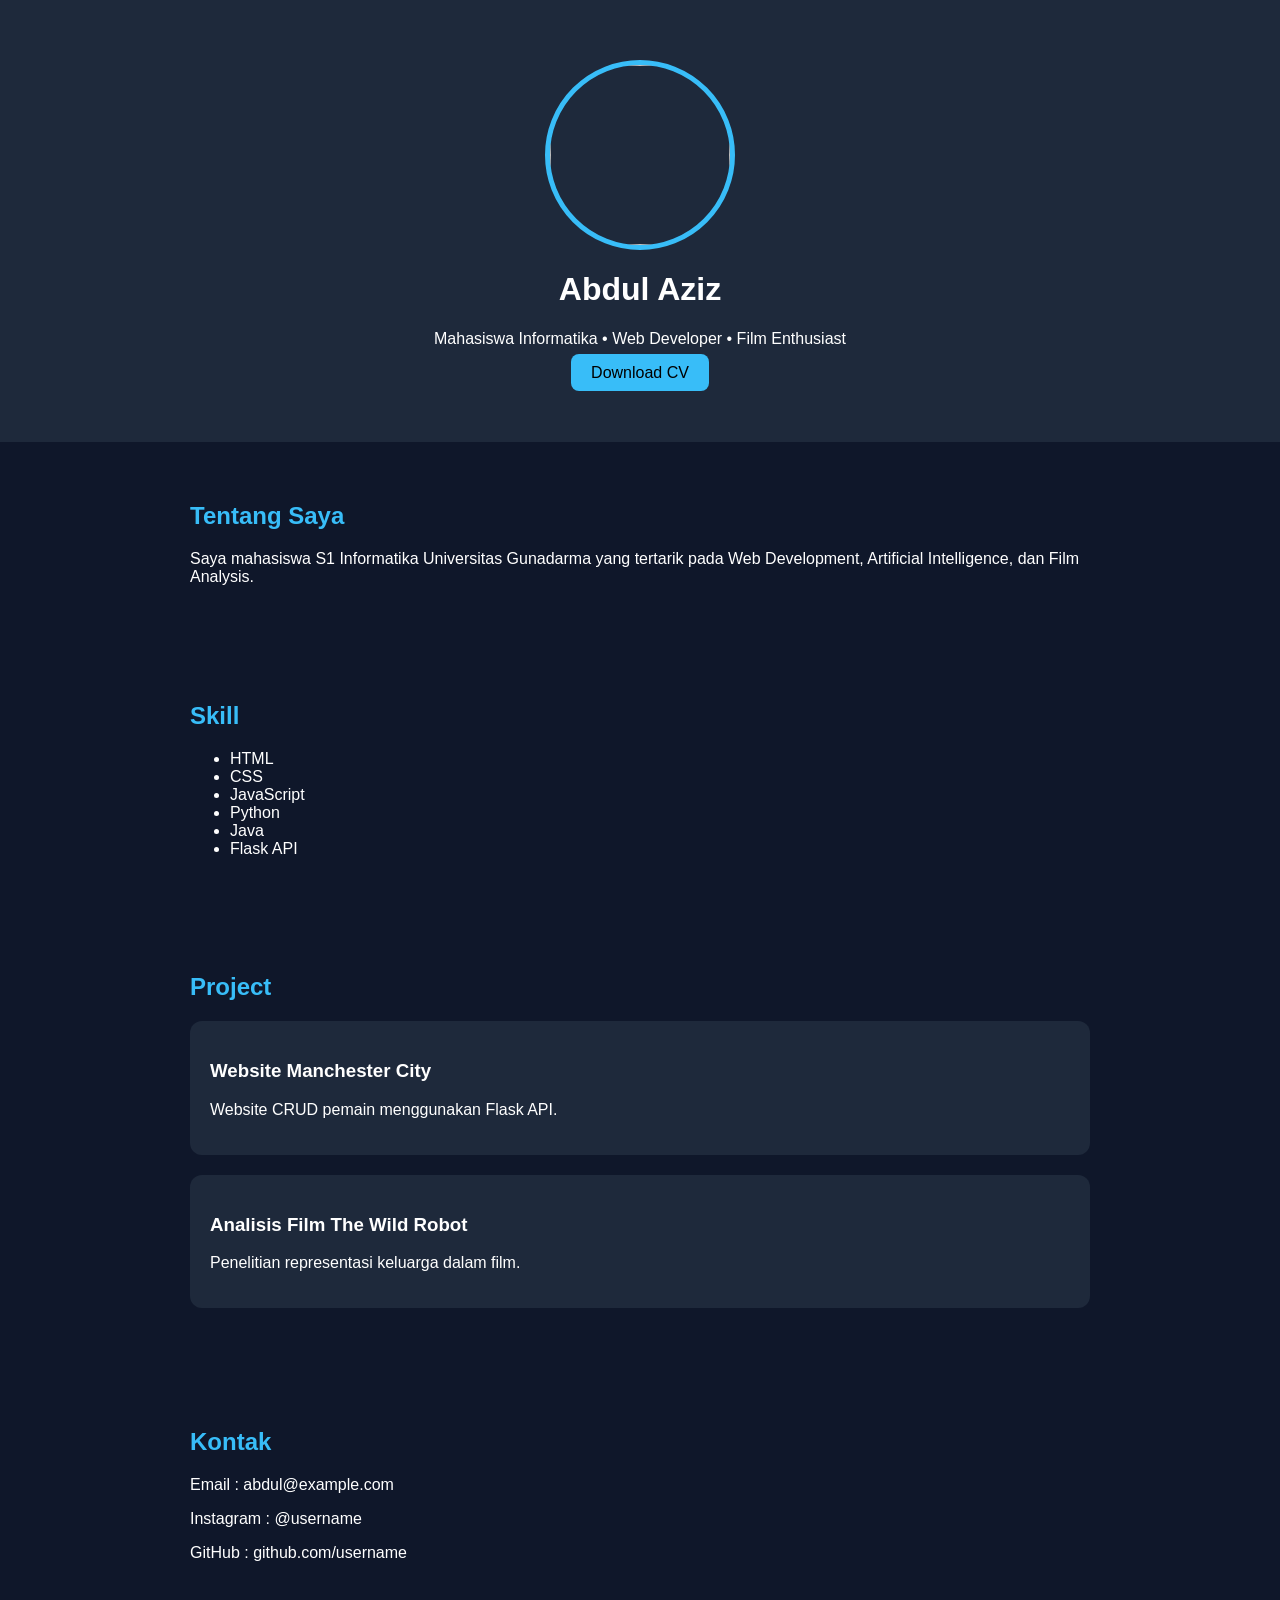
==== index.html @ 49ce9cf0 "Add files via upload" ====
<!DOCTYPE html>
<html lang="id">
<head>
    <meta charset="UTF-8">
    <meta name="viewport" content="width=device-width, initial-scale=1.0">
    <title>Abdul Aziz | Portfolio</title>
    <link rel="stylesheet" href="style.css">
</head>
<body>

<header>
    <img src="assets/foto.jpg" class="foto">
    <h1>Abdul Aziz</h1>
    <p>Mahasiswa Informatika • Web Developer • Film Enthusiast</p>

    <a href="assets/cv.pdf" download>Download CV</a>
</header>

<section id="tentang">
    <h2>Tentang Saya</h2>

    <p>
        Saya mahasiswa S1 Informatika Universitas Gunadarma yang tertarik
        pada Web Development, Artificial Intelligence, dan Film Analysis.
    </p>
</section>

<section id="skill">
    <h2>Skill</h2>

    <ul>
        <li>HTML</li>
        <li>CSS</li>
        <li>JavaScript</li>
        <li>Python</li>
        <li>Java</li>
        <li>Flask API</li>
    </ul>
</section>

<section id="project">
    <h2>Project</h2>

    <div class="card">
        <h3>Website Manchester City</h3>

        <p>Website CRUD pemain menggunakan Flask API.</p>
    </div>

    <div class="card">
        <h3>Analisis Film The Wild Robot</h3>

        <p>Penelitian representasi keluarga dalam film.</p>
    </div>
</section>

<section id="kontak">
    <h2>Kontak</h2>

    <p>Email : abdul@example.com</p>
    <p>Instagram : @username</p>
    <p>GitHub : github.com/username</p>
</section>

<script src="script.js"></script>
</body>
</html>
---- style.css ----
body{
    margin:0;
    font-family:Arial,sans-serif;
    background:#0f172a;
    color:white;
}

header{
    text-align:center;
    padding:60px 20px;
    background:#1e293b;
}

.foto{
    width:180px;
    height:180px;
    border-radius:50%;
    object-fit:cover;
    border:5px solid #38bdf8;
}

section{
    max-width:900px;
    margin:auto;
    padding:40px 20px;
}

h2{
    color:#38bdf8;
}

.card{
    background:#1e293b;
    padding:20px;
    margin:20px 0;
    border-radius:12px;
}

a{
    background:#38bdf8;
    color:black;
    padding:10px 20px;
    text-decoration:none;
    border-radius:8px;
}
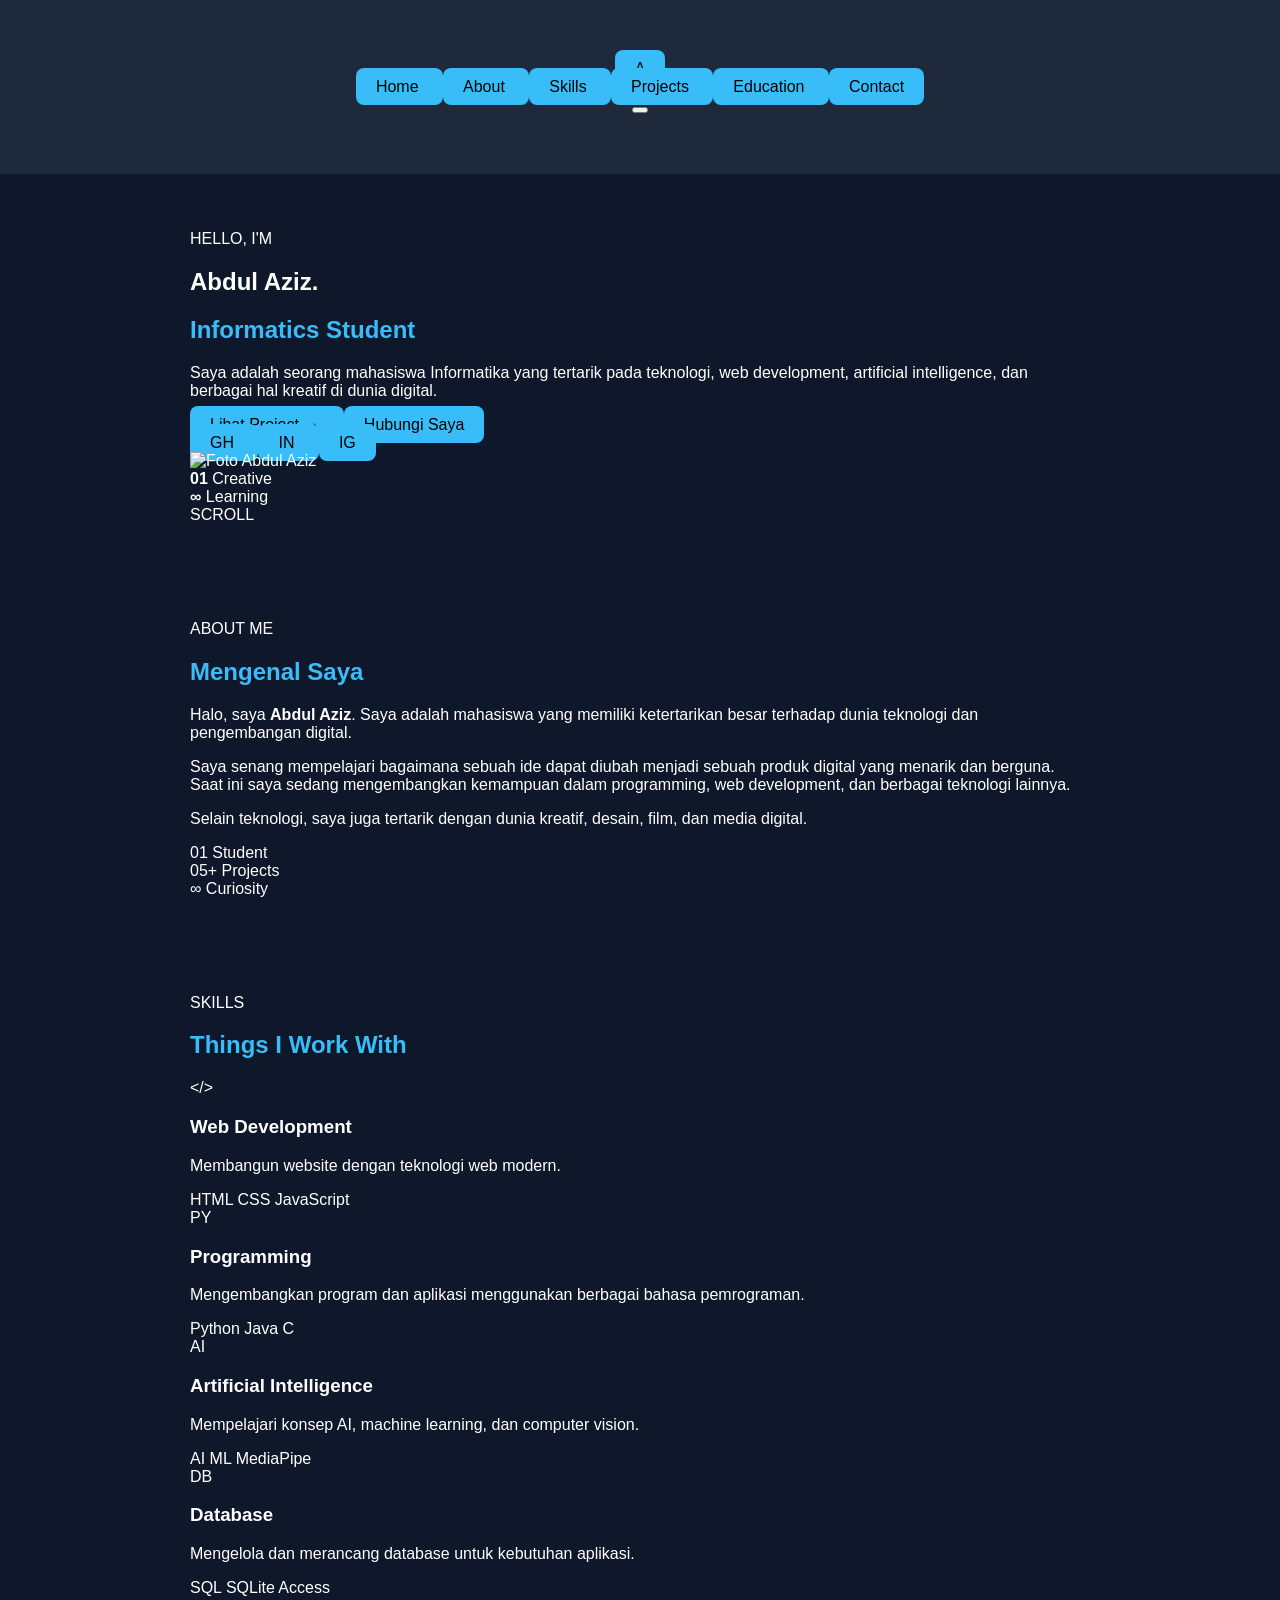
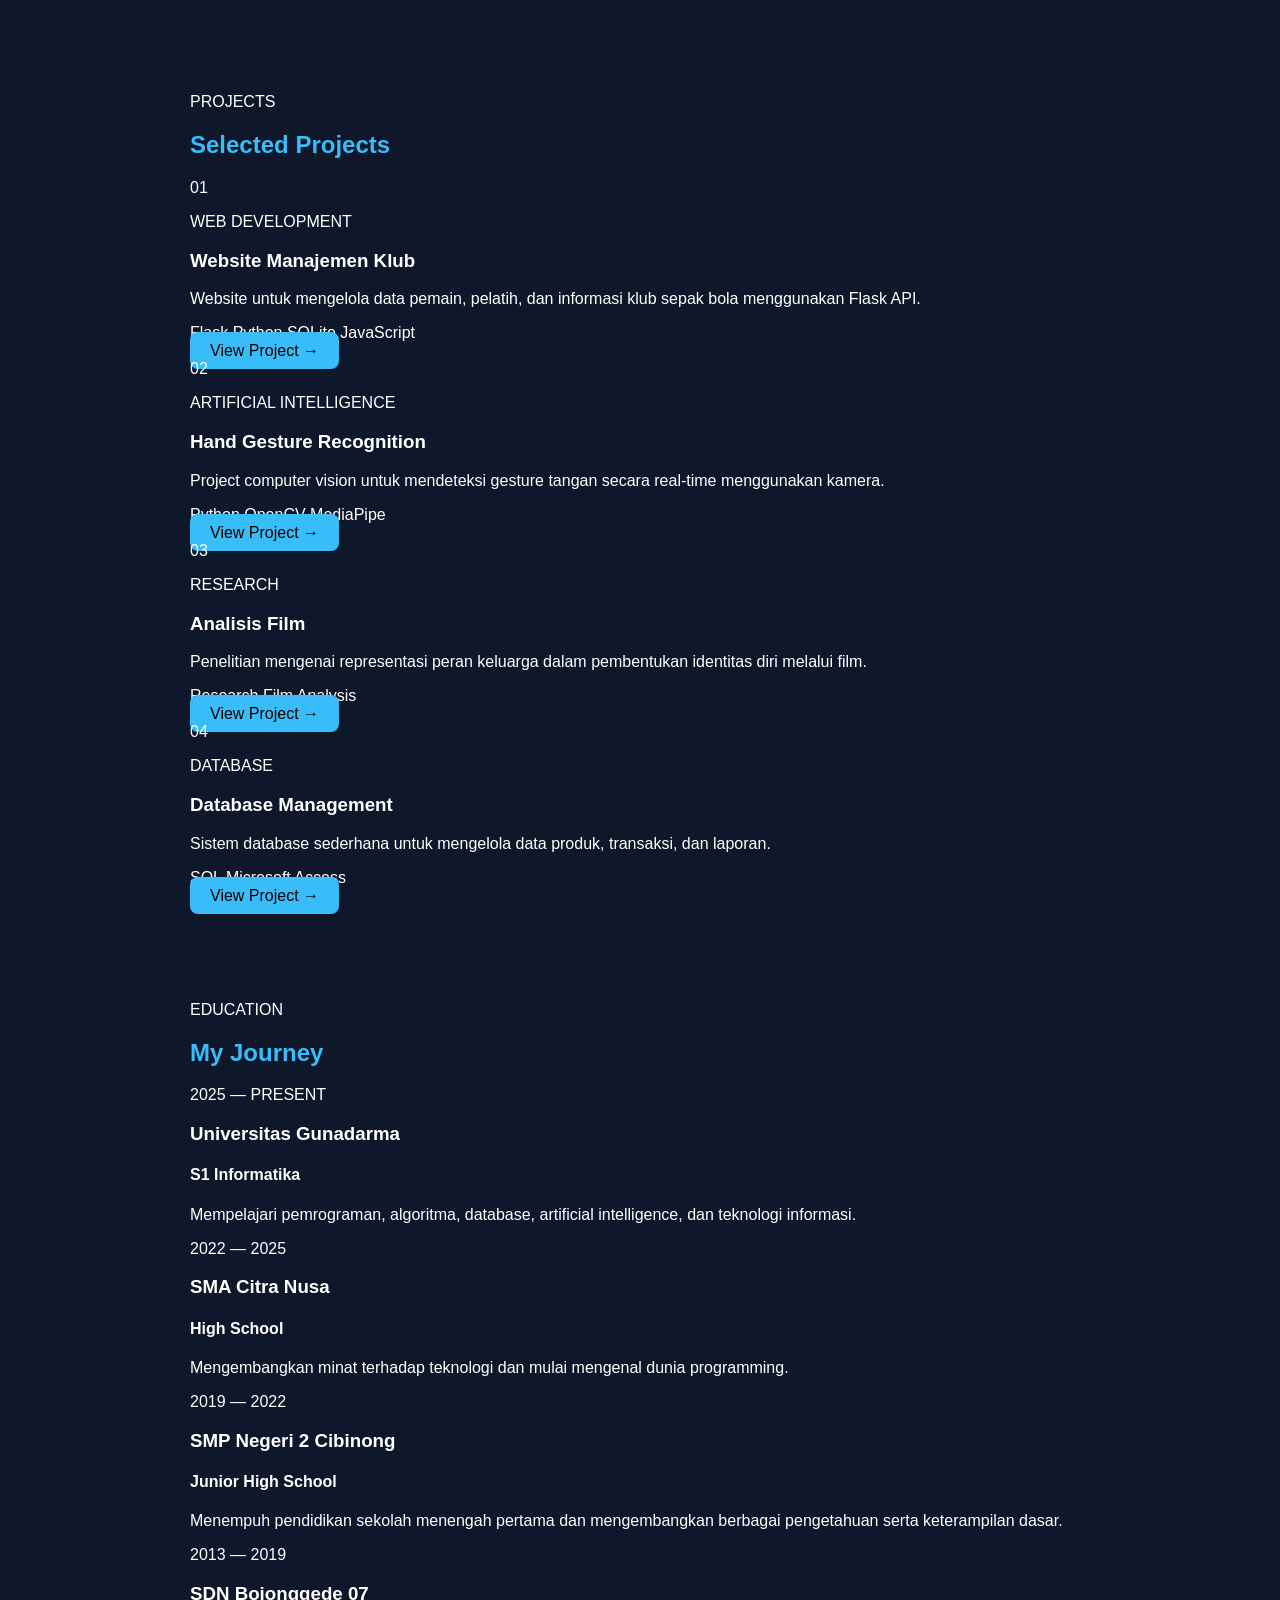
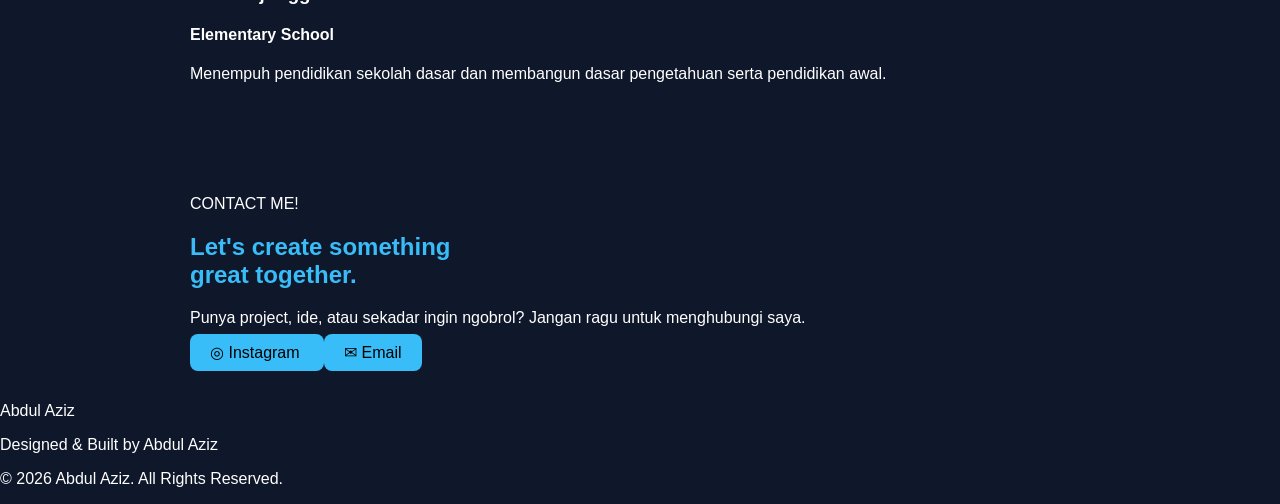
==== commit 60f4b134: "index.html" ====
--- a/index.html
+++ b/index.html
@@ -1,67 +1,1061 @@
 <!DOCTYPE html>
 <html lang="id">
+
 <head>
     <meta charset="UTF-8">
     <meta name="viewport" content="width=device-width, initial-scale=1.0">
+
+    <meta name="description" content="Portfolio pribadi Abdul Aziz - Informatics Student">
+    <meta name="author" content="Abdul Aziz">
+
     <title>Abdul Aziz | Portfolio</title>
+
+    <!-- Google Fonts -->
+    <link rel="preconnect" href="https://fonts.googleapis.com">
+    <link rel="preconnect" href="https://fonts.gstatic.com" crossorigin>
+
+    <link
+        href="https://fonts.googleapis.com/css2?family=Montserrat:wght@400;500;600;700;800&display=swap"
+        rel="stylesheet"
+    >
+
+    <!-- CSS -->
     <link rel="stylesheet" href="style.css">
 </head>
+
 <body>
 
-<header>
-    <img src="assets/foto.jpg" class="foto">
-    <h1>Abdul Aziz</h1>
-    <p>Mahasiswa Informatika • Web Developer • Film Enthusiast</p>
-
-    <a href="assets/cv.pdf" download>Download CV</a>
-</header>
-
-<section id="tentang">
-    <h2>Tentang Saya</h2>
-
-    <p>
-        Saya mahasiswa S1 Informatika Universitas Gunadarma yang tertarik
-        pada Web Development, Artificial Intelligence, dan Film Analysis.
-    </p>
-</section>
-
-<section id="skill">
-    <h2>Skill</h2>
-
-    <ul>
-        <li>HTML</li>
-        <li>CSS</li>
-        <li>JavaScript</li>
-        <li>Python</li>
-        <li>Java</li>
-        <li>Flask API</li>
-    </ul>
-</section>
-
-<section id="project">
-    <h2>Project</h2>
-
-    <div class="card">
-        <h3>Website Manchester City</h3>
-
-        <p>Website CRUD pemain menggunakan Flask API.</p>
-    </div>
-
-    <div class="card">
-        <h3>Analisis Film The Wild Robot</h3>
-
-        <p>Penelitian representasi keluarga dalam film.</p>
-    </div>
-</section>
-
-<section id="kontak">
-    <h2>Kontak</h2>
-
-    <p>Email : abdul@example.com</p>
-    <p>Instagram : @username</p>
-    <p>GitHub : github.com/username</p>
-</section>
-
-<script src="script.js"></script>
+    <!-- ================= NAVBAR ================= -->
+
+    <header class="navbar" id="navbar">
+
+        <div class="nav-container">
+
+            <a href="#home" class="logo">
+                <span>A</span>
+            </a>
+
+            <nav class="nav-menu" id="nav-menu">
+
+                <a href="#home" class="nav-link active">
+                    Home
+                </a>
+
+                <a href="#about" class="nav-link">
+                    About
+                </a>
+
+                <a href="#skills" class="nav-link">
+                    Skills
+                </a>
+
+                <a href="#projects" class="nav-link">
+                    Projects
+                </a>
+
+                <a href="#education" class="nav-link">
+                    Education
+                </a>
+
+                <a href="#contact" class="nav-link">
+                    Contact
+                </a>
+
+            </nav>
+
+            <button
+                class="menu-toggle"
+                id="menu-toggle"
+                aria-label="Open menu"
+            >
+                <span></span>
+                <span></span>
+                <span></span>
+            </button>
+
+        </div>
+
+    </header>
+
+
+    <!-- ================= MAIN ================= -->
+
+    <main>
+
+
+        <!-- ================= HOME ================= -->
+
+        <section class="hero" id="home">
+
+            <div class="hero-background">
+
+                <div class="circle circle-1"></div>
+                <div class="circle circle-2"></div>
+                <div class="circle circle-3"></div>
+
+            </div>
+
+
+            <div class="hero-container">
+
+
+                <!-- HERO CONTENT -->
+
+                <div class="hero-content reveal">
+
+                    <p class="hero-small">
+                        HELLO, I'M
+                    </p>
+
+                    <h1>
+                        Abdul Aziz<span>.</span>
+                    </h1>
+
+                    <h2>
+                        Informatics Student
+                    </h2>
+
+                    <p class="hero-description">
+                        Saya adalah seorang mahasiswa Informatika yang
+                        tertarik pada teknologi, web development,
+                        artificial intelligence, dan berbagai hal kreatif
+                        di dunia digital.
+                    </p>
+
+
+                    <!-- HERO BUTTONS -->
+
+                    <div class="hero-buttons">
+
+                        <a
+                            href="#projects"
+                            class="btn btn-primary"
+                        >
+                            Lihat Project
+                            <span>→</span>
+                        </a>
+
+                        <a
+                            href="#contact"
+                            class="btn btn-outline"
+                        >
+                            Hubungi Saya
+                        </a>
+
+                    </div>
+
+
+                    <!-- SOCIAL LINKS -->
+
+                    <div class="social-links">
+
+                        <!-- GitHub -->
+                        <a
+                            href="#"
+                            aria-label="GitHub"
+                        >
+                            GH
+                        </a>
+
+
+                        <!-- LinkedIn -->
+                        <a
+                            href="#"
+                            aria-label="LinkedIn"
+                        >
+                            IN
+                        </a>
+
+
+                        <!-- Instagram -->
+                        <a
+                            href="https://www.instagram.com/abd.jiss/"
+                            target="_blank"
+                            rel="noopener noreferrer"
+                            aria-label="Instagram"
+                        >
+                            IG
+                        </a>
+
+                    </div>
+
+                </div>
+
+
+                <!-- HERO IMAGE -->
+
+                <div class="hero-image reveal">
+
+                    <div class="image-decoration"></div>
+
+
+                    <div class="profile-container">
+
+                        <div class="profile-placeholder">
+
+                            <img
+                                src="assets/assets.jpg"
+                                alt="Foto Abdul Aziz"
+                            >
+
+                        </div>
+
+                    </div>
+
+
+                    <!-- FLOATING CARD -->
+
+                    <div class="floating-card card-top">
+
+                        <strong>01</strong>
+
+                        <span>
+                            Creative
+                        </span>
+
+                    </div>
+
+
+                    <div class="floating-card card-bottom">
+
+                        <strong>∞</strong>
+
+                        <span>
+                            Learning
+                        </span>
+
+                    </div>
+
+                </div>
+
+            </div>
+
+
+            <!-- SCROLL INDICATOR -->
+
+            <div class="scroll-indicator">
+
+                <span>
+                    SCROLL
+                </span>
+
+                <div class="scroll-line"></div>
+
+            </div>
+
+        </section>
+
+
+
+        <!-- ================= ABOUT ================= -->
+
+        <section
+            class="section about"
+            id="about"
+        >
+
+            <div class="section-container">
+
+
+                <!-- HEADING -->
+
+                <div class="section-heading reveal">
+
+                    <p class="section-number">
+                        ABOUT ME
+                    </p>
+
+                    <h2>
+                        Mengenal <span>Saya</span>
+                    </h2>
+
+                </div>
+
+
+                <!-- ABOUT CONTENT -->
+
+                <div class="about-grid">
+
+
+                    <!-- ABOUT TEXT -->
+
+                    <div class="about-text reveal">
+
+                        <p class="lead">
+
+                            Halo, saya
+                            <strong>Abdul Aziz</strong>.
+
+                            Saya adalah mahasiswa yang memiliki ketertarikan
+                            besar terhadap dunia teknologi dan pengembangan
+                            digital.
+
+                        </p>
+
+
+                        <p>
+
+                            Saya senang mempelajari bagaimana sebuah ide
+                            dapat diubah menjadi sebuah produk digital yang
+                            menarik dan berguna. Saat ini saya sedang
+                            mengembangkan kemampuan dalam programming,
+                            web development, dan berbagai teknologi lainnya.
+
+                        </p>
+
+
+                        <p>
+
+                            Selain teknologi, saya juga tertarik dengan dunia
+                            kreatif, desain, film, dan media digital.
+
+                        </p>
+
+                    </div>
+
+
+                    <!-- ABOUT STATS -->
+
+                    <div class="about-stats reveal">
+
+
+                        <div class="stat">
+
+                            <span class="stat-number">
+                                01
+                            </span>
+
+                            <span class="stat-label">
+                                Student
+                            </span>
+
+                        </div>
+
+
+                        <div class="stat">
+
+                            <span class="stat-number">
+                                05+
+                            </span>
+
+                            <span class="stat-label">
+                                Projects
+                            </span>
+
+                        </div>
+
+
+                        <div class="stat">
+
+                            <span class="stat-number">
+                                ∞
+                            </span>
+
+                            <span class="stat-label">
+                                Curiosity
+                            </span>
+
+                        </div>
+
+                    </div>
+
+                </div>
+
+            </div>
+
+        </section>
+
+
+
+        <!-- ================= SKILLS ================= -->
+
+        <section
+            class="section skills"
+            id="skills"
+        >
+
+            <div class="section-container">
+
+
+                <div class="section-heading reveal">
+
+                    <p class="section-number">
+                        SKILLS
+                    </p>
+
+                    <h2>
+                        Things I <span>Work With</span>
+                    </h2>
+
+                </div>
+
+
+                <div class="skills-grid">
+
+
+                    <!-- WEB DEVELOPMENT -->
+
+                    <div class="skill-card reveal">
+
+                        <div class="skill-icon">
+                            &lt;/&gt;
+                        </div>
+
+                        <h3>
+                            Web Development
+                        </h3>
+
+                        <p>
+                            Membangun website dengan teknologi
+                            web modern.
+                        </p>
+
+                        <div class="skill-tags">
+
+                            <span>
+                                HTML
+                            </span>
+
+                            <span>
+                                CSS
+                            </span>
+
+                            <span>
+                                JavaScript
+                            </span>
+
+                        </div>
+
+                    </div>
+
+
+                    <!-- PROGRAMMING -->
+
+                    <div class="skill-card reveal">
+
+                        <div class="skill-icon">
+                            PY
+                        </div>
+
+                        <h3>
+                            Programming
+                        </h3>
+
+                        <p>
+                            Mengembangkan program dan aplikasi
+                            menggunakan berbagai bahasa pemrograman.
+                        </p>
+
+                        <div class="skill-tags">
+
+                            <span>
+                                Python
+                            </span>
+
+                            <span>
+                                Java
+                            </span>
+
+                            <span>
+                                C
+                            </span>
+
+                        </div>
+
+                    </div>
+
+
+                    <!-- ARTIFICIAL INTELLIGENCE -->
+
+                    <div class="skill-card reveal">
+
+                        <div class="skill-icon">
+                            AI
+                        </div>
+
+                        <h3>
+                            Artificial Intelligence
+                        </h3>
+
+                        <p>
+                            Mempelajari konsep AI, machine learning,
+                            dan computer vision.
+                        </p>
+
+                        <div class="skill-tags">
+
+                            <span>
+                                AI
+                            </span>
+
+                            <span>
+                                ML
+                            </span>
+
+                            <span>
+                                MediaPipe
+                            </span>
+
+                        </div>
+
+                    </div>
+
+
+                    <!-- DATABASE -->
+
+                    <div class="skill-card reveal">
+
+                        <div class="skill-icon">
+                            DB
+                        </div>
+
+                        <h3>
+                            Database
+                        </h3>
+
+                        <p>
+                            Mengelola dan merancang database
+                            untuk kebutuhan aplikasi.
+                        </p>
+
+                        <div class="skill-tags">
+
+                            <span>
+                                SQL
+                            </span>
+
+                            <span>
+                                SQLite
+                            </span>
+
+                            <span>
+                                Access
+                            </span>
+
+                        </div>
+
+                    </div>
+
+                </div>
+
+            </div>
+
+        </section>
+
+
+
+        <!-- ================= PROJECTS ================= -->
+
+        <section
+            class="section projects"
+            id="projects"
+        >
+
+            <div class="section-container">
+
+
+                <div class="section-heading reveal">
+
+                    <p class="section-number">
+                        PROJECTS
+                    </p>
+
+                    <h2>
+                        Selected <span>Projects</span>
+                    </h2>
+
+                </div>
+
+
+                <div class="projects-grid">
+
+
+                    <!-- PROJECT 01 -->
+
+                    <article class="project-card reveal">
+
+                        <div class="project-number">
+                            01
+                        </div>
+
+                        <div class="project-content">
+
+                            <p class="project-category">
+                                WEB DEVELOPMENT
+                            </p>
+
+                            <h3>
+                                Website Manajemen Klub
+                            </h3>
+
+                            <p>
+                                Website untuk mengelola data pemain,
+                                pelatih, dan informasi klub sepak bola
+                                menggunakan Flask API.
+                            </p>
+
+                            <div class="project-tech">
+
+                                <span>
+                                    Flask
+                                </span>
+
+                                <span>
+                                    Python
+                                </span>
+
+                                <span>
+                                    SQLite
+                                </span>
+
+                                <span>
+                                    JavaScript
+                                </span>
+
+                            </div>
+
+                            <a
+                                href="#"
+                                class="project-link"
+                            >
+                                View Project →
+                            </a>
+
+                        </div>
+
+                    </article>
+
+
+
+                    <!-- PROJECT 02 -->
+
+                    <article class="project-card reveal">
+
+                        <div class="project-number">
+                            02
+                        </div>
+
+                        <div class="project-content">
+
+                            <p class="project-category">
+                                ARTIFICIAL INTELLIGENCE
+                            </p>
+
+                            <h3>
+                                Hand Gesture Recognition
+                            </h3>
+
+                            <p>
+                                Project computer vision untuk mendeteksi
+                                gesture tangan secara real-time menggunakan
+                                kamera.
+                            </p>
+
+                            <div class="project-tech">
+
+                                <span>
+                                    Python
+                                </span>
+
+                                <span>
+                                    OpenCV
+                                </span>
+
+                                <span>
+                                    MediaPipe
+                                </span>
+
+                            </div>
+
+                            <a
+                                href="#"
+                                class="project-link"
+                            >
+                                View Project →
+                            </a>
+
+                        </div>
+
+                    </article>
+
+
+
+                    <!-- PROJECT 03 -->
+
+                    <article class="project-card reveal">
+
+                        <div class="project-number">
+                            03
+                        </div>
+
+                        <div class="project-content">
+
+                            <p class="project-category">
+                                RESEARCH
+                            </p>
+
+                            <h3>
+                                Analisis Film
+                            </h3>
+
+                            <p>
+                                Penelitian mengenai representasi peran
+                                keluarga dalam pembentukan identitas diri
+                                melalui film.
+                            </p>
+
+                            <div class="project-tech">
+
+                                <span>
+                                    Research
+                                </span>
+
+                                <span>
+                                    Film
+                                </span>
+
+                                <span>
+                                    Analysis
+                                </span>
+
+                            </div>
+
+                            <a
+                                href="#"
+                                class="project-link"
+                            >
+                                View Project →
+                            </a>
+
+                        </div>
+
+                    </article>
+
+
+
+                    <!-- PROJECT 04 -->
+
+                    <article class="project-card reveal">
+
+                        <div class="project-number">
+                            04
+                        </div>
+
+                        <div class="project-content">
+
+                            <p class="project-category">
+                                DATABASE
+                            </p>
+
+                            <h3>
+                                Database Management
+                            </h3>
+
+                            <p>
+                                Sistem database sederhana untuk mengelola
+                                data produk, transaksi, dan laporan.
+                            </p>
+
+                            <div class="project-tech">
+
+                                <span>
+                                    SQL
+                                </span>
+
+                                <span>
+                                    Microsoft Access
+                                </span>
+
+                            </div>
+
+                            <a
+                                href="#"
+                                class="project-link"
+                            >
+                                View Project →
+                            </a>
+
+                        </div>
+
+                    </article>
+
+                </div>
+
+            </div>
+
+        </section>
+
+
+
+        <!-- ================= EDUCATION ================= -->
+
+        <section
+            class="section education"
+            id="education"
+        >
+
+            <div class="section-container">
+
+
+                <div class="section-heading reveal">
+
+                    <p class="section-number">
+                        EDUCATION
+                    </p>
+
+                    <h2>
+                        My <span>Journey</span>
+                    </h2>
+
+                </div>
+
+
+                <div class="timeline">
+
+
+                    <!-- UNIVERSITY -->
+
+                    <div class="timeline-item reveal">
+
+                        <div class="timeline-dot"></div>
+
+                        <div class="timeline-date">
+                            2025 — PRESENT
+                        </div>
+
+                        <div class="timeline-content">
+
+                            <h3>
+                                Universitas Gunadarma
+                            </h3>
+
+                            <h4>
+                                S1 Informatika
+                            </h4>
+
+                            <p>
+                                Mempelajari pemrograman, algoritma,
+                                database, artificial intelligence,
+                                dan teknologi informasi.
+                            </p>
+
+                        </div>
+
+                    </div>
+
+
+
+                    <!-- HIGH SCHOOL -->
+
+                    <div class="timeline-item reveal">
+
+                        <div class="timeline-dot"></div>
+
+                        <div class="timeline-date">
+                            2022 — 2025
+                        </div>
+
+                        <div class="timeline-content">
+
+                            <h3>
+                                SMA Citra Nusa
+                            </h3>
+
+                            <h4>
+                                High School
+                            </h4>
+
+                            <p>
+                                Mengembangkan minat terhadap teknologi
+                                dan mulai mengenal dunia programming.
+                            </p>
+
+                        </div>
+
+                    </div>
+
+
+
+                    <!-- JUNIOR HIGH SCHOOL -->
+
+                    <div class="timeline-item reveal">
+
+                        <div class="timeline-dot"></div>
+
+                        <div class="timeline-date">
+                            2019 — 2022
+                        </div>
+
+                        <div class="timeline-content">
+
+                            <h3>
+                                SMP Negeri 2 Cibinong
+                            </h3>
+
+                            <h4>
+                                Junior High School
+                            </h4>
+
+                            <p>
+                                Menempuh pendidikan sekolah menengah pertama
+                                dan mengembangkan berbagai pengetahuan serta
+                                keterampilan dasar.
+                            </p>
+
+                        </div>
+
+                    </div>
+
+
+
+                    <!-- ELEMENTARY SCHOOL -->
+
+                    <div class="timeline-item reveal">
+
+                        <div class="timeline-dot"></div>
+
+                        <div class="timeline-date">
+                            2013 — 2019
+                        </div>
+
+                        <div class="timeline-content">
+
+                            <h3>
+                                SDN Bojonggede 07
+                            </h3>
+
+                            <h4>
+                                Elementary School
+                            </h4>
+
+                            <p>
+                                Menempuh pendidikan sekolah dasar dan
+                                membangun dasar pengetahuan serta pendidikan awal.
+                            </p>
+
+                        </div>
+
+                    </div>
+
+                </div>
+
+            </div>
+
+        </section>
+
+
+
+        <!-- ================= CONTACT ================= -->
+
+        <section
+            class="section contact"
+            id="contact"
+        >
+
+            <div class="section-container">
+
+                <div class="contact-box reveal">
+
+                    <p class="section-number">
+                        CONTACT ME!
+                    </p>
+
+                    <h2>
+                        Let's create something<br>
+                        <span>great together.</span>
+                    </h2>
+
+                    <p>
+                        Punya project, ide, atau sekadar ingin
+                        ngobrol? Jangan ragu untuk menghubungi saya.
+                    </p>
+
+
+                    <!-- CONTACT BUTTONS -->
+
+                    <div class="contact-buttons">
+
+
+                        <!-- INSTAGRAM -->
+
+                        <a
+                            href="https://www.instagram.com/abd.jiss/"
+                            target="_blank"
+                            rel="noopener noreferrer"
+                            class="contact-btn instagram-btn"
+                            aria-label="Instagram Abdul Aziz"
+                        >
+
+                            <span class="contact-icon">
+                                ◎
+                            </span>
+
+                            <span>
+                                Instagram
+                            </span>
+
+                        </a>
+
+
+
+                        <!-- EMAIL -->
+
+                        <a
+                            href="mailto:yaelahziz@gmail.com"
+                            class="contact-btn email-btn"
+                            aria-label="Email Abdul Aziz"
+                        >
+
+                            <span class="contact-icon">
+                                ✉
+                            </span>
+
+                            <span>
+                                Email
+                            </span>
+
+                        </a>
+
+                    </div>
+
+                </div>
+
+            </div>
+
+        </section>
+
+    </main>
+
+
+
+    <!-- ================= FOOTER ================= -->
+
+    <footer>
+
+        <div class="footer-container">
+
+            <div class="footer-logo">
+                Abdul Aziz
+            </div>
+
+            <p>
+                Designed &amp; Built by Abdul Aziz
+            </p>
+
+            <p class="copyright">
+                © 2026 Abdul Aziz. All Rights Reserved.
+            </p>
+
+        </div>
+
+    </footer>
+
+
+
+    <!-- ================= JAVASCRIPT ================= -->
+
+    <script src="script.js"></script>
+
 </body>
-</html>+
+</html>
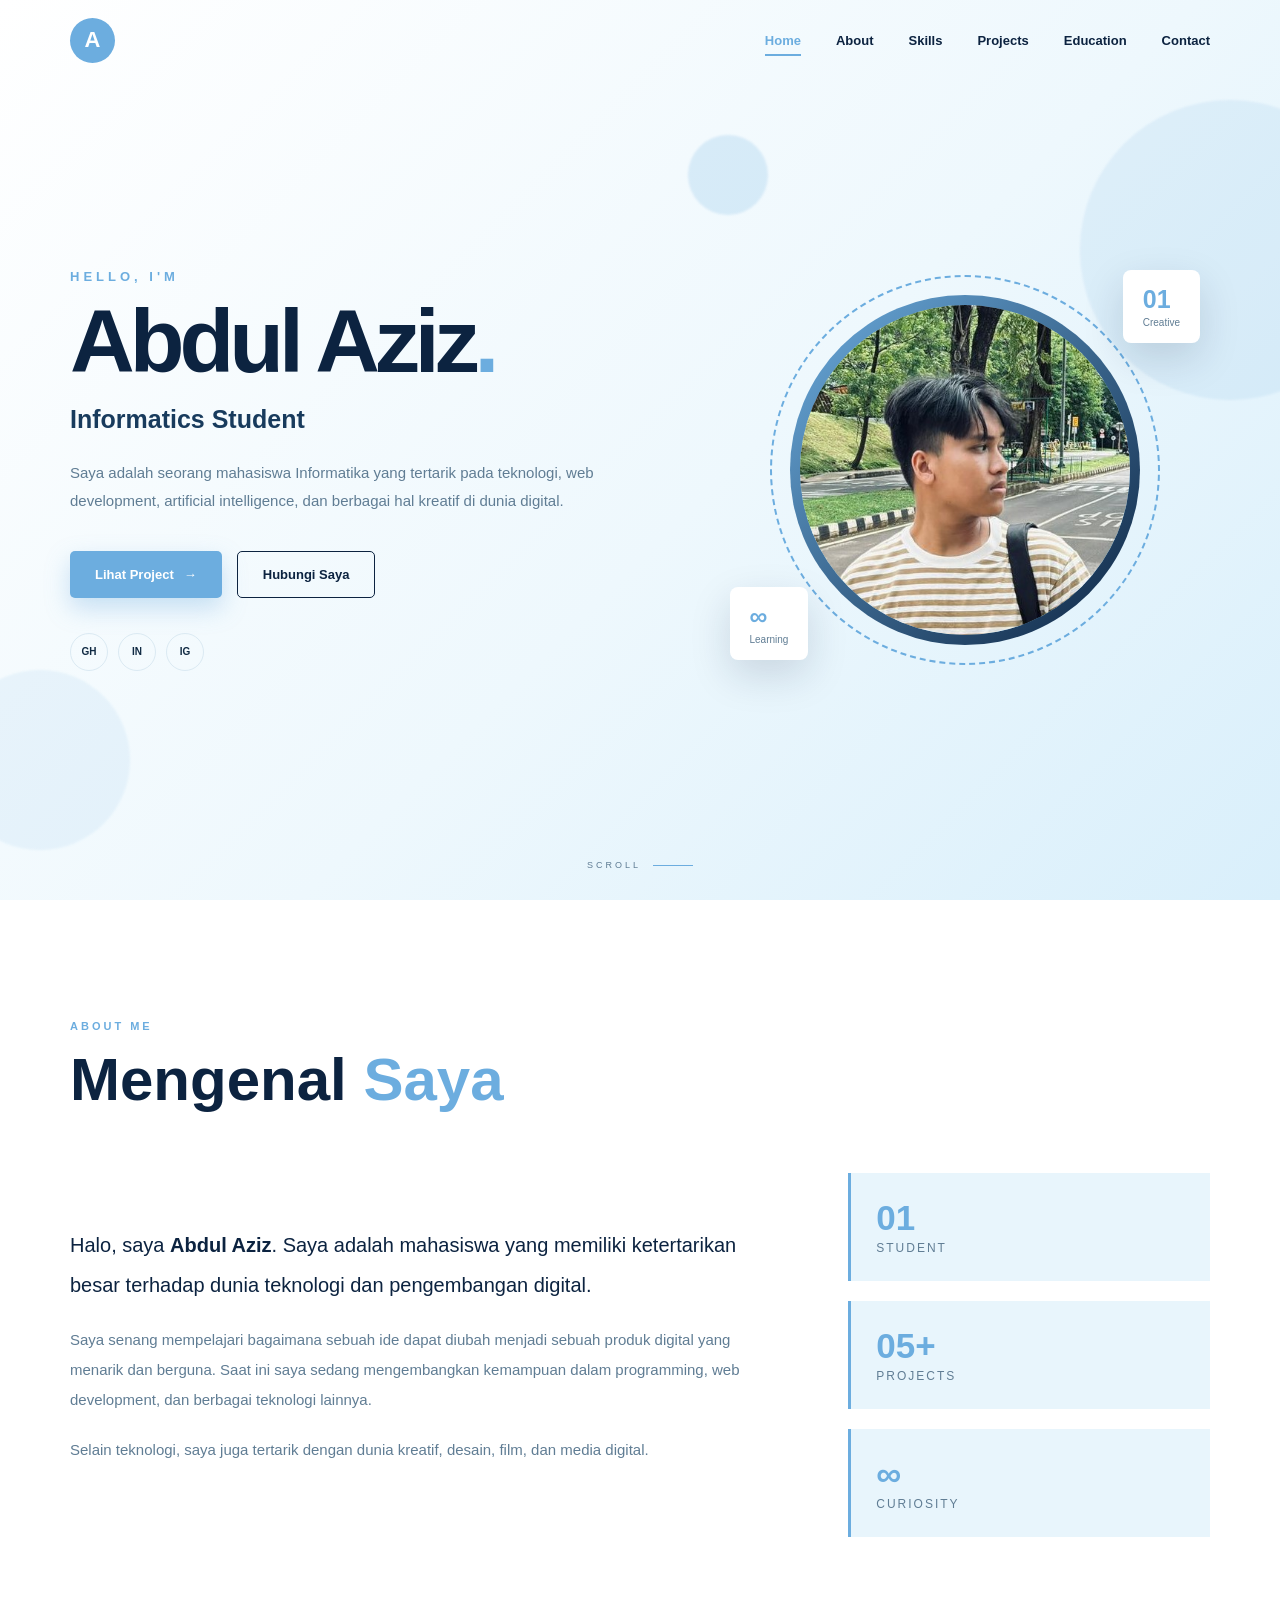
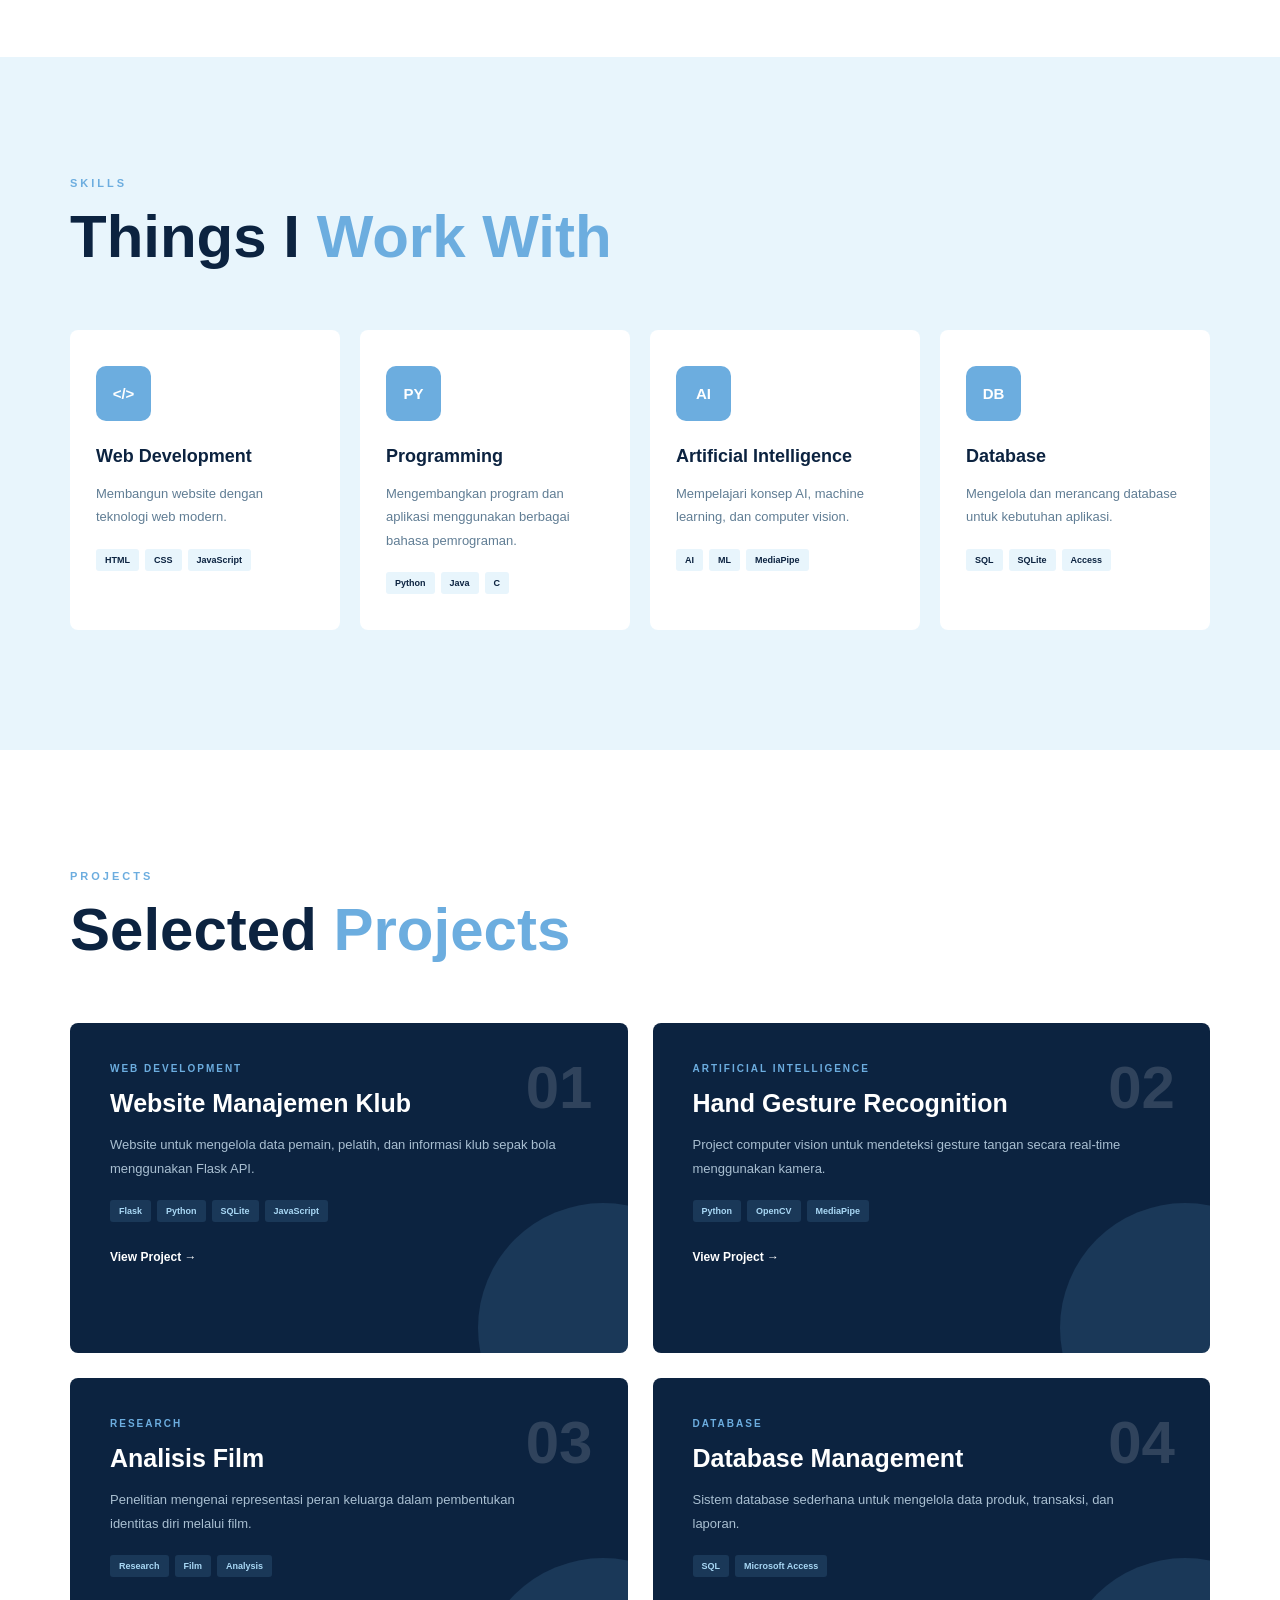
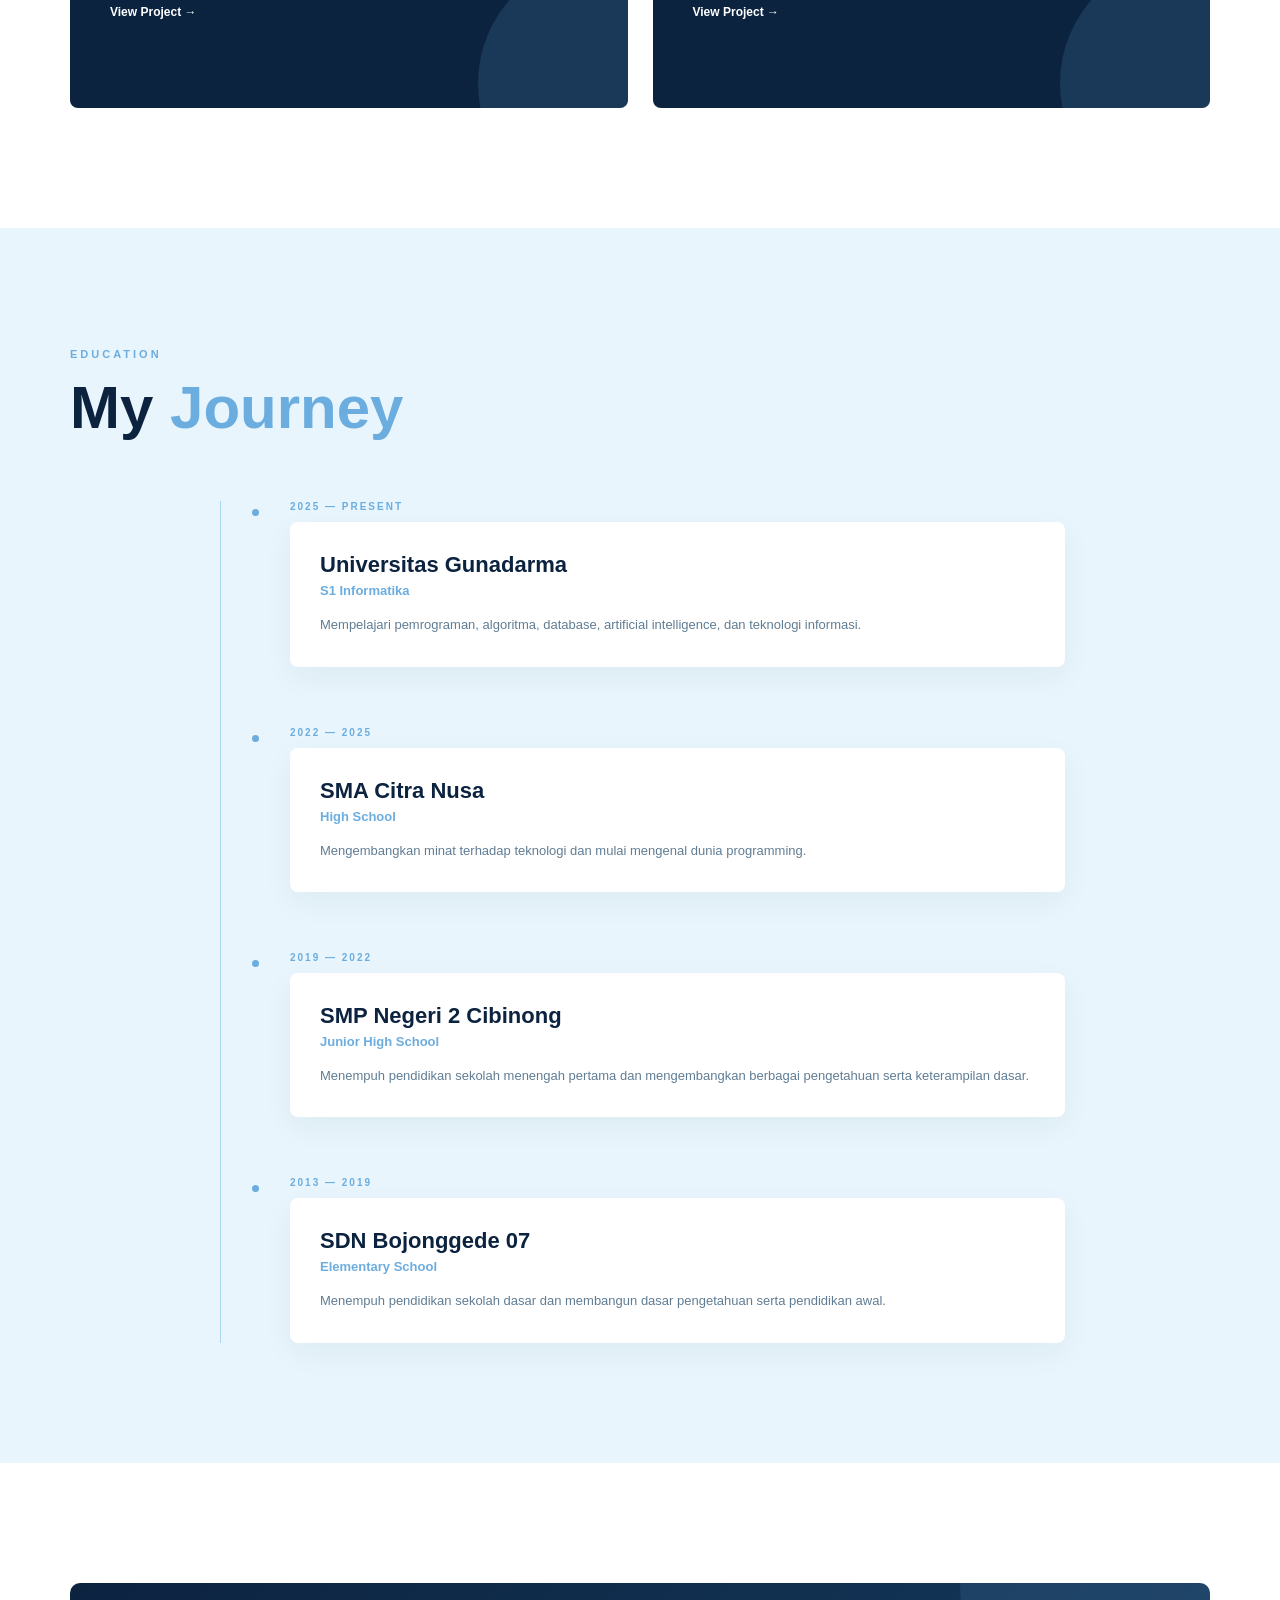
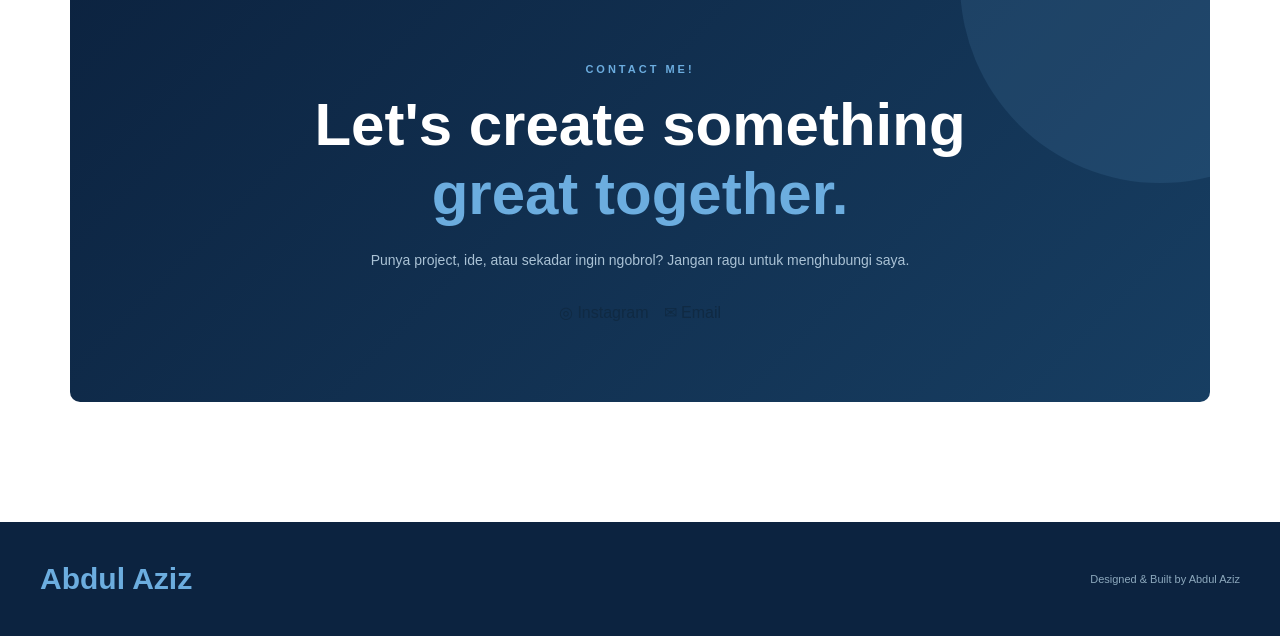
==== commit f139a075: "Update index.html" ====
--- a/index.html
+++ b/index.html
@@ -1042,10 +1042,6 @@
                 Designed &amp; Built by Abdul Aziz
             </p>
 
-            <p class="copyright">
-                © 2026 Abdul Aziz. All Rights Reserved.
-            </p>
-
         </div>
 
     </footer>
--- a/style.css
+++ b/style.css
@@ -1,45 +1,1706 @@
-body{
-    margin:0;
-    font-family:Arial,sans-serif;
-    background:#0f172a;
-    color:white;
-}
-
-header{
-    text-align:center;
-    padding:60px 20px;
-    background:#1e293b;
-}
-
-.foto{
-    width:180px;
-    height:180px;
-    border-radius:50%;
-    object-fit:cover;
-    border:5px solid #38bdf8;
-}
-
-section{
-    max-width:900px;
-    margin:auto;
-    padding:40px 20px;
-}
-
-h2{
-    color:#38bdf8;
-}
-
-.card{
-    background:#1e293b;
-    padding:20px;
-    margin:20px 0;
-    border-radius:12px;
-}
-
-a{
-    background:#38bdf8;
-    color:black;
-    padding:10px 20px;
-    text-decoration:none;
-    border-radius:8px;
-}+/* =====================================================
+   RESET
+===================================================== */
+
+* {
+    margin: 0;
+    padding: 0;
+    box-sizing: border-box;
+}
+
+html {
+    scroll-behavior: smooth;
+}
+
+body {
+    font-family: "Montserrat", sans-serif;
+    background: #f5fbff;
+    color: #102a43;
+    overflow-x: hidden;
+}
+
+a {
+    text-decoration: none;
+    color: inherit;
+}
+
+button {
+    font-family: inherit;
+}
+
+
+/* =====================================================
+   VARIABLES
+===================================================== */
+
+:root {
+    --sky: #6caddf;
+    --sky-light: #a9d8f5;
+    --sky-pale: #e8f5fc;
+
+    --navy: #0c2340;
+    --navy-light: #183b5d;
+
+    --white: #ffffff;
+    --gray: #607d94;
+    --light-gray: #dbeaf3;
+
+    --transition: 0.3s ease;
+}
+
+
+/* =====================================================
+   NAVBAR
+===================================================== */
+
+.navbar {
+    position: fixed;
+    top: 0;
+    left: 0;
+
+    width: 100%;
+    height: 80px;
+
+    z-index: 1000;
+
+    transition: var(--transition);
+}
+
+.navbar.scrolled {
+    background: rgba(255, 255, 255, 0.92);
+
+    backdrop-filter: blur(15px);
+
+    box-shadow:
+        0 5px 30px rgba(12, 35, 64, 0.08);
+}
+
+.nav-container {
+    max-width: 1200px;
+    height: 100%;
+
+    margin: auto;
+    padding: 0 30px;
+
+    display: flex;
+    align-items: center;
+    justify-content: space-between;
+}
+
+.logo {
+    width: 45px;
+    height: 45px;
+
+    display: flex;
+    align-items: center;
+    justify-content: center;
+
+    background: var(--sky);
+    color: var(--white);
+
+    font-size: 22px;
+    font-weight: 800;
+
+    border-radius: 50%;
+
+    transition: var(--transition);
+}
+
+.logo:hover {
+    transform: rotate(10deg) scale(1.08);
+}
+
+.nav-menu {
+    display: flex;
+    gap: 35px;
+}
+
+.nav-link {
+    position: relative;
+
+    color: var(--navy);
+
+    font-size: 13px;
+    font-weight: 600;
+
+    transition: var(--transition);
+}
+
+.nav-link::after {
+    content: "";
+
+    position: absolute;
+
+    left: 0;
+    bottom: -8px;
+
+    width: 0;
+    height: 2px;
+
+    background: var(--sky);
+
+    transition: var(--transition);
+}
+
+.nav-link:hover,
+.nav-link.active {
+    color: var(--sky);
+}
+
+.nav-link:hover::after,
+.nav-link.active::after {
+    width: 100%;
+}
+
+.menu-toggle {
+    display: none;
+
+    width: 40px;
+    height: 40px;
+
+    background: transparent;
+    border: none;
+
+    cursor: pointer;
+}
+
+.menu-toggle span {
+    display: block;
+
+    width: 25px;
+    height: 2px;
+
+    margin: 5px auto;
+
+    background: var(--navy);
+
+    transition: var(--transition);
+}
+
+
+/* =====================================================
+   HERO
+===================================================== */
+
+.hero {
+    position: relative;
+
+    min-height: 100vh;
+
+    display: flex;
+    align-items: center;
+
+    overflow: hidden;
+
+    background:
+        linear-gradient(
+            135deg,
+            #ffffff 0%,
+            #eef8fd 55%,
+            #d9effb 100%
+        );
+}
+
+.hero-container {
+    position: relative;
+    z-index: 2;
+
+    width: 100%;
+    max-width: 1200px;
+
+    margin: auto;
+
+    padding: 120px 30px 80px;
+
+    display: grid;
+
+    grid-template-columns:
+        1.1fr
+        0.9fr;
+
+    align-items: center;
+
+    gap: 50px;
+}
+
+.hero-small {
+    color: var(--sky);
+
+    font-size: 13px;
+    font-weight: 700;
+
+    letter-spacing: 4px;
+
+    margin-bottom: 15px;
+}
+
+.hero h1 {
+    color: var(--navy);
+
+    /*
+       Ukuran otomatis supaya nama
+       tetap satu baris di desktop.
+    */
+    font-size: clamp(
+        50px,
+        7vw,
+        100px
+    );
+
+    line-height: 0.95;
+
+    font-weight: 800;
+
+    letter-spacing: -5px;
+
+    white-space: nowrap;
+}
+
+.hero h1 span {
+    color: var(--sky);
+}
+
+.hero h2 {
+    color: var(--navy-light);
+
+    font-size: 25px;
+
+    margin-top: 20px;
+}
+
+.hero-description {
+    max-width: 580px;
+
+    margin-top: 25px;
+
+    color: var(--gray);
+
+    line-height: 1.9;
+
+    font-size: 15px;
+}
+
+.hero-buttons {
+    display: flex;
+
+    gap: 15px;
+
+    margin-top: 35px;
+
+    flex-wrap: wrap;
+}
+
+.btn {
+    display: inline-flex;
+
+    align-items: center;
+    justify-content: center;
+
+    gap: 10px;
+
+    padding: 15px 25px;
+
+    border-radius: 5px;
+
+    font-size: 13px;
+    font-weight: 700;
+
+    transition: var(--transition);
+}
+
+.btn-primary {
+    background: var(--sky);
+
+    color: white;
+
+    box-shadow:
+        0 10px 25px
+        rgba(108, 173, 223, 0.35);
+}
+
+.btn-primary:hover {
+    background: var(--navy);
+
+    transform: translateY(-4px);
+
+    box-shadow:
+        0 15px 30px
+        rgba(12, 35, 64, 0.2);
+}
+
+.btn-outline {
+    border: 1px solid var(--navy);
+
+    color: var(--navy);
+}
+
+.btn-outline:hover {
+    background: var(--navy);
+
+    color: white;
+
+    transform: translateY(-4px);
+}
+
+
+/* =====================================================
+   CONTACT BUTTONS
+===================================================== */
+
+.contact-buttons {
+    display: flex;
+
+    justify-content: center;
+    align-items: center;
+
+    gap: 15px;
+
+    margin-top: 30px;
+
+    position: relative;
+    z-index: 5;
+}
+
+.contact-icon-btn {
+    width: 55px;
+    height: 55px;
+
+    display: flex;
+
+    align-items: center;
+    justify-content: center;
+
+    border-radius: 50%;
+
+    background: var(--sky);
+
+    color: white;
+
+    font-size: 20px;
+
+    font-weight: 700;
+
+    transition: var(--transition);
+
+    box-shadow:
+        0 10px 25px
+        rgba(108, 173, 223, 0.3);
+}
+
+.contact-icon-btn:hover {
+    background: white;
+
+    color: var(--navy);
+
+    transform: translateY(-6px) scale(1.05);
+
+    box-shadow:
+        0 15px 30px
+        rgba(12, 35, 64, 0.2);
+}
+
+.contact-icon-btn.email {
+    font-size: 18px;
+}
+
+
+/* =====================================================
+   SOCIAL LINKS
+===================================================== */
+
+.social-links {
+    display: flex;
+
+    gap: 10px;
+
+    margin-top: 35px;
+}
+
+.social-links a {
+    width: 38px;
+    height: 38px;
+
+    border: 1px solid var(--light-gray);
+
+    display: flex;
+
+    align-items: center;
+    justify-content: center;
+
+    border-radius: 50%;
+
+    font-size: 10px;
+    font-weight: 700;
+
+    transition: var(--transition);
+}
+
+.social-links a:hover {
+    background: var(--sky);
+
+    color: white;
+
+    border-color: var(--sky);
+
+    transform: translateY(-4px);
+}
+
+
+/* =====================================================
+   HERO IMAGE
+===================================================== */
+
+.hero-image {
+    position: relative;
+
+    display: flex;
+
+    justify-content: center;
+    align-items: center;
+
+    min-height: 500px;
+}
+
+.profile-container {
+    position: relative;
+
+    z-index: 2;
+
+    width: 350px;
+    height: 350px;
+
+    border-radius: 50%;
+
+    padding: 10px;
+
+    background:
+        linear-gradient(
+            135deg,
+            var(--sky),
+            var(--navy)
+        );
+
+    animation:
+        floating 5s ease-in-out infinite;
+}
+
+.profile-placeholder {
+    width: 100%;
+    height: 100%;
+
+    border-radius: 50%;
+
+    display: flex;
+
+    align-items: center;
+    justify-content: center;
+
+    background:
+        linear-gradient(
+            145deg,
+            #bde4f7,
+            #72b8e4
+        );
+
+    overflow: hidden;
+}
+
+.profile-placeholder img {
+    width: 100%;
+    height: 100%;
+
+    display: block;
+
+    object-fit: cover;
+
+    object-position: center top;
+}
+
+.image-decoration {
+    position: absolute;
+
+    width: 390px;
+    height: 390px;
+
+    border:
+        2px dashed
+        var(--sky);
+
+    border-radius: 50%;
+
+    animation:
+        rotate 25s linear infinite;
+}
+
+.floating-card {
+    position: absolute;
+
+    z-index: 5;
+
+    background: white;
+
+    padding: 15px 20px;
+
+    border-radius: 8px;
+
+    box-shadow:
+        0 15px 40px
+        rgba(12, 35, 64, 0.15);
+
+    display: flex;
+
+    flex-direction: column;
+
+    animation:
+        floating 4s ease-in-out infinite;
+}
+
+.floating-card strong {
+    color: var(--sky);
+
+    font-size: 25px;
+}
+
+.floating-card span {
+    color: var(--gray);
+
+    font-size: 10px;
+
+    margin-top: 3px;
+}
+
+.card-top {
+    top: 50px;
+
+    right: 10px;
+}
+
+.card-bottom {
+    bottom: 60px;
+
+    left: 10px;
+
+    animation-delay: 1s;
+}
+
+
+/* =====================================================
+   BACKGROUND CIRCLES
+===================================================== */
+
+.hero-background {
+    position: absolute;
+
+    inset: 0;
+
+    pointer-events: none;
+}
+
+.circle {
+    position: absolute;
+
+    border-radius: 50%;
+
+    filter: blur(1px);
+}
+
+.circle-1 {
+    width: 300px;
+    height: 300px;
+
+    right: -100px;
+    top: 100px;
+
+    background:
+        rgba(108, 173, 223, 0.12);
+}
+
+.circle-2 {
+    width: 180px;
+    height: 180px;
+
+    left: -50px;
+    bottom: 50px;
+
+    background:
+        rgba(108, 173, 223, 0.1);
+}
+
+.circle-3 {
+    width: 80px;
+    height: 80px;
+
+    right: 40%;
+    top: 15%;
+
+    background:
+        rgba(108, 173, 223, 0.2);
+}
+
+
+/* =====================================================
+   SCROLL INDICATOR
+===================================================== */
+
+.scroll-indicator {
+    position: absolute;
+
+    bottom: 30px;
+    left: 50%;
+
+    transform: translateX(-50%);
+
+    display: flex;
+
+    align-items: center;
+
+    gap: 12px;
+
+    color: var(--gray);
+
+    font-size: 9px;
+
+    letter-spacing: 3px;
+}
+
+.scroll-line {
+    width: 40px;
+    height: 1px;
+
+    background: var(--sky);
+}
+
+
+/* =====================================================
+   SECTIONS
+===================================================== */
+
+.section {
+    padding: 120px 0;
+}
+
+.section-container {
+    max-width: 1200px;
+
+    margin: auto;
+
+    padding: 0 30px;
+}
+
+.section-heading {
+    margin-bottom: 60px;
+}
+
+.section-number {
+    color: var(--sky);
+
+    font-size: 11px;
+    font-weight: 700;
+
+    letter-spacing: 3px;
+
+    margin-bottom: 15px;
+}
+
+.section-heading h2 {
+    color: var(--navy);
+
+    font-size:
+        clamp(
+            35px,
+            5vw,
+            60px
+        );
+
+    line-height: 1.1;
+}
+
+.section-heading h2 span {
+    color: var(--sky);
+}
+
+
+/* =====================================================
+   ABOUT
+===================================================== */
+
+.about {
+    background: white;
+}
+
+.about-grid {
+    display: grid;
+
+    grid-template-columns:
+        1.5fr
+        0.8fr;
+
+    gap: 100px;
+
+    align-items: center;
+}
+
+.about-text p {
+    color: var(--gray);
+
+    font-size: 15px;
+
+    line-height: 2;
+
+    margin-bottom: 20px;
+}
+
+.about-text .lead {
+    color: var(--navy);
+
+    font-size: 20px;
+}
+
+.about-stats {
+    display: grid;
+
+    grid-template-columns: 1fr;
+
+    gap: 20px;
+}
+
+.stat {
+    padding: 25px;
+
+    border-left:
+        3px solid
+        var(--sky);
+
+    background: var(--sky-pale);
+}
+
+.stat-number {
+    display: block;
+
+    color: var(--sky);
+
+    font-size: 35px;
+
+    font-weight: 800;
+}
+
+.stat-label {
+    color: var(--gray);
+
+    font-size: 12px;
+
+    text-transform: uppercase;
+
+    letter-spacing: 2px;
+}
+
+
+/* =====================================================
+   SKILLS
+===================================================== */
+
+.skills {
+    background: var(--sky-pale);
+}
+
+.skills-grid {
+    display: grid;
+
+    grid-template-columns:
+        repeat(4, 1fr);
+
+    gap: 20px;
+}
+
+.skill-card {
+    padding: 35px 25px;
+
+    background: white;
+
+    border-radius: 8px;
+
+    transition: var(--transition);
+
+    border:
+        1px solid
+        transparent;
+}
+
+.skill-card:hover {
+    transform: translateY(-10px);
+
+    border-color: var(--sky);
+
+    box-shadow:
+        0 20px 40px
+        rgba(12, 35, 64, 0.08);
+}
+
+.skill-icon {
+    width: 55px;
+    height: 55px;
+
+    display: flex;
+
+    align-items: center;
+    justify-content: center;
+
+    background: var(--sky);
+
+    color: white;
+
+    border-radius: 10px;
+
+    font-size: 15px;
+
+    font-weight: 800;
+
+    margin-bottom: 25px;
+}
+
+.skill-card h3 {
+    color: var(--navy);
+
+    font-size: 18px;
+
+    margin-bottom: 15px;
+}
+
+.skill-card p {
+    color: var(--gray);
+
+    font-size: 13px;
+
+    line-height: 1.8;
+
+    margin-bottom: 20px;
+}
+
+.skill-tags {
+    display: flex;
+
+    flex-wrap: wrap;
+
+    gap: 6px;
+}
+
+.skill-tags span,
+.project-tech span {
+    padding: 6px 9px;
+
+    background: var(--sky-pale);
+
+    color: var(--navy);
+
+    font-size: 9px;
+
+    font-weight: 600;
+
+    border-radius: 3px;
+}
+
+
+/* =====================================================
+   PROJECTS
+===================================================== */
+
+.projects {
+    background: white;
+}
+
+.projects-grid {
+    display: grid;
+
+    grid-template-columns:
+        repeat(2, 1fr);
+
+    gap: 25px;
+}
+
+.project-card {
+    position: relative;
+
+    min-height: 330px;
+
+    padding: 40px;
+
+    overflow: hidden;
+
+    background: var(--navy);
+
+    border-radius: 8px;
+
+    transition: var(--transition);
+}
+
+.project-card:hover {
+    transform: translateY(-8px);
+
+    box-shadow:
+        0 25px 50px
+        rgba(12, 35, 64, 0.2);
+}
+
+.project-card::after {
+    content: "";
+
+    position: absolute;
+
+    width: 250px;
+    height: 250px;
+
+    right: -100px;
+    bottom: -100px;
+
+    border-radius: 50%;
+
+    background:
+        rgba(108, 173, 223, 0.15);
+}
+
+.project-number {
+    position: absolute;
+
+    top: 30px;
+    right: 35px;
+
+    color:
+        rgba(255, 255, 255, 0.15);
+
+    font-size: 60px;
+
+    font-weight: 800;
+}
+
+.project-content {
+    position: relative;
+
+    z-index: 2;
+}
+
+.project-category {
+    color: var(--sky);
+
+    font-size: 10px;
+
+    font-weight: 700;
+
+    letter-spacing: 2px;
+
+    margin-bottom: 15px;
+}
+
+.project-content h3 {
+    color: white;
+
+    font-size: 25px;
+
+    margin-bottom: 15px;
+}
+
+.project-content > p:not(.project-category) {
+    color: #a9bfd1;
+
+    font-size: 13px;
+
+    line-height: 1.8;
+
+    max-width: 450px;
+
+    margin-bottom: 20px;
+}
+
+.project-tech {
+    display: flex;
+
+    flex-wrap: wrap;
+
+    gap: 6px;
+
+    margin-bottom: 25px;
+}
+
+.project-tech span {
+    background:
+        rgba(108, 173, 223, 0.15);
+
+    color: var(--sky-light);
+}
+
+.project-link {
+    color: white;
+
+    font-size: 12px;
+
+    font-weight: 700;
+
+    transition: var(--transition);
+}
+
+.project-link:hover {
+    color: var(--sky);
+}
+
+
+/* =====================================================
+   EDUCATION
+===================================================== */
+
+.education {
+    background: var(--sky-pale);
+}
+
+.timeline {
+    position: relative;
+
+    max-width: 850px;
+
+    margin: auto;
+
+    padding-left: 35px;
+}
+
+.timeline::before {
+    content: "";
+
+    position: absolute;
+
+    left: 5px;
+
+    top: 0;
+    bottom: 0;
+
+    width: 1px;
+
+    background: var(--sky-light);
+}
+
+.timeline-item {
+    position: relative;
+
+    padding:
+        0
+        0
+        60px
+        40px;
+}
+
+.timeline-item:last-child {
+    padding-bottom: 0;
+}
+
+.timeline-dot {
+    position: absolute;
+
+    left: -1px;
+    top: 5px;
+
+    width: 13px;
+    height: 13px;
+
+    background: var(--sky);
+
+    border-radius: 50%;
+
+    border:
+        3px solid
+        var(--sky-pale);
+}
+
+.timeline-date {
+    color: var(--sky);
+
+    font-size: 10px;
+
+    font-weight: 700;
+
+    letter-spacing: 2px;
+
+    margin-bottom: 10px;
+}
+
+.timeline-content {
+    background: white;
+
+    padding: 30px;
+
+    border-radius: 8px;
+
+    box-shadow:
+        0 10px 30px
+        rgba(12, 35, 64, 0.05);
+
+    transition: var(--transition);
+}
+
+.timeline-content:hover {
+    transform: translateX(5px);
+
+    box-shadow:
+        0 15px 35px
+        rgba(12, 35, 64, 0.08);
+}
+
+.timeline-content h3 {
+    color: var(--navy);
+
+    font-size: 22px;
+
+    margin-bottom: 5px;
+}
+
+.timeline-content h4 {
+    color: var(--sky);
+
+    font-size: 13px;
+
+    margin-bottom: 15px;
+}
+
+.timeline-content p {
+    color: var(--gray);
+
+    font-size: 13px;
+
+    line-height: 1.8;
+}
+
+
+/* =====================================================
+   CONTACT
+===================================================== */
+
+.contact {
+    background: white;
+}
+
+.contact-box {
+    position: relative;
+
+    padding: 80px 60px;
+
+    background:
+        linear-gradient(
+            135deg,
+            var(--navy),
+            #173e62
+        );
+
+    border-radius: 10px;
+
+    overflow: hidden;
+
+    text-align: center;
+}
+
+.contact-box::before {
+    content: "";
+
+    position: absolute;
+
+    width: 400px;
+    height: 400px;
+
+    right: -150px;
+    top: -200px;
+
+    border-radius: 50%;
+
+    background:
+        rgba(108, 173, 223, 0.12);
+}
+
+.contact-box .section-number {
+    position: relative;
+
+    z-index: 2;
+}
+
+.contact-box h2 {
+    position: relative;
+
+    z-index: 2;
+
+    color: white;
+
+    font-size:
+        clamp(
+            35px,
+            5vw,
+            60px
+        );
+
+    line-height: 1.15;
+
+    margin-bottom: 20px;
+}
+
+.contact-box h2 span {
+    color: var(--sky);
+}
+
+.contact-box > p:not(.section-number) {
+    position: relative;
+
+    z-index: 2;
+
+    max-width: 600px;
+
+    margin:
+        0
+        auto
+        30px;
+
+    color: #aac2d5;
+
+    font-size: 14px;
+
+    line-height: 1.8;
+}
+
+.contact-box .btn {
+    position: relative;
+
+    z-index: 2;
+}
+
+
+
+/* =====================================================
+   FOOTER
+===================================================== */
+
+footer {
+    background: var(--navy);
+
+    padding: 40px 30px;
+
+    color: white;
+}
+
+.footer-container {
+    max-width: 1200px;
+
+    margin: auto;
+
+    display: flex;
+
+    align-items: center;
+
+    justify-content: space-between;
+
+    gap: 20px;
+}
+
+.footer-logo {
+    color: var(--sky);
+
+    font-size: 30px;
+
+    font-weight: 800;
+}
+
+.footer-container p {
+    color: #8da9bd;
+
+    font-size: 11px;
+}
+
+.copyright {
+    text-align: right;
+}
+
+
+/* =====================================================
+   ANIMATIONS
+===================================================== */
+
+@keyframes floating {
+
+    0%,
+    100% {
+        transform: translateY(0);
+    }
+
+    50% {
+        transform: translateY(-15px);
+    }
+
+}
+
+@keyframes rotate {
+
+    from {
+        transform: rotate(0deg);
+    }
+
+    to {
+        transform: rotate(360deg);
+    }
+
+}
+
+.reveal {
+    opacity: 0;
+
+    transform: translateY(40px);
+
+    transition:
+        opacity 0.8s ease,
+        transform 0.8s ease;
+}
+
+.reveal.show {
+    opacity: 1;
+
+    transform: translateY(0);
+}
+
+
+/* =====================================================
+   TABLET
+===================================================== */
+
+@media (max-width: 900px) {
+
+    .nav-menu {
+        position: fixed;
+
+        top: 80px;
+        right: -100%;
+
+        width: 280px;
+
+        height:
+            calc(
+                100vh - 80px
+            );
+
+        background: white;
+
+        display: flex;
+
+        flex-direction: column;
+
+        padding: 50px 35px;
+
+        gap: 30px;
+
+        box-shadow:
+            -10px 0 30px
+            rgba(12, 35, 64, 0.08);
+
+        transition: var(--transition);
+    }
+
+    .nav-menu.active {
+        right: 0;
+    }
+
+    .menu-toggle {
+        display: block;
+    }
+
+
+    .hero-container {
+        grid-template-columns: 1fr;
+
+        text-align: center;
+    }
+
+    .hero-content {
+        order: 1;
+    }
+
+    .hero-image {
+        order: 0;
+
+        min-height: 350px;
+    }
+
+    .hero-description {
+        margin-left: auto;
+        margin-right: auto;
+    }
+
+    .hero-buttons,
+    .social-links {
+        justify-content: center;
+    }
+
+
+    .profile-container {
+        width: 280px;
+        height: 280px;
+    }
+
+    .image-decoration {
+        width: 315px;
+        height: 315px;
+    }
+
+
+    .skills-grid {
+        grid-template-columns:
+            repeat(2, 1fr);
+    }
+
+
+    .about-grid {
+        grid-template-columns: 1fr;
+
+        gap: 50px;
+    }
+
+}
+
+
+/* =====================================================
+   MOBILE
+===================================================== */
+
+@media (max-width: 600px) {
+
+    .nav-container {
+        padding: 0 20px;
+    }
+
+    .section {
+        padding: 80px 0;
+    }
+
+    .section-container {
+        padding: 0 20px;
+    }
+
+
+    /* HERO */
+
+    .hero-container {
+        padding:
+            120px
+            20px
+            80px;
+    }
+
+
+    /*
+       INI BAGIAN PENTING:
+       Nama Abdul Aziz tetap satu baris
+       tetapi ukurannya mengecil sesuai HP.
+    */
+
+    .hero h1 {
+        width: 100%;
+
+        font-size:
+            clamp(
+                38px,
+                12.5vw,
+                65px
+            );
+
+        letter-spacing: -3px;
+
+        white-space: nowrap;
+
+        text-align: center;
+    }
+
+    .hero h2 {
+        font-size: 20px;
+    }
+
+    .hero-description {
+        font-size: 13px;
+    }
+
+
+    /* BUTTON */
+
+    .hero-buttons {
+        flex-direction: column;
+
+        width: 100%;
+    }
+
+    .btn {
+        width: 100%;
+    }
+
+
+    /* HERO IMAGE */
+
+    .hero-image {
+        min-height: 300px;
+    }
+
+    .profile-container {
+        width: 220px;
+        height: 220px;
+    }
+
+    .image-decoration {
+        width: 250px;
+        height: 250px;
+    }
+
+
+    /* FLOATING CARDS */
+
+    .floating-card {
+        padding: 10px 14px;
+    }
+
+    .card-top {
+        right: 0;
+
+        top: 30px;
+    }
+
+    .card-bottom {
+        left: 0;
+
+        bottom: 30px;
+    }
+
+
+    /* SECTION */
+
+    .section-heading {
+        margin-bottom: 40px;
+    }
+
+
+    /* SKILLS */
+
+    .skills-grid {
+        grid-template-columns: 1fr;
+    }
+
+
+    /* PROJECTS */
+
+    .projects-grid {
+        grid-template-columns: 1fr;
+    }
+
+    .project-card {
+        padding: 30px 25px;
+
+        min-height: 300px;
+    }
+
+    .project-content h3 {
+        font-size: 21px;
+    }
+
+
+    /* TIMELINE */
+
+    .timeline {
+        padding-left: 25px;
+    }
+
+    .timeline-item {
+        padding-left: 30px;
+    }
+
+    .timeline-content {
+        padding: 25px 20px;
+    }
+
+
+    /* CONTACT */
+
+    .contact-box {
+        padding: 60px 25px;
+    }
+
+    .contact-box h2 {
+        font-size: 35px;
+    }
+
+    .contact-buttons {
+        gap: 12px;
+    }
+
+    .contact-icon-btn {
+        width: 52px;
+        height: 52px;
+    }
+
+
+    /* FOOTER */
+
+    .footer-container {
+        flex-direction: column;
+
+        text-align: center;
+    }
+
+    .copyright {
+        text-align: center;
+    }
+
+}
+
+
+/* =====================================================
+   EXTRA SMALL MOBILE
+===================================================== */
+
+@media (max-width: 380px) {
+
+    .hero h1 {
+        font-size: 36px;
+
+        letter-spacing: -2px;
+    }
+
+    .hero h2 {
+        font-size: 18px;
+    }
+
+    .profile-container {
+        width: 190px;
+        height: 190px;
+    }
+
+    .image-decoration {
+        width: 215px;
+        height: 215px;
+    }
+
+    .card-top {
+        right: -5px;
+    }
+
+    .card-bottom {
+        left: -5px;
+    }
+
+}
+
+
+
+/* =====================================================
+   REDUCED MOTION
+===================================================== */
+
+@media (prefers-reduced-motion: reduce) {
+
+    *,
+    *::before,
+    *::after {
+
+        animation-duration: 0.01ms !important;
+
+        animation-iteration-count: 1 !important;
+
+        scroll-behavior: auto !important;
+
+        transition-duration: 0.01ms !important;
+    }
+
+}
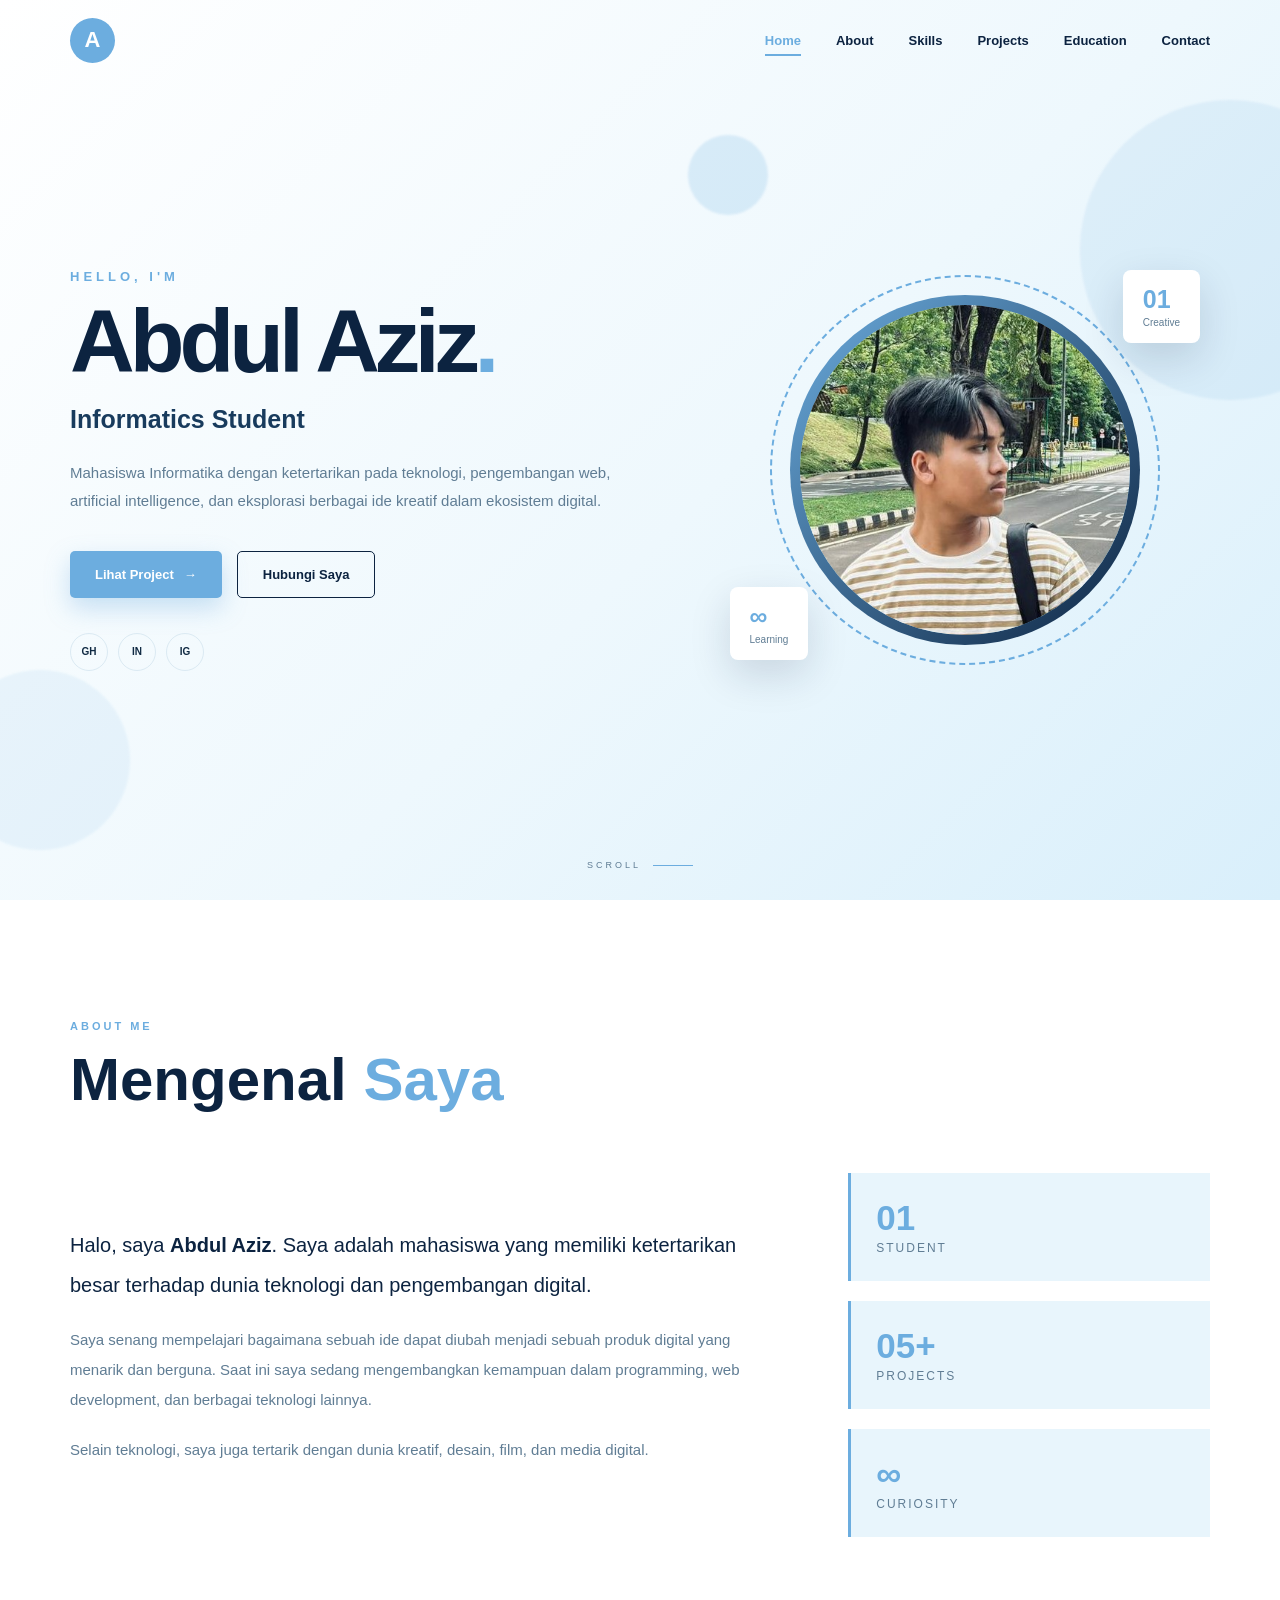
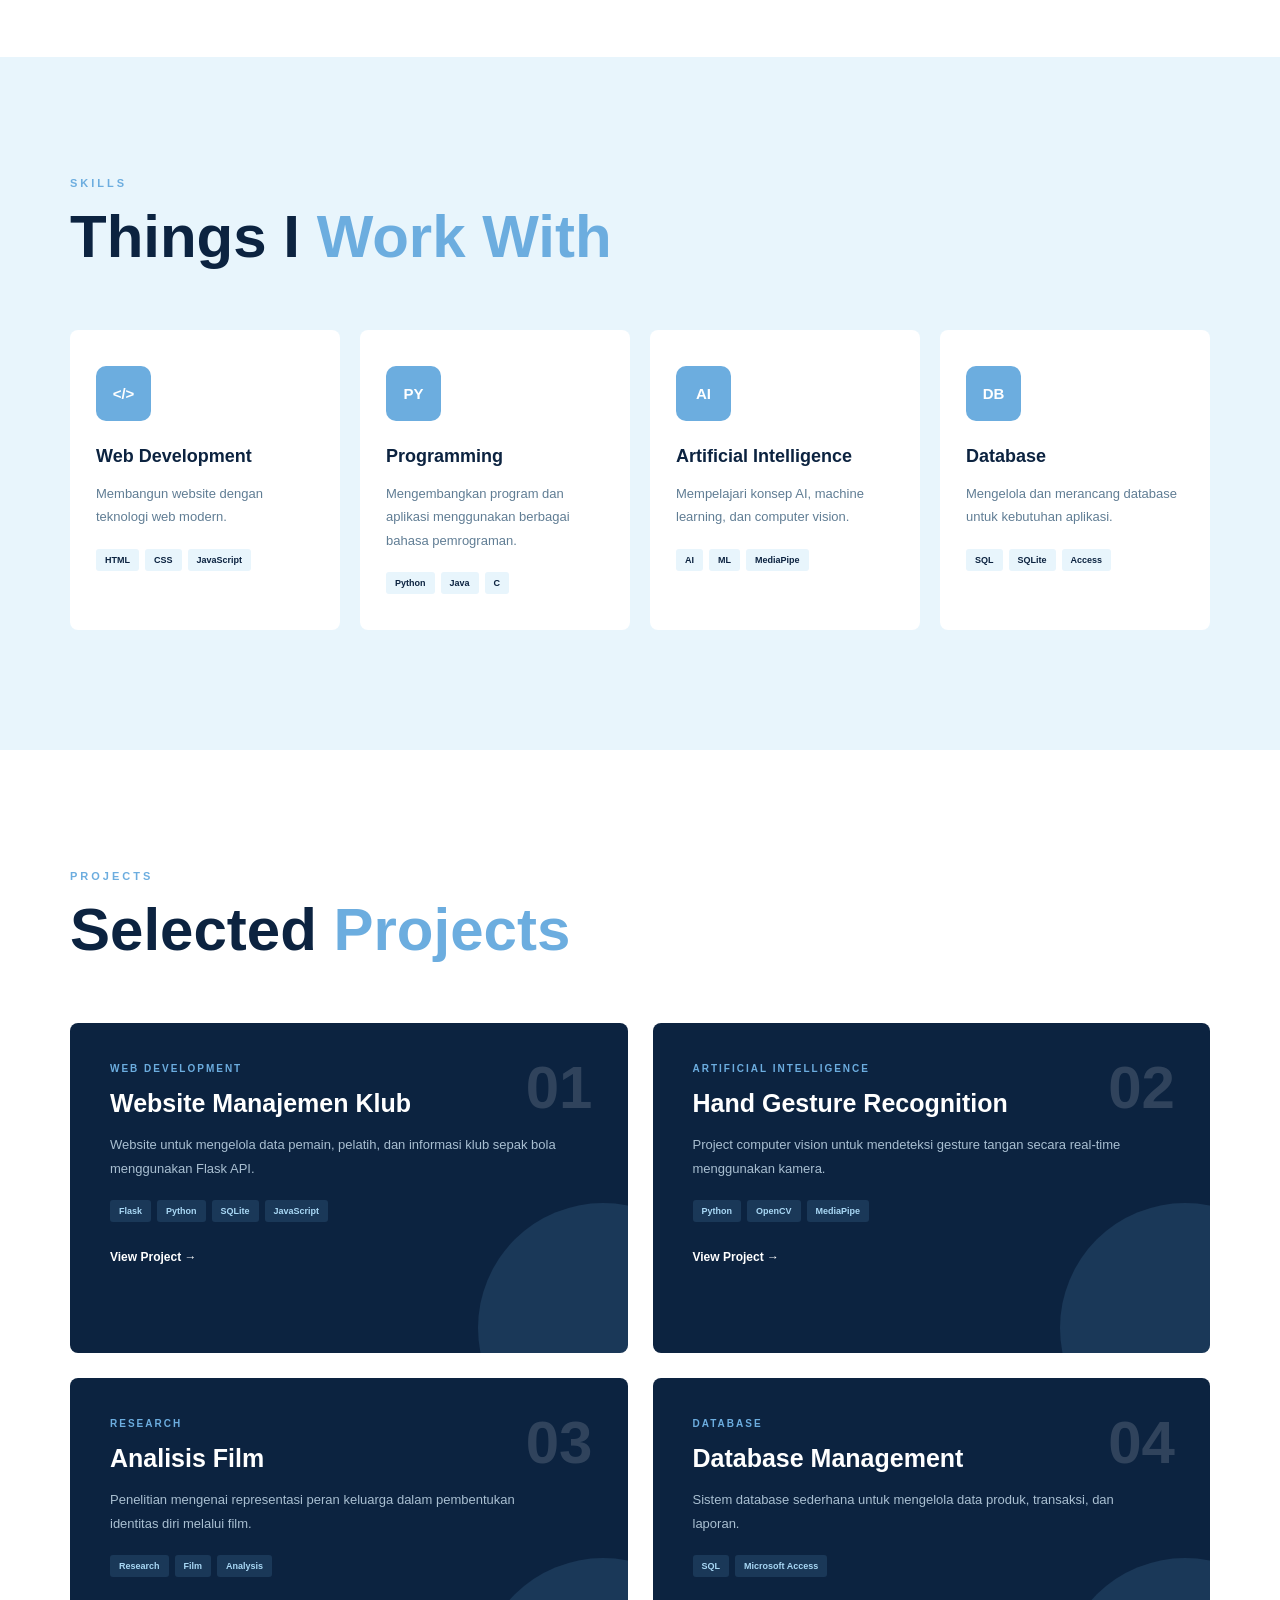
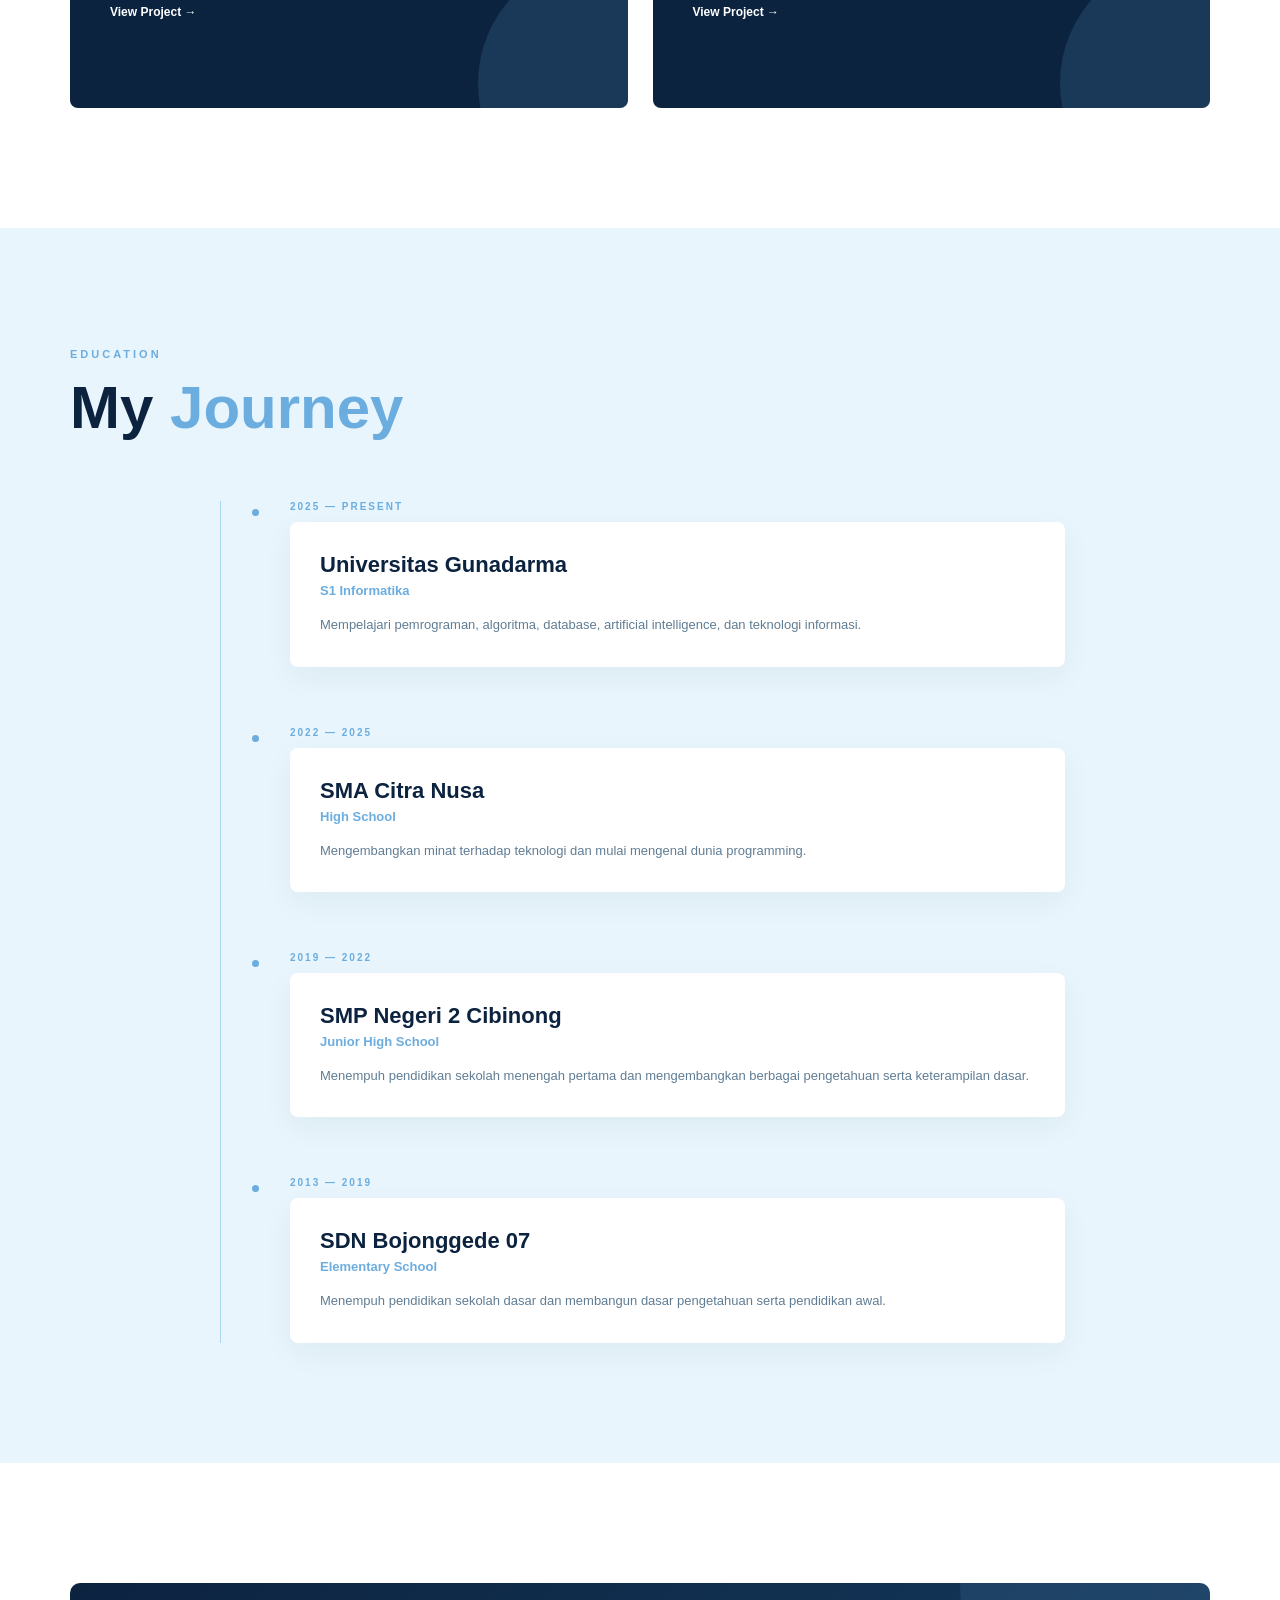
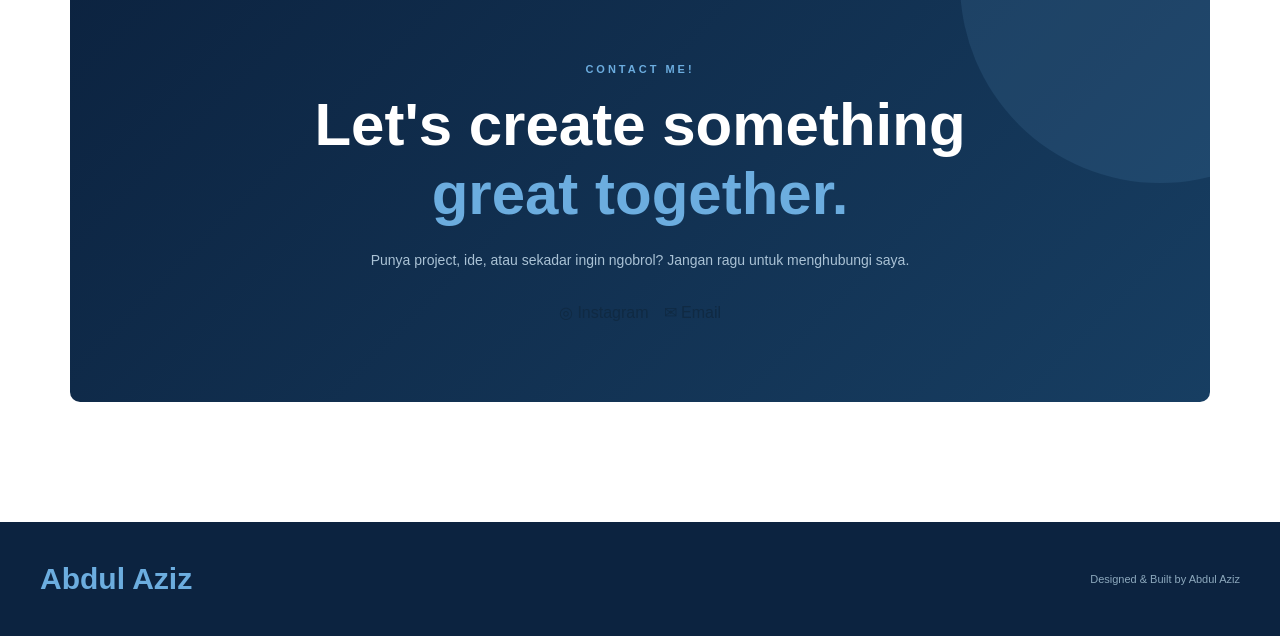
==== commit 1bfe8d3f: "Update index.html" ====
--- a/index.html
+++ b/index.html
@@ -116,10 +116,9 @@
                     </h2>
 
                     <p class="hero-description">
-                        Saya adalah seorang mahasiswa Informatika yang
-                        tertarik pada teknologi, web development,
-                        artificial intelligence, dan berbagai hal kreatif
-                        di dunia digital.
+                        Mahasiswa Informatika dengan ketertarikan pada teknologi, 
+                        pengembangan web, artificial intelligence, 
+                        dan eksplorasi berbagai ide kreatif dalam ekosistem digital.
                     </p>
 
 
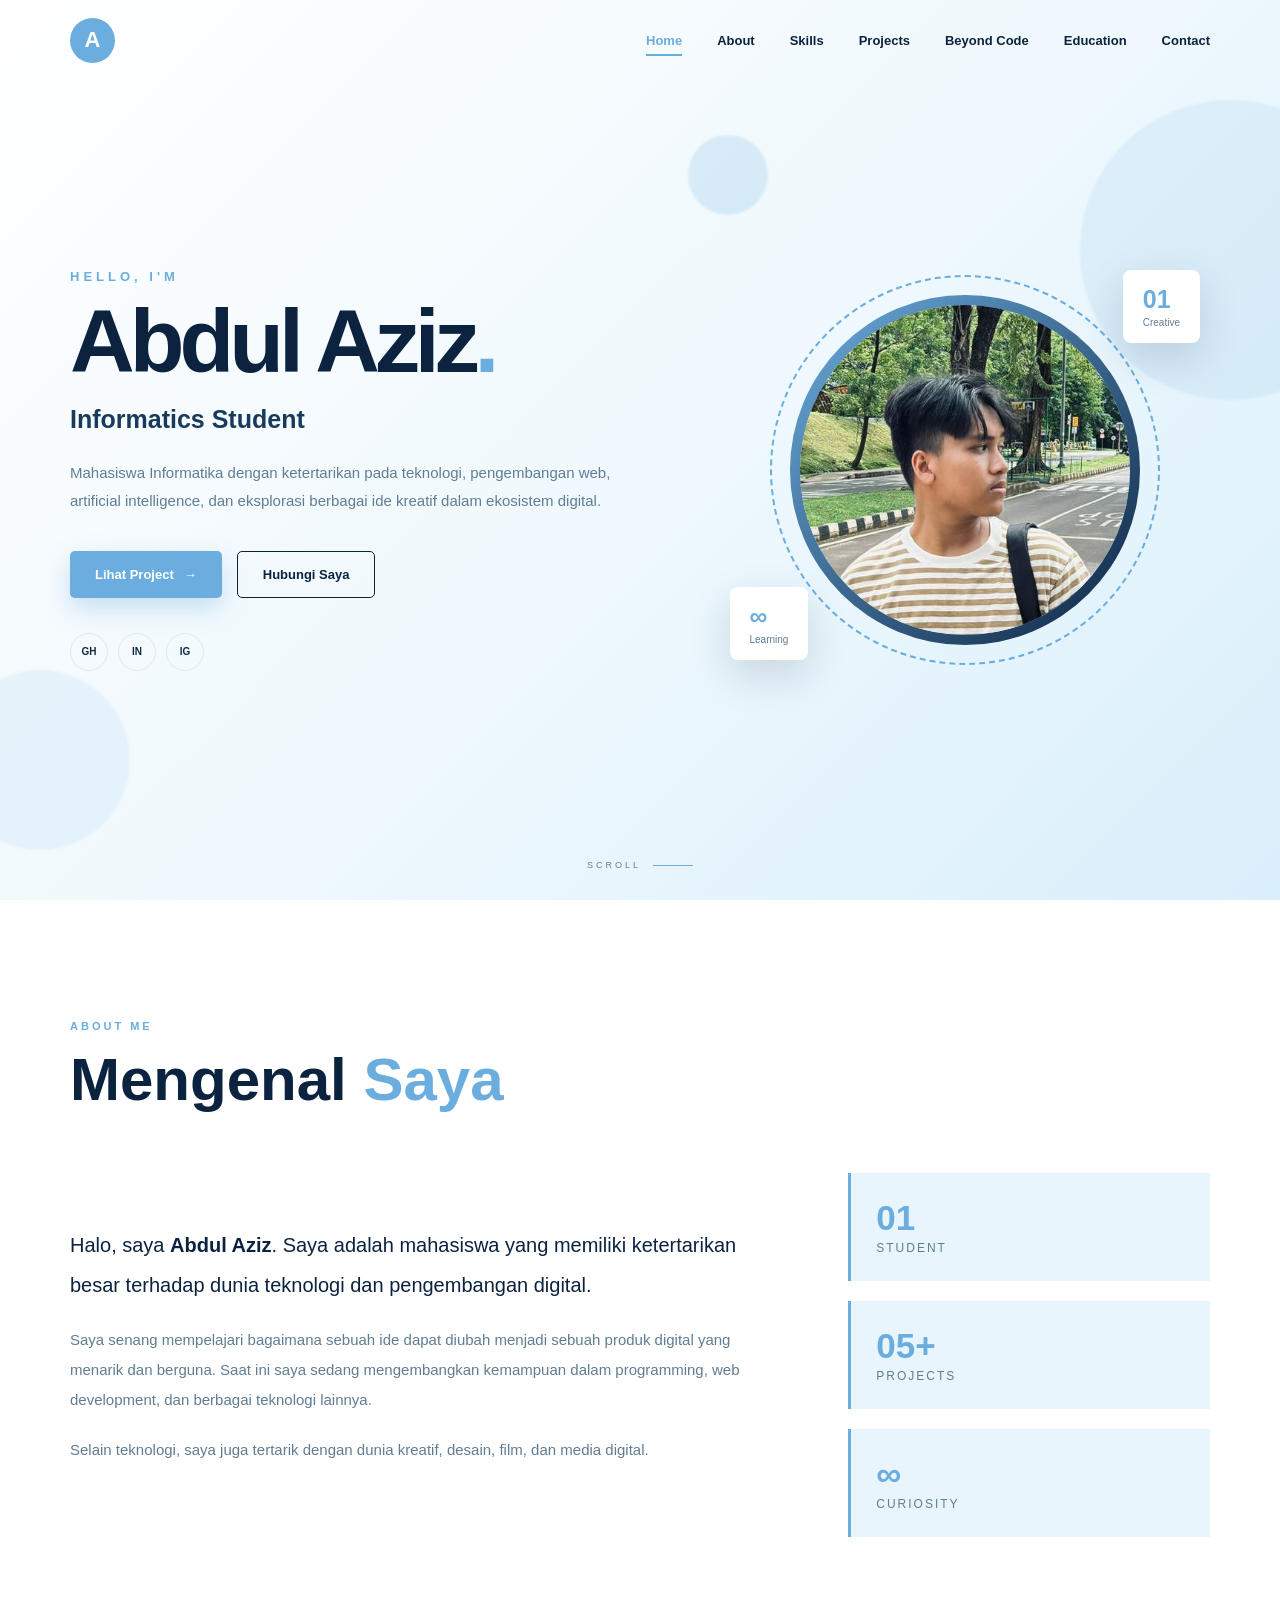
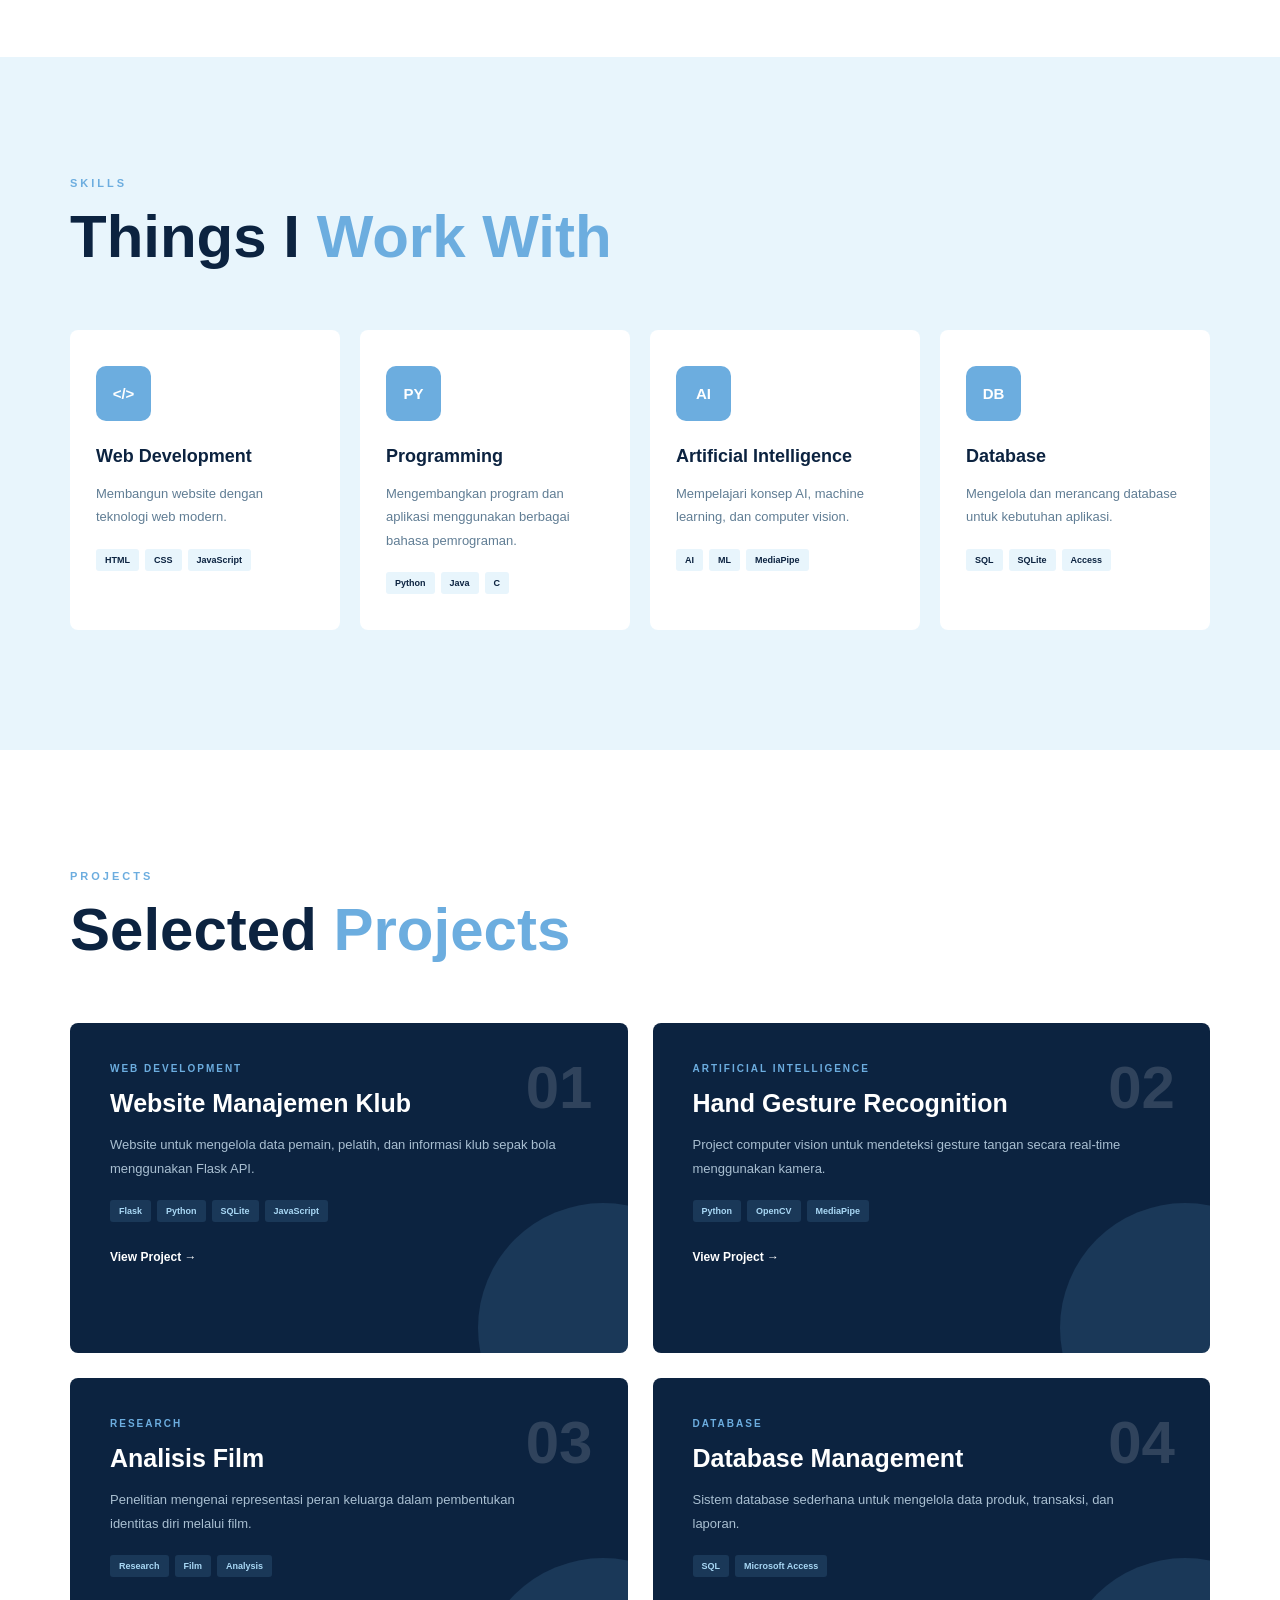
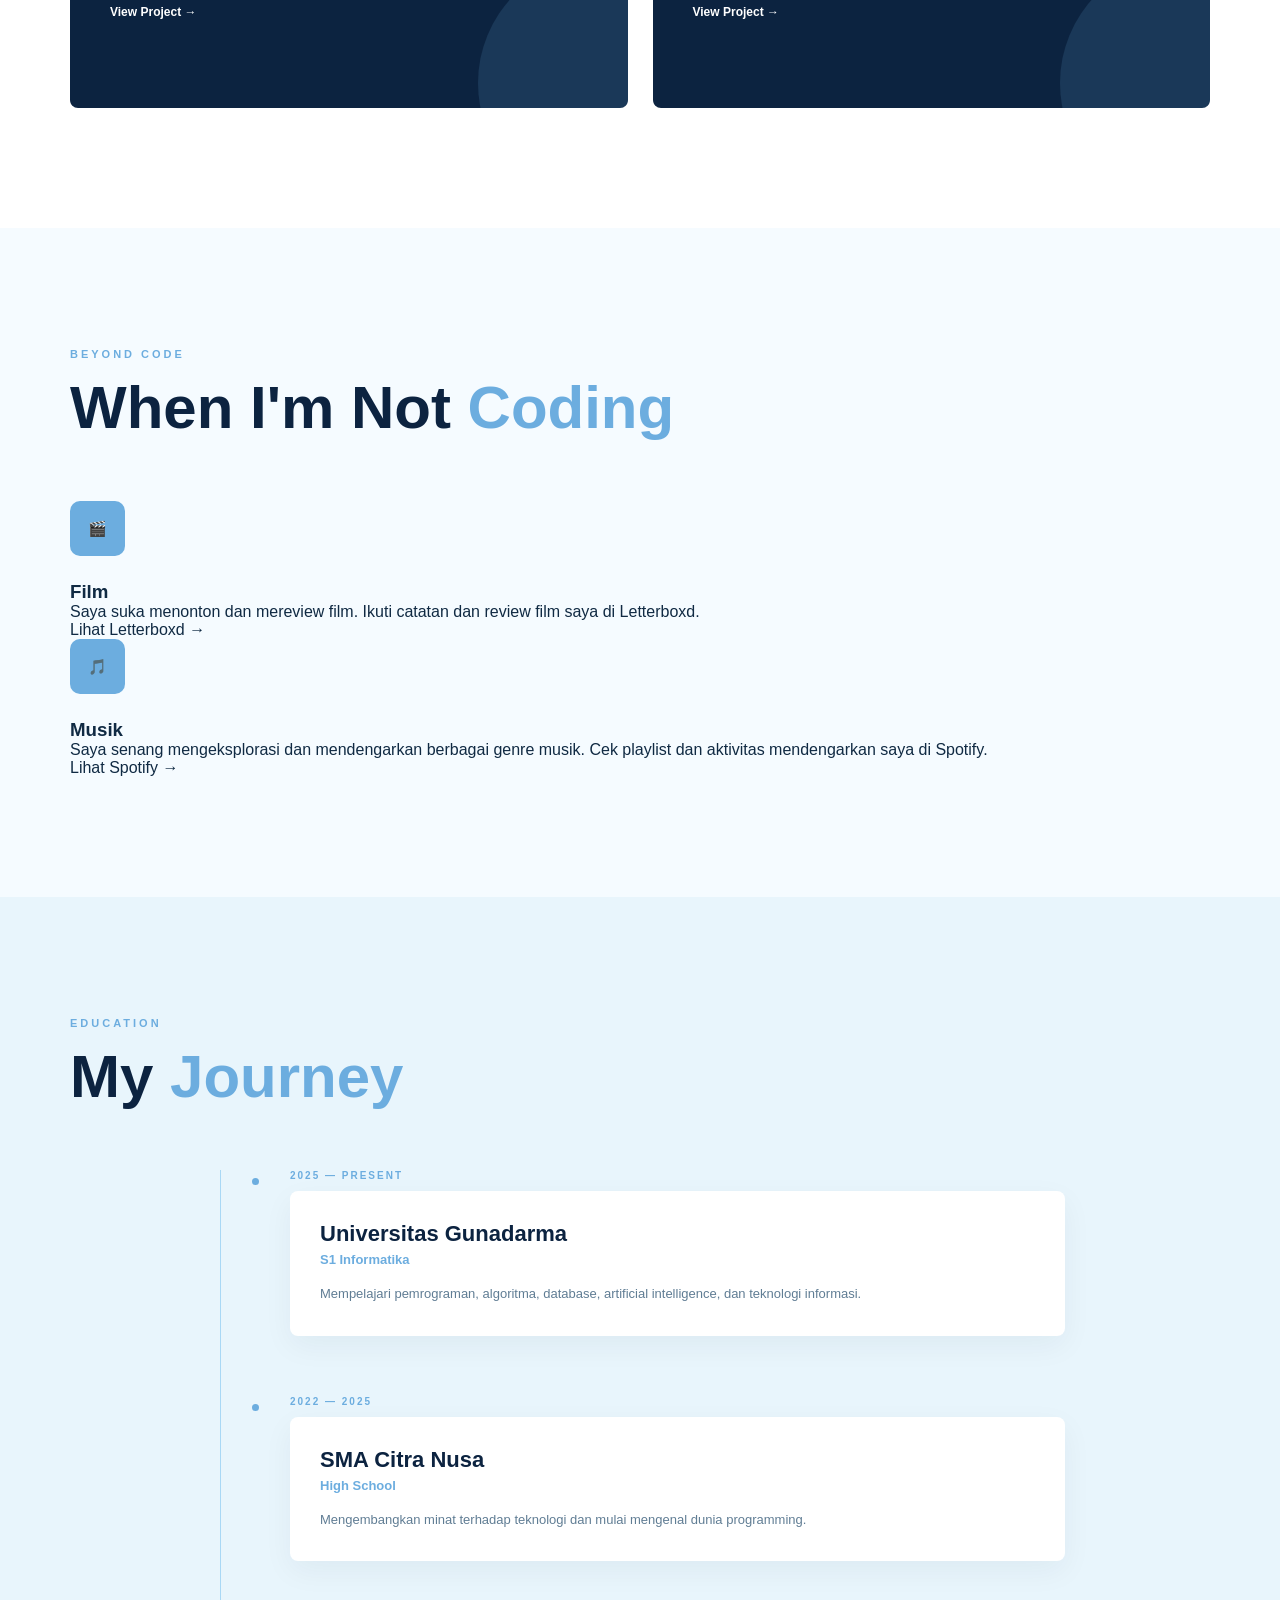
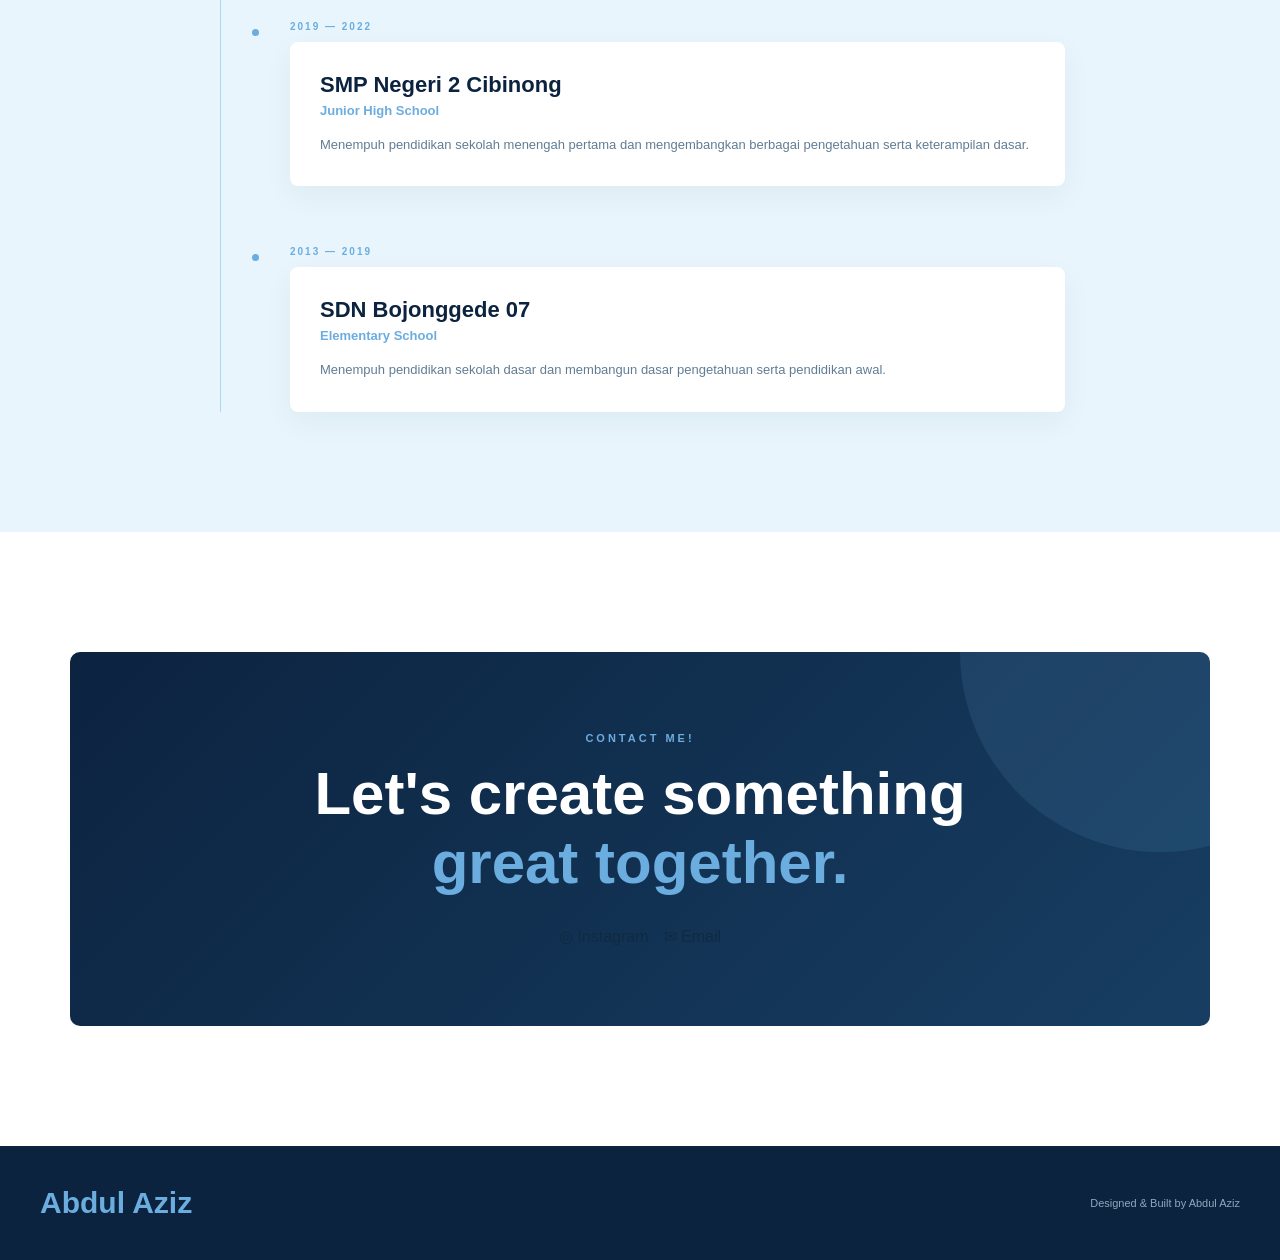
==== commit df61b20e: "Update index.html" ====
--- a/index.html
+++ b/index.html
@@ -51,6 +51,10 @@
 
                 <a href="#projects" class="nav-link">
                     Projects
+                </a>
+
+                <a href="#hobbies" class="nav-link">
+                    Beyond Code
                 </a>
 
                 <a href="#education" class="nav-link">
@@ -116,8 +120,8 @@
                     </h2>
 
                     <p class="hero-description">
-                        Mahasiswa Informatika dengan ketertarikan pada teknologi, 
-                        pengembangan web, artificial intelligence, 
+                        Mahasiswa Informatika dengan ketertarikan pada teknologi, 
+                        pengembangan web, artificial intelligence, 
                         dan eksplorasi berbagai ide kreatif dalam ekosistem digital.
                     </p>
 
@@ -786,6 +790,98 @@
 
 
 
+        <!-- ================= WHEN I'M NOT CODING ================= -->
+
+        <section
+            class="section hobbies"
+            id="hobbies"
+        >
+
+            <div class="section-container">
+
+
+                <div class="section-heading reveal">
+
+                    <p class="section-number">
+                        BEYOND CODE
+                    </p>
+
+                    <h2>
+                        When I'm Not <span>Coding</span>
+                    </h2>
+
+                </div>
+
+
+                <div class="hobbies-grid">
+
+
+                    <!-- FILM -->
+
+                    <div class="hobby-card reveal">
+
+                        <div class="skill-icon">
+                            🎬
+                        </div>
+
+                        <h3>
+                            Film
+                        </h3>
+
+                        <p>
+                            Saya suka menonton dan mereview film. Ikuti
+                            catatan dan review film saya di Letterboxd.
+                        </p>
+
+                        <a
+                            href="https://boxd.it/cArED"
+                            target="_blank"
+                            rel="noopener noreferrer"
+                            class="hobby-link"
+                        >
+                            Lihat Letterboxd →
+                        </a>
+
+                    </div>
+
+
+                    <!-- MUSIC -->
+
+                    <div class="hobby-card reveal">
+
+                        <div class="skill-icon">
+                            🎵
+                        </div>
+
+                        <h3>
+                            Musik
+                        </h3>
+
+                        <p>
+                            Saya senang mengeksplorasi dan mendengarkan
+                            berbagai genre musik. Cek playlist dan
+                            aktivitas mendengarkan saya di Spotify.
+                        </p>
+
+                        <a
+                            href="https://open.spotify.com/user/q90sqh1e3ww1gf6qupyi07e8x?si=WiBWhqq1SrWq8kVKAOIJrg&utm_source=copy-link&nd=1&dlsi=f60e4bd3ee494b3e"
+                            target="_blank"
+                            rel="noopener noreferrer"
+                            class="hobby-link"
+                        >
+                            Lihat Spotify →
+                        </a>
+
+                    </div>
+
+                </div>
+
+            </div>
+
+        </section>
+
+
+
         <!-- ================= EDUCATION ================= -->
 
         <section
@@ -965,8 +1061,6 @@
                     </h2>
 
                     <p>
-                        Punya project, ide, atau sekadar ingin
-                        ngobrol? Jangan ragu untuk menghubungi saya.
                     </p>
 
 
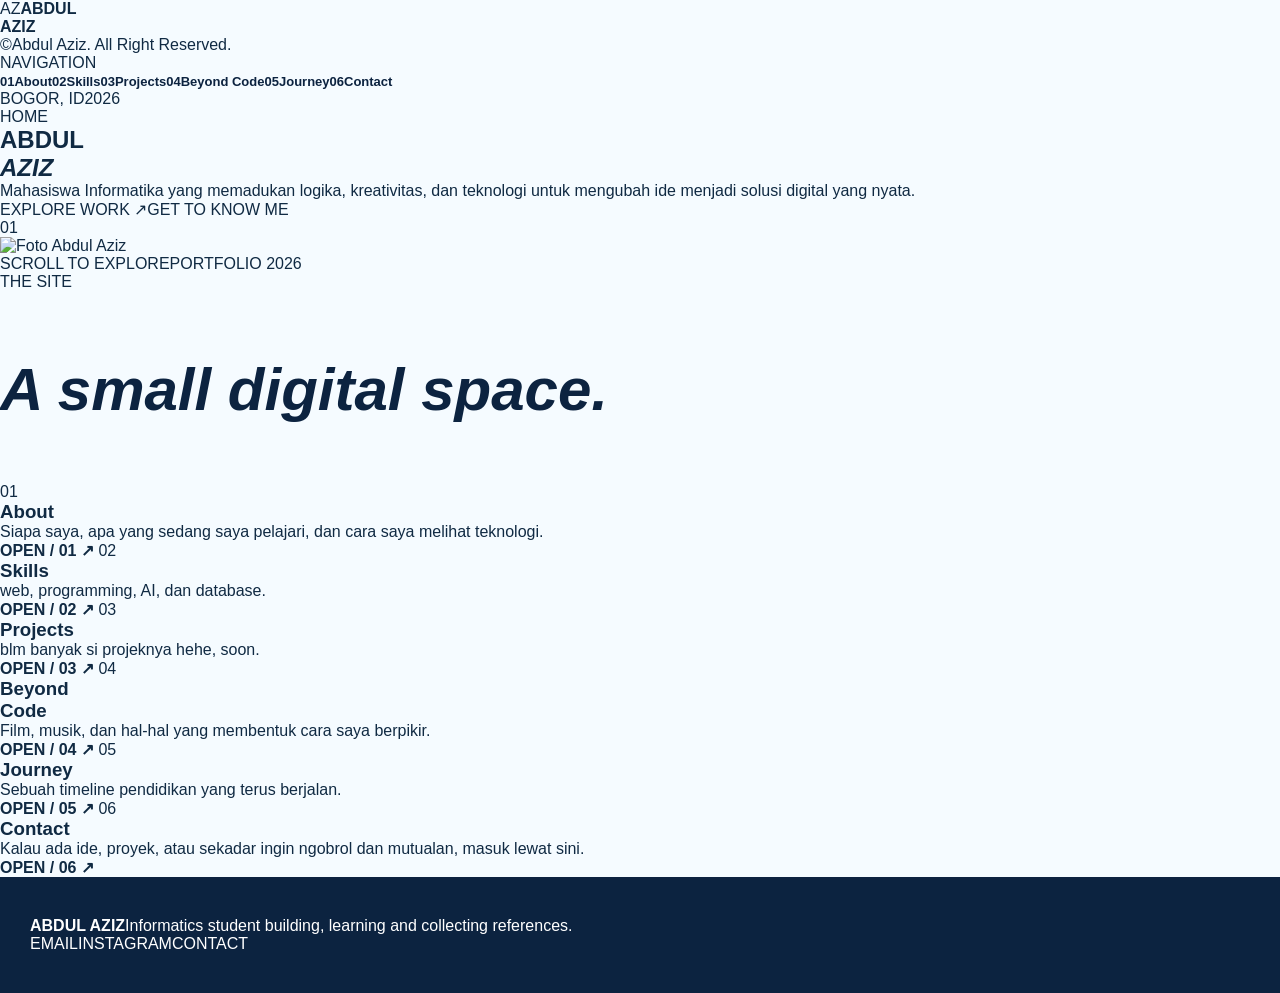
==== commit 2c65cd98: "index.html" ====
--- a/index.html
+++ b/index.html
@@ -1,1150 +1,55 @@
 <!DOCTYPE html>
 <html lang="id">
-
 <head>
-    <meta charset="UTF-8">
-    <meta name="viewport" content="width=device-width, initial-scale=1.0">
-
-    <meta name="description" content="Portfolio pribadi Abdul Aziz - Informatics Student">
-    <meta name="author" content="Abdul Aziz">
-
-    <title>Abdul Aziz | Portfolio</title>
-
-    <!-- Google Fonts -->
     <link rel="preconnect" href="https://fonts.googleapis.com">
     <link rel="preconnect" href="https://fonts.gstatic.com" crossorigin>
-
-    <link
-        href="https://fonts.googleapis.com/css2?family=Montserrat:wght@400;500;600;700;800&display=swap"
-        rel="stylesheet"
-    >
-
-    <!-- CSS -->
-    <link rel="stylesheet" href="style.css">
+    <link href="https://fonts.googleapis.com/css2?family=DM+Sans:wght@400;500;600;700&family=Syne:wght@500;600;700;800&family=Space+Mono:wght@400;700&display=swap" rel="stylesheet">
+<meta charset="UTF-8">
+<meta name="viewport" content="width=device-width, initial-scale=1.0">
+<meta name="description" content="Portfolio Abdul Aziz, mahasiswa Informatika.">
+<meta name="author" content="Abdul Aziz">
+<title>Home / Abdul Aziz</title>
+<link rel="preconnect" href="https://fonts.googleapis.com">
+<link rel="preconnect" href="https://fonts.gstatic.com" crossorigin>
+<link href="https://fonts.googleapis.com/css2?family=DM+Sans:wght@400;500;600;700&family=DM+Mono:wght@400;500&family=Playfair+Display:ital,wght@0,600;1,600&display=swap" rel="stylesheet">
+<link rel="stylesheet" href="style.css">
 </head>
-
-<body>
-
-    <!-- ================= NAVBAR ================= -->
-
-    <header class="navbar" id="navbar">
-
-        <div class="nav-container">
-
-            <a href="#home" class="logo">
-                <span>A</span>
-            </a>
-
-            <nav class="nav-menu" id="nav-menu">
-
-                <a href="#home" class="nav-link active">
-                    Home
-                </a>
-
-                <a href="#about" class="nav-link">
-                    About
-                </a>
-
-                <a href="#skills" class="nav-link">
-                    Skills
-                </a>
-
-                <a href="#projects" class="nav-link">
-                    Projects
-                </a>
-
-                <a href="#hobbies" class="nav-link">
-                    Beyond Code
-                </a>
-
-                <a href="#education" class="nav-link">
-                    Education
-                </a>
-
-                <a href="#contact" class="nav-link">
-                    Contact
-                </a>
-
-            </nav>
-
-            <button
-                class="menu-toggle"
-                id="menu-toggle"
-                aria-label="Open menu"
-            >
-                <span></span>
-                <span></span>
-                <span></span>
-            </button>
-
-        </div>
-
-    </header>
-
-
-    <!-- ================= MAIN ================= -->
-
-    <main>
-
-
-        <!-- ================= HOME ================= -->
-
-        <section class="hero" id="home">
-
-            <div class="hero-background">
-
-                <div class="circle circle-1"></div>
-                <div class="circle circle-2"></div>
-                <div class="circle circle-3"></div>
-
-            </div>
-
-
-            <div class="hero-container">
-
-
-                <!-- HERO CONTENT -->
-
-                <div class="hero-content reveal">
-
-                    <p class="hero-small">
-                        HELLO, I'M
-                    </p>
-
-                    <h1>
-                        Abdul Aziz<span>.</span>
-                    </h1>
-
-                    <h2>
-                        Informatics Student
-                    </h2>
-
-                    <p class="hero-description">
-                        Mahasiswa Informatika dengan ketertarikan pada teknologi, 
-                        pengembangan web, artificial intelligence, 
-                        dan eksplorasi berbagai ide kreatif dalam ekosistem digital.
-                    </p>
-
-
-                    <!-- HERO BUTTONS -->
-
-                    <div class="hero-buttons">
-
-                        <a
-                            href="#projects"
-                            class="btn btn-primary"
-                        >
-                            Lihat Project
-                            <span>→</span>
-                        </a>
-
-                        <a
-                            href="#contact"
-                            class="btn btn-outline"
-                        >
-                            Hubungi Saya
-                        </a>
-
-                    </div>
-
-
-                    <!-- SOCIAL LINKS -->
-
-                    <div class="social-links">
-
-                        <!-- GitHub -->
-                        <a
-                            href="#"
-                            aria-label="GitHub"
-                        >
-                            GH
-                        </a>
-
-
-                        <!-- LinkedIn -->
-                        <a
-                            href="#"
-                            aria-label="LinkedIn"
-                        >
-                            IN
-                        </a>
-
-
-                        <!-- Instagram -->
-                        <a
-                            href="https://www.instagram.com/abd.jiss/"
-                            target="_blank"
-                            rel="noopener noreferrer"
-                            aria-label="Instagram"
-                        >
-                            IG
-                        </a>
-
-                    </div>
-
-                </div>
-
-
-                <!-- HERO IMAGE -->
-
-                <div class="hero-image reveal">
-
-                    <div class="image-decoration"></div>
-
-
-                    <div class="profile-container">
-
-                        <div class="profile-placeholder">
-
-                            <img
-                                src="assets/assets.jpg"
-                                alt="Foto Abdul Aziz"
-                            >
-
-                        </div>
-
-                    </div>
-
-
-                    <!-- FLOATING CARD -->
-
-                    <div class="floating-card card-top">
-
-                        <strong>01</strong>
-
-                        <span>
-                            Creative
-                        </span>
-
-                    </div>
-
-
-                    <div class="floating-card card-bottom">
-
-                        <strong>∞</strong>
-
-                        <span>
-                            Learning
-                        </span>
-
-                    </div>
-
-                </div>
-
-            </div>
-
-
-            <!-- SCROLL INDICATOR -->
-
-            <div class="scroll-indicator">
-
-                <span>
-                    SCROLL
-                </span>
-
-                <div class="scroll-line"></div>
-
-            </div>
-
-        </section>
-
-
-
-        <!-- ================= ABOUT ================= -->
-
-        <section
-            class="section about"
-            id="about"
-        >
-
-            <div class="section-container">
-
-
-                <!-- HEADING -->
-
-                <div class="section-heading reveal">
-
-                    <p class="section-number">
-                        ABOUT ME
-                    </p>
-
-                    <h2>
-                        Mengenal <span>Saya</span>
-                    </h2>
-
-                </div>
-
-
-                <!-- ABOUT CONTENT -->
-
-                <div class="about-grid">
-
-
-                    <!-- ABOUT TEXT -->
-
-                    <div class="about-text reveal">
-
-                        <p class="lead">
-
-                            Halo, saya
-                            <strong>Abdul Aziz</strong>.
-
-                            Saya adalah mahasiswa yang memiliki ketertarikan
-                            besar terhadap dunia teknologi dan pengembangan
-                            digital.
-
-                        </p>
-
-
-                        <p>
-
-                            Saya senang mempelajari bagaimana sebuah ide
-                            dapat diubah menjadi sebuah produk digital yang
-                            menarik dan berguna. Saat ini saya sedang
-                            mengembangkan kemampuan dalam programming,
-                            web development, dan berbagai teknologi lainnya.
-
-                        </p>
-
-
-                        <p>
-
-                            Selain teknologi, saya juga tertarik dengan dunia
-                            kreatif, desain, film, dan media digital.
-
-                        </p>
-
-                    </div>
-
-
-                    <!-- ABOUT STATS -->
-
-                    <div class="about-stats reveal">
-
-
-                        <div class="stat">
-
-                            <span class="stat-number">
-                                01
-                            </span>
-
-                            <span class="stat-label">
-                                Student
-                            </span>
-
-                        </div>
-
-
-                        <div class="stat">
-
-                            <span class="stat-number">
-                                05+
-                            </span>
-
-                            <span class="stat-label">
-                                Projects
-                            </span>
-
-                        </div>
-
-
-                        <div class="stat">
-
-                            <span class="stat-number">
-                                ∞
-                            </span>
-
-                            <span class="stat-label">
-                                Curiosity
-                            </span>
-
-                        </div>
-
-                    </div>
-
-                </div>
-
-            </div>
-
-        </section>
-
-
-
-        <!-- ================= SKILLS ================= -->
-
-        <section
-            class="section skills"
-            id="skills"
-        >
-
-            <div class="section-container">
-
-
-                <div class="section-heading reveal">
-
-                    <p class="section-number">
-                        SKILLS
-                    </p>
-
-                    <h2>
-                        Things I <span>Work With</span>
-                    </h2>
-
-                </div>
-
-
-                <div class="skills-grid">
-
-
-                    <!-- WEB DEVELOPMENT -->
-
-                    <div class="skill-card reveal">
-
-                        <div class="skill-icon">
-                            &lt;/&gt;
-                        </div>
-
-                        <h3>
-                            Web Development
-                        </h3>
-
-                        <p>
-                            Membangun website dengan teknologi
-                            web modern.
-                        </p>
-
-                        <div class="skill-tags">
-
-                            <span>
-                                HTML
-                            </span>
-
-                            <span>
-                                CSS
-                            </span>
-
-                            <span>
-                                JavaScript
-                            </span>
-
-                        </div>
-
-                    </div>
-
-
-                    <!-- PROGRAMMING -->
-
-                    <div class="skill-card reveal">
-
-                        <div class="skill-icon">
-                            PY
-                        </div>
-
-                        <h3>
-                            Programming
-                        </h3>
-
-                        <p>
-                            Mengembangkan program dan aplikasi
-                            menggunakan berbagai bahasa pemrograman.
-                        </p>
-
-                        <div class="skill-tags">
-
-                            <span>
-                                Python
-                            </span>
-
-                            <span>
-                                Java
-                            </span>
-
-                            <span>
-                                C
-                            </span>
-
-                        </div>
-
-                    </div>
-
-
-                    <!-- ARTIFICIAL INTELLIGENCE -->
-
-                    <div class="skill-card reveal">
-
-                        <div class="skill-icon">
-                            AI
-                        </div>
-
-                        <h3>
-                            Artificial Intelligence
-                        </h3>
-
-                        <p>
-                            Mempelajari konsep AI, machine learning,
-                            dan computer vision.
-                        </p>
-
-                        <div class="skill-tags">
-
-                            <span>
-                                AI
-                            </span>
-
-                            <span>
-                                ML
-                            </span>
-
-                            <span>
-                                MediaPipe
-                            </span>
-
-                        </div>
-
-                    </div>
-
-
-                    <!-- DATABASE -->
-
-                    <div class="skill-card reveal">
-
-                        <div class="skill-icon">
-                            DB
-                        </div>
-
-                        <h3>
-                            Database
-                        </h3>
-
-                        <p>
-                            Mengelola dan merancang database
-                            untuk kebutuhan aplikasi.
-                        </p>
-
-                        <div class="skill-tags">
-
-                            <span>
-                                SQL
-                            </span>
-
-                            <span>
-                                SQLite
-                            </span>
-
-                            <span>
-                                Access
-                            </span>
-
-                        </div>
-
-                    </div>
-
-                </div>
-
-            </div>
-
-        </section>
-
-
-
-        <!-- ================= PROJECTS ================= -->
-
-        <section
-            class="section projects"
-            id="projects"
-        >
-
-            <div class="section-container">
-
-
-                <div class="section-heading reveal">
-
-                    <p class="section-number">
-                        PROJECTS
-                    </p>
-
-                    <h2>
-                        Selected <span>Projects</span>
-                    </h2>
-
-                </div>
-
-
-                <div class="projects-grid">
-
-
-                    <!-- PROJECT 01 -->
-
-                    <article class="project-card reveal">
-
-                        <div class="project-number">
-                            01
-                        </div>
-
-                        <div class="project-content">
-
-                            <p class="project-category">
-                                WEB DEVELOPMENT
-                            </p>
-
-                            <h3>
-                                Website Manajemen Klub
-                            </h3>
-
-                            <p>
-                                Website untuk mengelola data pemain,
-                                pelatih, dan informasi klub sepak bola
-                                menggunakan Flask API.
-                            </p>
-
-                            <div class="project-tech">
-
-                                <span>
-                                    Flask
-                                </span>
-
-                                <span>
-                                    Python
-                                </span>
-
-                                <span>
-                                    SQLite
-                                </span>
-
-                                <span>
-                                    JavaScript
-                                </span>
-
-                            </div>
-
-                            <a
-                                href="#"
-                                class="project-link"
-                            >
-                                View Project →
-                            </a>
-
-                        </div>
-
-                    </article>
-
-
-
-                    <!-- PROJECT 02 -->
-
-                    <article class="project-card reveal">
-
-                        <div class="project-number">
-                            02
-                        </div>
-
-                        <div class="project-content">
-
-                            <p class="project-category">
-                                ARTIFICIAL INTELLIGENCE
-                            </p>
-
-                            <h3>
-                                Hand Gesture Recognition
-                            </h3>
-
-                            <p>
-                                Project computer vision untuk mendeteksi
-                                gesture tangan secara real-time menggunakan
-                                kamera.
-                            </p>
-
-                            <div class="project-tech">
-
-                                <span>
-                                    Python
-                                </span>
-
-                                <span>
-                                    OpenCV
-                                </span>
-
-                                <span>
-                                    MediaPipe
-                                </span>
-
-                            </div>
-
-                            <a
-                                href="#"
-                                class="project-link"
-                            >
-                                View Project →
-                            </a>
-
-                        </div>
-
-                    </article>
-
-
-
-                    <!-- PROJECT 03 -->
-
-                    <article class="project-card reveal">
-
-                        <div class="project-number">
-                            03
-                        </div>
-
-                        <div class="project-content">
-
-                            <p class="project-category">
-                                RESEARCH
-                            </p>
-
-                            <h3>
-                                Analisis Film
-                            </h3>
-
-                            <p>
-                                Penelitian mengenai representasi peran
-                                keluarga dalam pembentukan identitas diri
-                                melalui film.
-                            </p>
-
-                            <div class="project-tech">
-
-                                <span>
-                                    Research
-                                </span>
-
-                                <span>
-                                    Film
-                                </span>
-
-                                <span>
-                                    Analysis
-                                </span>
-
-                            </div>
-
-                            <a
-                                href="#"
-                                class="project-link"
-                            >
-                                View Project →
-                            </a>
-
-                        </div>
-
-                    </article>
-
-
-
-                    <!-- PROJECT 04 -->
-
-                    <article class="project-card reveal">
-
-                        <div class="project-number">
-                            04
-                        </div>
-
-                        <div class="project-content">
-
-                            <p class="project-category">
-                                DATABASE
-                            </p>
-
-                            <h3>
-                                Database Management
-                            </h3>
-
-                            <p>
-                                Sistem database sederhana untuk mengelola
-                                data produk, transaksi, dan laporan.
-                            </p>
-
-                            <div class="project-tech">
-
-                                <span>
-                                    SQL
-                                </span>
-
-                                <span>
-                                    Microsoft Access
-                                </span>
-
-                            </div>
-
-                            <a
-                                href="#"
-                                class="project-link"
-                            >
-                                View Project →
-                            </a>
-
-                        </div>
-
-                    </article>
-
-                </div>
-
-            </div>
-
-        </section>
-
-
-
-        <!-- ================= WHEN I'M NOT CODING ================= -->
-
-        <section
-            class="section hobbies"
-            id="hobbies"
-        >
-
-            <div class="section-container">
-
-
-                <div class="section-heading reveal">
-
-                    <p class="section-number">
-                        BEYOND CODE
-                    </p>
-
-                    <h2>
-                        When I'm Not <span>Coding</span>
-                    </h2>
-
-                </div>
-
-
-                <div class="hobbies-grid">
-
-
-                    <!-- FILM -->
-
-                    <div class="hobby-card reveal">
-
-                        <div class="skill-icon">
-                            🎬
-                        </div>
-
-                        <h3>
-                            Film
-                        </h3>
-
-                        <p>
-                            Saya suka menonton dan mereview film. Ikuti
-                            catatan dan review film saya di Letterboxd.
-                        </p>
-
-                        <a
-                            href="https://boxd.it/cArED"
-                            target="_blank"
-                            rel="noopener noreferrer"
-                            class="hobby-link"
-                        >
-                            Lihat Letterboxd →
-                        </a>
-
-                    </div>
-
-
-                    <!-- MUSIC -->
-
-                    <div class="hobby-card reveal">
-
-                        <div class="skill-icon">
-                            🎵
-                        </div>
-
-                        <h3>
-                            Musik
-                        </h3>
-
-                        <p>
-                            Saya senang mengeksplorasi dan mendengarkan
-                            berbagai genre musik. Cek playlist dan
-                            aktivitas mendengarkan saya di Spotify.
-                        </p>
-
-                        <a
-                            href="https://open.spotify.com/user/q90sqh1e3ww1gf6qupyi07e8x?si=WiBWhqq1SrWq8kVKAOIJrg&utm_source=copy-link&nd=1&dlsi=f60e4bd3ee494b3e"
-                            target="_blank"
-                            rel="noopener noreferrer"
-                            class="hobby-link"
-                        >
-                            Lihat Spotify →
-                        </a>
-
-                    </div>
-
-                </div>
-
-            </div>
-
-        </section>
-
-
-
-        <!-- ================= EDUCATION ================= -->
-
-        <section
-            class="section education"
-            id="education"
-        >
-
-            <div class="section-container">
-
-
-                <div class="section-heading reveal">
-
-                    <p class="section-number">
-                        EDUCATION
-                    </p>
-
-                    <h2>
-                        My <span>Journey</span>
-                    </h2>
-
-                </div>
-
-
-                <div class="timeline">
-
-
-                    <!-- UNIVERSITY -->
-
-                    <div class="timeline-item reveal">
-
-                        <div class="timeline-dot"></div>
-
-                        <div class="timeline-date">
-                            2025 — PRESENT
-                        </div>
-
-                        <div class="timeline-content">
-
-                            <h3>
-                                Universitas Gunadarma
-                            </h3>
-
-                            <h4>
-                                S1 Informatika
-                            </h4>
-
-                            <p>
-                                Mempelajari pemrograman, algoritma,
-                                database, artificial intelligence,
-                                dan teknologi informasi.
-                            </p>
-
-                        </div>
-
-                    </div>
-
-
-
-                    <!-- HIGH SCHOOL -->
-
-                    <div class="timeline-item reveal">
-
-                        <div class="timeline-dot"></div>
-
-                        <div class="timeline-date">
-                            2022 — 2025
-                        </div>
-
-                        <div class="timeline-content">
-
-                            <h3>
-                                SMA Citra Nusa
-                            </h3>
-
-                            <h4>
-                                High School
-                            </h4>
-
-                            <p>
-                                Mengembangkan minat terhadap teknologi
-                                dan mulai mengenal dunia programming.
-                            </p>
-
-                        </div>
-
-                    </div>
-
-
-
-                    <!-- JUNIOR HIGH SCHOOL -->
-
-                    <div class="timeline-item reveal">
-
-                        <div class="timeline-dot"></div>
-
-                        <div class="timeline-date">
-                            2019 — 2022
-                        </div>
-
-                        <div class="timeline-content">
-
-                            <h3>
-                                SMP Negeri 2 Cibinong
-                            </h3>
-
-                            <h4>
-                                Junior High School
-                            </h4>
-
-                            <p>
-                                Menempuh pendidikan sekolah menengah pertama
-                                dan mengembangkan berbagai pengetahuan serta
-                                keterampilan dasar.
-                            </p>
-
-                        </div>
-
-                    </div>
-
-
-
-                    <!-- ELEMENTARY SCHOOL -->
-
-                    <div class="timeline-item reveal">
-
-                        <div class="timeline-dot"></div>
-
-                        <div class="timeline-date">
-                            2013 — 2019
-                        </div>
-
-                        <div class="timeline-content">
-
-                            <h3>
-                                SDN Bojonggede 07
-                            </h3>
-
-                            <h4>
-                                Elementary School
-                            </h4>
-
-                            <p>
-                                Menempuh pendidikan sekolah dasar dan
-                                membangun dasar pengetahuan serta pendidikan awal.
-                            </p>
-
-                        </div>
-
-                    </div>
-
-                </div>
-
-            </div>
-
-        </section>
-
-
-
-        <!-- ================= CONTACT ================= -->
-
-        <section
-            class="section contact"
-            id="contact"
-        >
-
-            <div class="section-container">
-
-                <div class="contact-box reveal">
-
-                    <p class="section-number">
-                        CONTACT ME!
-                    </p>
-
-                    <h2>
-                        Let's create something<br>
-                        <span>great together.</span>
-                    </h2>
-
-                    <p>
-                    </p>
-
-
-                    <!-- CONTACT BUTTONS -->
-
-                    <div class="contact-buttons">
-
-
-                        <!-- INSTAGRAM -->
-
-                        <a
-                            href="https://www.instagram.com/abd.jiss/"
-                            target="_blank"
-                            rel="noopener noreferrer"
-                            class="contact-btn instagram-btn"
-                            aria-label="Instagram Abdul Aziz"
-                        >
-
-                            <span class="contact-icon">
-                                ◎
-                            </span>
-
-                            <span>
-                                Instagram
-                            </span>
-
-                        </a>
-
-
-
-                        <!-- EMAIL -->
-
-                        <a
-                            href="mailto:yaelahziz@gmail.com"
-                            class="contact-btn email-btn"
-                            aria-label="Email Abdul Aziz"
-                        >
-
-                            <span class="contact-icon">
-                                ✉
-                            </span>
-
-                            <span>
-                                Email
-                            </span>
-
-                        </a>
-
-                    </div>
-
-                </div>
-
-            </div>
-
-        </section>
-
-    </main>
-
-
-
-    <!-- ================= FOOTER ================= -->
-
-    <footer>
-
-        <div class="footer-container">
-
-            <div class="footer-logo">
-                Abdul Aziz
-            </div>
-
-            <p>
-                Designed &amp; Built by Abdul Aziz
-            </p>
-
-        </div>
-
-    </footer>
-
-
-
-    <!-- ================= JAVASCRIPT ================= -->
-
-    <script src="script.js"></script>
-
+<body class="page-home">
+<div class="cursor-glow"></div>
+<header class="topbar">
+  <a class="brand" href="index.html"><span>AZ</span><strong>ABDUL<br>AZIZ</strong></a>
+  <div class="topbar-center">©Abdul Aziz. All Right Reserved.</div>
+  <button class="menu-toggle" aria-expanded="false" aria-controls="site-nav"><span></span><span></span></button>
+</header>
+<aside class="side-nav" id="site-nav">
+  <div class="side-title">NAVIGATION</div>
+  <nav><a href="about.html" class="nav-link "><span>01</span>About</a><a href="skills.html" class="nav-link "><span>02</span>Skills</a><a href="projects.html" class="nav-link "><span>03</span>Projects</a><a href="beyond.html" class="nav-link "><span>04</span>Beyond Code</a><a href="journey.html" class="nav-link "><span>05</span>Journey</a><a href="contact.html" class="nav-link "><span>06</span>Contact</a></nav>
+  <div class="side-bottom"><span>BOGOR, ID</span><span>2026</span></div>
+</aside>
+<main><section class="hero-home">
+  <div class="hero-grid">
+    <div class="hero-copy">
+      <div class="index-mark">HOME</div>
+      <h1>ABDUL<br><i>AZIZ</i></h1>
+      <p class="hero-intro">Mahasiswa Informatika yang memadukan logika, kreativitas, dan teknologi untuk mengubah ide menjadi solusi digital yang nyata.</p>
+      <div class="hero-actions"><a class="big-link" href="projects.html">EXPLORE WORK <span>↗</span></a><a class="text-link" href="about.html">GET TO KNOW ME</a></div>
+    </div>
+    <div class="hero-visual"><div class="visual-number">01</div><div class="portrait-frame"><img src="assets/portrait.jpg" alt="Foto Abdul Aziz"><span></span></div>
+  </div>
+  <div class="hero-strip"><span>SCROLL TO EXPLORE</span><span>PORTFOLIO 2026</span><span></div>
+</section>
+<section class="home-map">
+  <div class="section-heading"><span>THE SITE</span><h2><br><i>A small digital space.</i></h2></div>
+  <div class="map-grid">
+    <a href="about.html" class="map-card card-dark"><span class="card-index">01</span><h3>About</h3><p>Siapa saya, apa yang sedang saya pelajari, dan cara saya melihat teknologi.</p><strong>OPEN / 01 ↗</strong></a>
+    <a href="skills.html" class="map-card card-gold"><span class="card-index">02</span><h3>Skills</h3><p>web, programming, AI, dan database.</p><strong>OPEN / 02 ↗</strong></a>
+    <a href="projects.html" class="map-card card-light"><span class="card-index">03</span><h3>Projects</h3><p>blm banyak si projeknya hehe, soon.</p><strong>OPEN / 03 ↗</strong></a>
+    <a href="beyond.html" class="map-card card-dark tall"><span class="card-index">04</span><h3>Beyond<br>Code</h3><p>Film, musik, dan hal-hal yang membentuk cara saya berpikir.</p><strong>OPEN / 04 ↗</strong></a>
+    <a href="journey.html" class="map-card card-light wide"><span class="card-index">05</span><h3>Journey</h3><p>Sebuah timeline pendidikan yang terus berjalan.</p><strong>OPEN / 05 ↗</strong></a>
+    <a href="contact.html" class="map-card card-gold"><span class="card-index">06</span><h3>Contact</h3><p>Kalau ada ide, proyek, atau sekadar ingin ngobrol dan mutualan, masuk lewat sini.</p><strong>OPEN / 06 ↗</strong></a>
+  </div>
+</section></main>
+<footer class="footer"><div><strong>ABDUL AZIZ</strong><span>Informatics student building, learning and collecting references.</span></div><div class="footer-links"><a href="mailto:yaelahziz@gmail.com">EMAIL</a><a href="https://www.instagram.com/abd.jiss/" target="_blank" rel="noopener">INSTAGRAM</a><a href="contact.html">CONTACT</a></div></footer>
+<script src="script.js"></script>
 </body>
-
 </html>
--- a/style.css
+++ b/style.css
@@ -1043,6 +1043,80 @@
 
 
 /* =====================================================
+   HOBBIES / WHEN I'M NOT CODING
+===================================================== */
+
+.hobbies {
+    background: var(--sky-pale);
+}
+
+.hobbies-grid {
+    display: grid;
+
+    grid-template-columns:
+        repeat(2, 1fr);
+
+    gap: 20px;
+}
+
+.hobby-card {
+    padding: 35px 25px;
+
+    background: white;
+
+    border-radius: 8px;
+
+    transition: var(--transition);
+
+    border:
+        1px solid
+        transparent;
+}
+
+.hobby-card:hover {
+    transform: translateY(-10px);
+
+    border-color: var(--sky);
+
+    box-shadow:
+        0 20px 40px
+        rgba(12, 35, 64, 0.08);
+}
+
+.hobby-card h3 {
+    color: var(--navy);
+
+    font-size: 18px;
+
+    margin-bottom: 15px;
+}
+
+.hobby-card p {
+    color: var(--gray);
+
+    font-size: 13px;
+
+    line-height: 1.8;
+
+    margin-bottom: 20px;
+}
+
+.hobby-link {
+    color: var(--sky);
+
+    font-size: 12px;
+
+    font-weight: 700;
+
+    transition: var(--transition);
+}
+
+.hobby-link:hover {
+    color: var(--navy);
+}
+
+
+/* =====================================================
    EDUCATION
 ===================================================== */
 
@@ -1446,6 +1520,12 @@
     }
 
 
+    .hobbies-grid {
+        grid-template-columns:
+            repeat(2, 1fr);
+    }
+
+
     .about-grid {
         grid-template-columns: 1fr;
 
@@ -1579,6 +1659,13 @@
     }
 
 
+    /* HOBBIES */
+
+    .hobbies-grid {
+        grid-template-columns: 1fr;
+    }
+
+
     /* PROJECTS */
 
     .projects-grid {
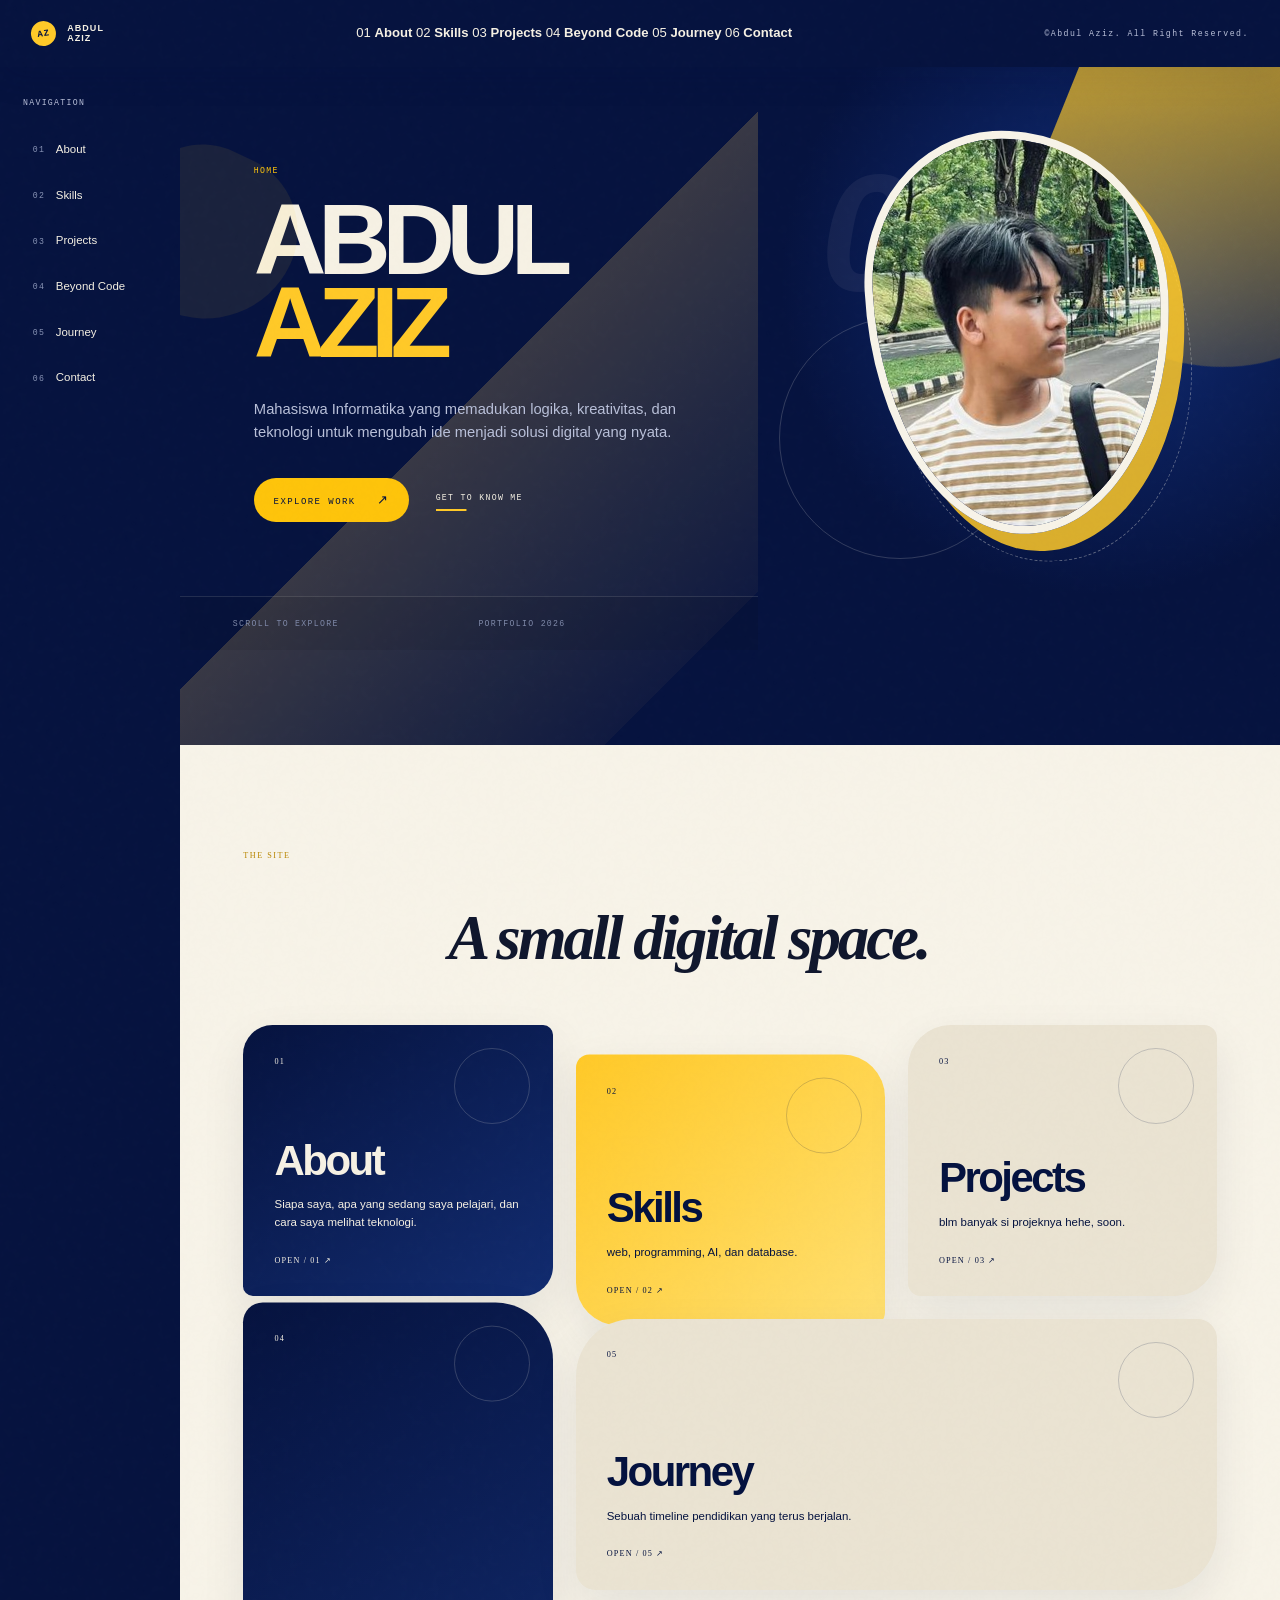
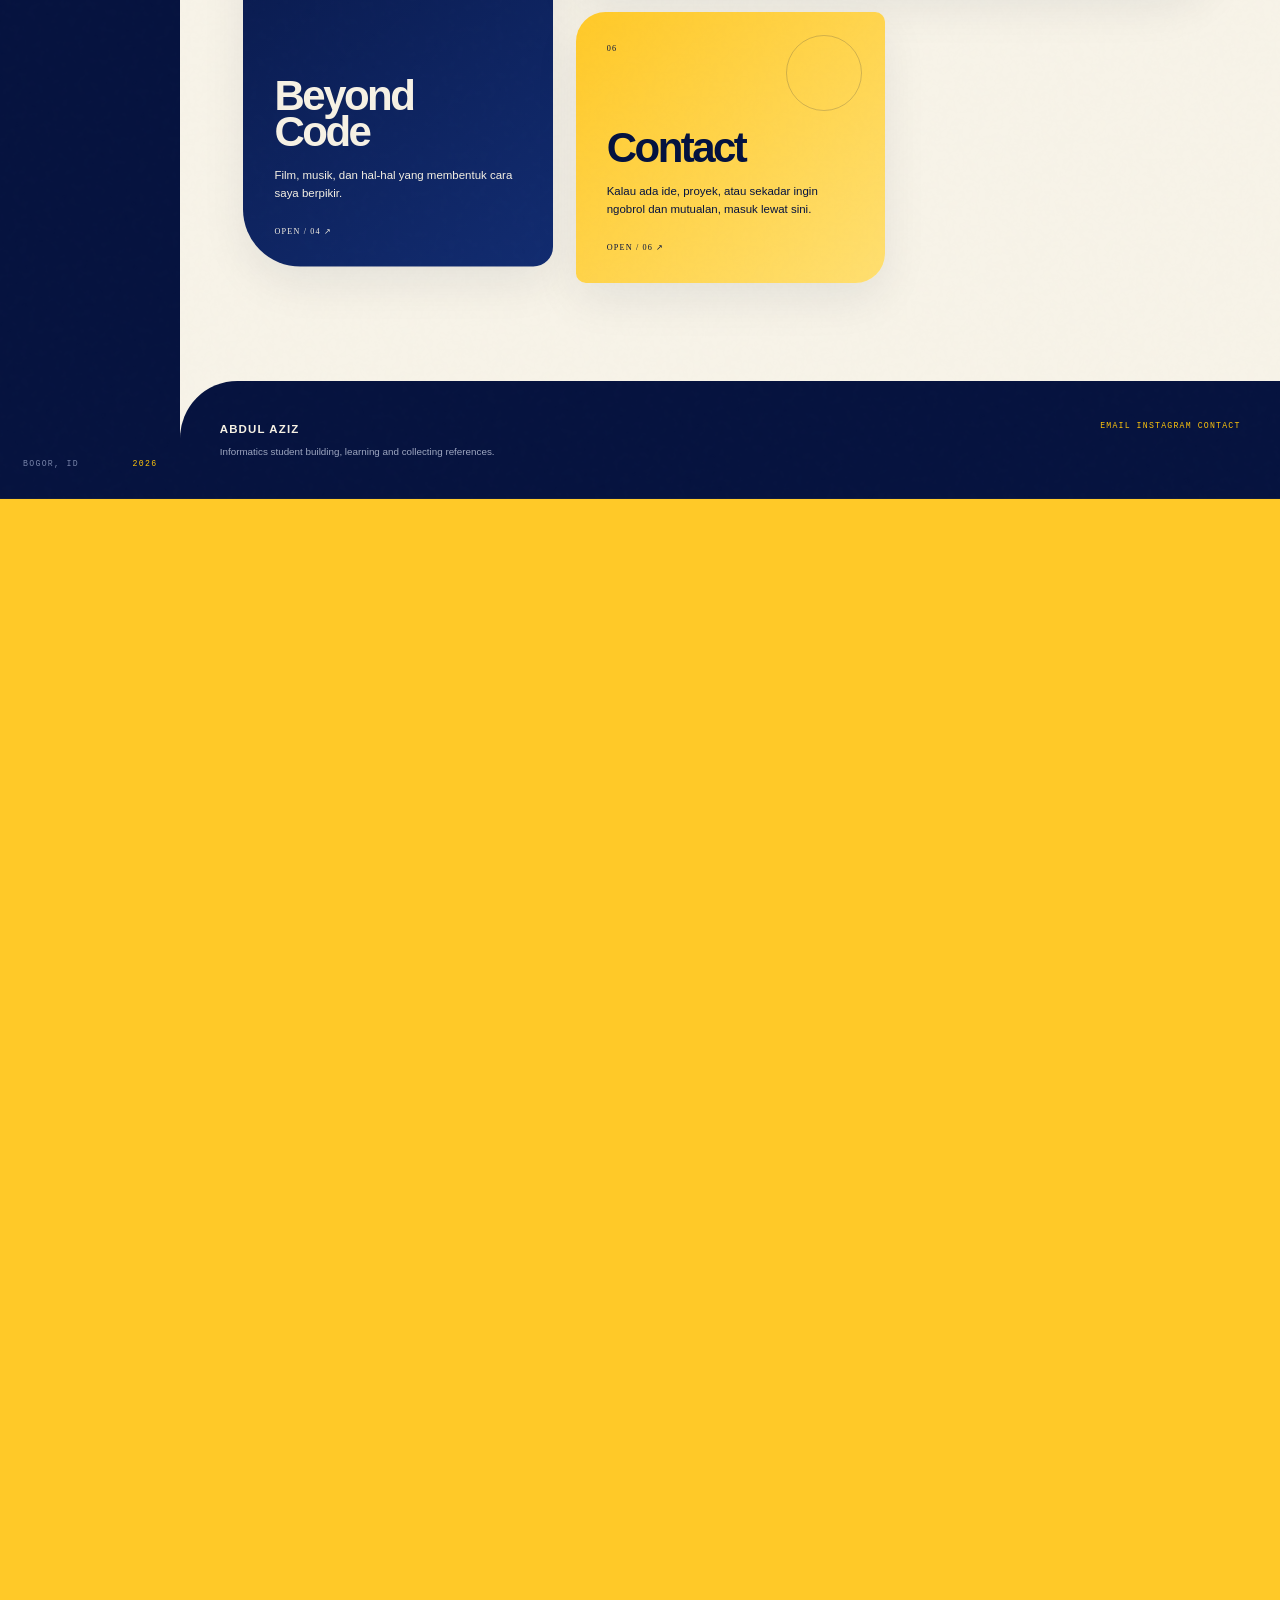
==== commit ae526cc0: "Update index.html" ====
--- a/index.html
+++ b/index.html
@@ -17,14 +17,90 @@
 <body class="page-home">
 <div class="cursor-glow"></div>
 <header class="topbar">
-  <a class="brand" href="index.html"><span>AZ</span><strong>ABDUL<br>AZIZ</strong></a>
-  <div class="topbar-center">©Abdul Aziz. All Right Reserved.</div>
-  <button class="menu-toggle" aria-expanded="false" aria-controls="site-nav"><span></span><span></span></button>
+    <a class="brand" href="index.html">
+        <span>AZ</span>
+        <strong>ABDUL<br>AZIZ</strong>
+    </a>
+
+    <nav class="desktop-nav" aria-label="Main navigation">
+        <a href="about.html" class="desktop-nav-link">
+            <span>01</span>
+            <b>About</b>
+        </a>
+
+        <a href="skills.html" class="desktop-nav-link">
+            <span>02</span>
+            <b>Skills</b>
+        </a>
+
+        <a href="projects.html" class="desktop-nav-link">
+            <span>03</span>
+            <b>Projects</b>
+        </a>
+
+        <a href="beyond.html" class="desktop-nav-link">
+            <span>04</span>
+            <b>Beyond Code</b>
+        </a>
+
+        <a href="journey.html" class="desktop-nav-link">
+            <span>05</span>
+            <b>Journey</b>
+        </a>
+
+        <a href="contact.html" class="desktop-nav-link">
+            <span>06</span>
+            <b>Contact</b>
+        </a>
+    </nav>
+
+    <div class="topbar-center">
+        ©Abdul Aziz. All Right Reserved.
+    </div>
+
+    <button class="menu-toggle"
+            aria-expanded="false"
+            aria-controls="site-nav"
+            aria-label="Open navigation">
+        <span></span>
+        <span></span>
+    </button>
 </header>
+
+<!-- MOBILE NAVIGATION -->
 <aside class="side-nav" id="site-nav">
-  <div class="side-title">NAVIGATION</div>
-  <nav><a href="about.html" class="nav-link "><span>01</span>About</a><a href="skills.html" class="nav-link "><span>02</span>Skills</a><a href="projects.html" class="nav-link "><span>03</span>Projects</a><a href="beyond.html" class="nav-link "><span>04</span>Beyond Code</a><a href="journey.html" class="nav-link "><span>05</span>Journey</a><a href="contact.html" class="nav-link "><span>06</span>Contact</a></nav>
-  <div class="side-bottom"><span>BOGOR, ID</span><span>2026</span></div>
+    <div class="side-title">NAVIGATION</div>
+
+    <nav>
+        <a href="about.html" class="nav-link">
+            <span>01</span>About
+        </a>
+
+        <a href="skills.html" class="nav-link">
+            <span>02</span>Skills
+        </a>
+
+        <a href="projects.html" class="nav-link">
+            <span>03</span>Projects
+        </a>
+
+        <a href="beyond.html" class="nav-link">
+            <span>04</span>Beyond Code
+        </a>
+
+        <a href="journey.html" class="nav-link">
+            <span>05</span>Journey
+        </a>
+
+        <a href="contact.html" class="nav-link">
+            <span>06</span>Contact
+        </a>
+    </nav>
+
+    <div class="side-bottom">
+        <span>BOGOR, ID</span>
+        <span>2026</span>
+    </div>
 </aside>
 <main><section class="hero-home">
   <div class="hero-grid">
--- a/style.css
+++ b/style.css
@@ -1,1793 +1,340 @@
+*{box-sizing:border-box}html{scroll-behavior:smooth}body{margin:0;background:#f6f1e4;color:#0b1226;font-family:"DM Sans",sans-serif;line-height:1.55;overflow-x:hidden}body:before{content:"";position:fixed;inset:0;pointer-events:none;opacity:.035;background-image:url("data:image/svg+xml,%3Csvg viewBox='0 0 180 180' xmlns='http://www.w3.org/2000/svg'%3E%3Cfilter id='n'%3E%3CfeTurbulence type='fractalNoise' baseFrequency='.9' numOctaves='3' stitchTiles='stitch'/%3E%3C/filter%3E%3Crect width='100%25' height='100%25' filter='url(%23n)' opacity='.35'/%3E%3C/svg%3E");z-index:100}a{text-decoration:none;color:inherit}button{font:inherit}img{max-width:100%;display:block}p,h1,h2,h3{margin:0}::selection{background:#fec40b;color:#04123f}.topbar{position:fixed;top:0;left:0;right:0;height:74px;background:#04123f;color:#f6f1e4;z-index:80;display:flex;align-items:center;justify-content:space-between;padding:0 32px;border-bottom:1px solid #24325e}.brand{display:flex;align-items:center;gap:12px;letter-spacing:.08em}.brand>span{font-family:"DM Mono";font-size:11px;border:1px solid #fec40b;width:31px;height:31px;display:grid;place-items:center;color:#fec40b}.brand strong{font-size:11px;line-height:1.05}.topbar-center{font:10px "DM Mono";letter-spacing:.18em;color:#b9c0d9}.menu-toggle{display:none;border:0;background:transparent;width:36px;height:36px;padding:7px}.menu-toggle span{display:block;height:1px;background:#fec40b;margin:6px 0}.side-nav{position:fixed;top:74px;bottom:0;left:0;width:220px;background:#04123f;color:#f6f1e4;padding:34px 24px 25px;z-index:70;display:flex;flex-direction:column}.side-title,.side-bottom,.nav-link span,.page-index,.kicker,.hero-side-note,.index-mark,.hero-strip,.skill-tools,.skill-number,.case-index,.case-label,.case-layout aside,.case-nav span,.project-card>span,.project-card strong,.beyond-card>div>span,.beyond-card a,.timeline-item>div>span,.contact-list span,.contact-end{font:10px "DM Mono";letter-spacing:.16em}.side-title{color:#b9c0d9;margin-bottom:24px}.side-nav nav{display:flex;flex-direction:column}.nav-link{display:grid;grid-template-columns:28px 1fr;align-items:center;padding:15px 0;border-top:1px solid #24325e;font-size:14px;transition:.25s}.nav-link:last-child{border-bottom:1px solid #24325e}.nav-link span{color:#b9c0d9}.nav-link:hover,.nav-link.active{color:#fec40b;padding-left:8px}.nav-link.active span{color:#fec40b}.side-bottom{margin-top:auto;color:#7f89a9;display:flex;justify-content:space-between}.side-bottom span:last-child{color:#fec40b}main{margin-left:220px;padding-top:74px}.footer{margin-left:220px;background:#04123f;color:#f6f1e4;padding:40px 48px;display:flex;justify-content:space-between;gap:30px}.footer>div{display:flex;flex-direction:column;gap:7px}.footer strong{font-size:14px;letter-spacing:.1em}.footer span{color:#9da6c0;font-size:12px}.footer-links{flex-direction:row!important;align-items:flex-start}.footer-links a{font:10px "DM Mono";letter-spacing:.15em;color:#fec40b}.cursor-glow{position:fixed;width:320px;height:320px;border-radius:50%;background:radial-gradient(circle,rgba(254,196,11,.12),transparent 65%);pointer-events:none;transform:translate(-50%,-50%);z-index:0}.hero-home{min-height:calc(100vh - 74px);background:#04123f;color:#f6f1e4;position:relative;overflow:hidden}.hero-home:after{content:"";position:absolute;inset:0;background:linear-gradient(120deg,transparent 40%,rgba(254,196,11,.13) 40%,rgba(254,196,11,.03) 70%,transparent 70%);pointer-events:none}.hero-grid{min-height:calc(100vh - 140px);display:grid;grid-template-columns:1.1fr .9fr;position:relative;z-index:2}.hero-copy{padding:100px 8vw 60px;display:flex;flex-direction:column;justify-content:center}.index-mark{color:#fec40b;margin-bottom:28px}.hero-copy h1{font-size:clamp(74px,10vw,150px);line-height:.8;letter-spacing:-.07em;font-weight:700}.hero-copy h1 i,.page-hero h1 i,.contact-hero h1 i{font-family:"Playfair Display";font-weight:600;color:#fec40b}.hero-intro{max-width:560px;font-size:17px;color:#b9c0d9;margin-top:42px}.hero-actions{display:flex;align-items:center;gap:32px;margin-top:40px}.big-link{font:11px "DM Mono";letter-spacing:.16em;color:#04123f;background:#fec40b;padding:17px 22px;transition:.25s}.big-link:hover{transform:translate(5px,-5px);box-shadow:8px 8px 0 #f6f1e4}.big-link span{font-size:16px;margin-left:18px}.text-link{font:10px "DM Mono";letter-spacing:.16em;color:#f6f1e4;border-bottom:1px solid #7f89a9;padding-bottom:5px}.hero-visual{position:relative;min-height:100%;background:linear-gradient(145deg,#0b1d55,#04123f 52%,#b98600);display:flex;align-items:center;justify-content:center}.portrait-frame{width:min(62%,430px);position:relative;border:1px solid #fec40b;padding:14px;transform:rotate(3deg);box-shadow:28px 28px 0 rgba(254,196,11,.16)}.portrait-frame img{aspect-ratio:3/4;object-fit:cover;filter:grayscale(100%) contrast(1.05)}.portrait-frame:after{content:"";position:absolute;inset:25px -25px -25px 25px;border:1px solid rgba(246,241,228,.25);z-index:-1}.portrait-frame span{position:absolute;bottom:-34px;left:0;font:9px "DM Mono";letter-spacing:.14em;color:#b9c0d9}.visual-number{position:absolute;top:100px;left:12%;font:clamp(100px,16vw,230px) "DM Mono";color:rgba(246,241,228,.045);line-height:1}.slash{position:absolute;right:7%;bottom:15%;font:11px "DM Mono";letter-spacing:.2em;line-height:1.9;color:#fec40b;text-align:right}.hero-strip{height:66px;border-top:1px solid #24325e;display:flex;justify-content:space-between;align-items:center;padding:0 5vw;color:#7f89a9;position:relative;z-index:2}.home-map{padding:120px 6vw;background:#f6f1e4}.section-heading{display:grid;grid-template-columns:200px 1fr;gap:50px;margin-bottom:60px}.section-heading>span{font:10px "DM Mono";letter-spacing:.18em;color:#b98600}.section-heading h2{font-size:clamp(44px,6vw,90px);line-height:.92;letter-spacing:-.05em}.section-heading h2 i{font-family:"Playfair Display"}.map-grid{display:grid;grid-template-columns:repeat(12,1fr);gap:16px}.map-card{min-height:310px;padding:28px;display:flex;flex-direction:column;position:relative;overflow:hidden;transition:.3s;grid-column:span 4;border:1px solid #0b1226}.map-card:hover{transform:translateY(-8px)}.map-card.tall{min-height:420px;grid-row:span 2}.map-card.wide{grid-column:span 8}.card-dark{background:#04123f;color:#f6f1e4}.card-gold{background:#fec40b;color:#04123f}.card-light{background:#ece3cd;color:#04123f}.card-index{font:10px "DM Mono";letter-spacing:.15em}.map-card h3{font-size:clamp(36px,4vw,64px);line-height:.85;letter-spacing:-.06em;margin-top:auto}.map-card p{max-width:390px;font-size:14px;margin-top:22px}.map-card strong{font:10px "DM Mono";letter-spacing:.14em;margin-top:28px}.page-hero{min-height:520px;background:#04123f;color:#f6f1e4;padding:110px 8vw 80px;display:grid;grid-template-columns:160px 1fr 190px;align-items:end;position:relative;overflow:hidden}.page-hero:after{content:"";position:absolute;width:55vw;height:55vw;border-radius:50%;right:-25%;bottom:-60%;background:linear-gradient(135deg,rgba(254,196,11,.32),transparent 60%);pointer-events:none}.page-hero>*{position:relative;z-index:2}.page-hero .page-index{color:#fec40b;align-self:start}.page-hero .kicker{color:#fec40b;margin-bottom:22px}.page-hero h1{font-size:clamp(64px,9vw,140px);line-height:.82;letter-spacing:-.07em}.hero-side-note{color:#b9c0d9;line-height:1.8;text-align:right}.hero-gold{background:#fec40b;color:#04123f}.hero-gold .kicker,.hero-gold .page-index{color:#04123f}.hero-gold:after{background:linear-gradient(135deg,rgba(4,18,63,.2),transparent 60%)}.split-content,.skills-layout{display:grid;grid-template-columns:260px minmax(0,720px);gap:80px;max-width:1200px;padding:120px 7vw;margin:auto}.sticky-title{position:sticky;top:120px;height:max-content}.sticky-title span{font:11px "DM Mono";color:#b98600}.sticky-title h2{font-size:52px;line-height:.85;letter-spacing:-.06em;margin-top:18px}.content-column{font-size:17px}.content-column .lead{font-size:27px;line-height:1.3;margin-bottom:34px}.content-column p{margin-bottom:28px}.fact-grid{display:grid;grid-template-columns:repeat(3,1fr);border-top:1px solid #0b1226;border-bottom:1px solid #0b1226;margin-top:60px}.fact-grid div{padding:24px 10px;border-right:1px solid #0b1226;display:flex;flex-direction:column}.fact-grid div:last-child{border-right:0}.fact-grid strong{font-size:40px;line-height:1}.fact-grid span{font:9px "DM Mono";letter-spacing:.15em;margin-top:10px}.quote-block{padding:110px 10vw;background:#ece3cd}.quote-block p{font:600 clamp(34px,5vw,72px)/1.05 "Playfair Display";max-width:1050px}.quote-block.dark{background:#04123f;color:#f6f1e4}.next-page{border-top:1px solid #0b1226}.next-page a{display:flex;justify-content:space-between;align-items:center;padding:35px 7vw}.next-page span{font:10px "DM Mono";letter-spacing:.15em;color:#b98600}.next-page strong{font-size:clamp(30px,4vw,58px);letter-spacing:-.05em}.skill-list{border-top:1px solid #0b1226}.skill-row{display:grid;grid-template-columns:55px 1fr 120px;gap:25px;padding:38px 0;border-bottom:1px solid #0b1226;align-items:start}.skill-number{color:#b98600}.skill-row h3{font-size:38px;line-height:1;letter-spacing:-.04em}.skill-row p{max-width:650px;margin:15px 0;font-size:15px}.skill-tools{display:flex;gap:20px;color:#4b5270;flex-wrap:wrap}.skill-meter{display:flex;gap:5px;padding-top:7px}.skill-meter i{width:14px;height:14px;border:1px solid #0b1226}.skill-meter i:nth-child(-n+3){background:#fec40b}.skills-layout .skill-row:nth-child(2) .skill-meter i:nth-child(-n+4),.skills-layout .skill-row:nth-child(3) .skill-meter i:nth-child(-n+2){background:#fec40b}.projects-intro{max-width:820px;padding:90px 8vw;font-size:25px;line-height:1.35}.project-grid{display:grid;grid-template-columns:repeat(2,1fr);gap:16px;padding:0 6vw 100px}.project-card{min-height:510px;padding:34px;display:flex;flex-direction:column;border:1px solid #0b1226;position:relative;overflow:hidden;transition:.3s}.project-card:before{content:"";position:absolute;width:260px;height:260px;border-radius:50%;right:-100px;top:-100px;background:linear-gradient(135deg,rgba(254,196,11,.4),transparent 70%)}.project-card:hover{transform:translateY(-8px)}.p-dark{background:#04123f;color:#f6f1e4}.p-gold{background:#fec40b;color:#04123f}.p-light{background:#ece3cd;color:#04123f}.project-card>span{position:relative}.project-card h2{font-size:clamp(48px,5vw,82px);line-height:.84;letter-spacing:-.07em;margin-top:auto;position:relative}.project-card p{font-size:14px;margin-top:24px;position:relative}.project-card strong{margin-top:28px;position:relative}.case-hero{padding:100px 9vw 110px;background:#04123f;color:#f6f1e4;position:relative;overflow:hidden}.case-hero:after{content:"";position:absolute;right:-15vw;bottom:-28vw;width:65vw;height:65vw;border-radius:50%;background:linear-gradient(135deg,rgba(254,196,11,.35),transparent 65%)}.case-index,.case-hero .kicker,.case-hero h1,.case-hero .case-lead{position:relative;z-index:2}.case-index{color:#fec40b;margin-bottom:80px}.case-hero .kicker{font:10px "DM Mono";letter-spacing:.18em;color:#fec40b;margin-bottom:20px}.case-hero h1{font-size:clamp(68px,10vw,150px);line-height:.8;letter-spacing:-.07em;max-width:1100px}.case-lead{font-size:25px;line-height:1.3;max-width:760px;color:#b9c0d9;margin-top:42px}.case-layout{display:grid;grid-template-columns:250px minmax(0,800px);gap:90px;padding:120px 9vw}.case-layout aside{border-top:1px solid #0b1226;display:flex;flex-direction:column;gap:12px;padding-top:18px}.case-layout aside span{color:#b98600;margin-top:18px}.case-layout aside strong{font-size:60px;line-height:1}.case-layout aside b{font:11px "DM Mono";letter-spacing:.12em;font-weight:400}.case-label{color:#b98600;margin-bottom:25px}.case-copy{font-size:23px;line-height:1.5}.case-note{margin-top:70px;padding:30px;background:#ece3cd;border-left:8px solid #fec40b}.case-note span{font:10px "DM Mono";letter-spacing:.15em;color:#b98600}.case-note p{font-size:19px;margin-top:12px}.case-nav{display:grid;grid-template-columns:1fr 1fr;border-top:1px solid #0b1226}.case-nav a{padding:40px 7vw;display:flex;flex-direction:column;gap:8px;border-right:1px solid #0b1226}.case-nav a:last-child{border-right:0}.case-nav strong{font-size:30px;line-height:1}.beyond-grid{display:grid;grid-template-columns:1fr 1fr}.beyond-card{min-height:650px;padding:60px;display:grid;grid-template-columns:120px 1fr;gap:40px}.beyond-card.film{background:#04123f;color:#f6f1e4}.beyond-card.music{background:#fec40b;color:#04123f}.big-letter{font:170px/.7 "Playfair Display"}.beyond-card h2{font-size:72px;line-height:.85;letter-spacing:-.06em;margin:40px 0 25px}.beyond-card p{font-size:17px;max-width:420px}.beyond-card a{display:inline-block;margin-top:45px;border-bottom:1px solid currentColor;padding-bottom:6px}.timeline{max-width:1100px;padding:120px 7vw 140px;margin:auto;position:relative}.timeline-line{position:absolute;left:calc(7vw + 185px);top:150px;bottom:120px;width:1px;background:#0b1226}.timeline-item{display:grid;grid-template-columns:160px 50px 1fr;gap:25px;position:relative;padding:35px 0}.timeline-item .year{font:12px "DM Mono";color:#b98600;line-height:1.6}.timeline-item .dot{width:14px;height:14px;border:2px solid #04123f;background:#f6f1e4;border-radius:50%;margin-top:3px;z-index:2}.timeline-item.current .dot{background:#fec40b}.timeline-item>div:last-child{border-bottom:1px solid #0b1226;padding-bottom:45px}.timeline-item span{color:#b98600}.timeline-item h2{font-size:48px;line-height:.9;letter-spacing:-.05em;margin:15px 0 8px}.timeline-item h3{font-size:17px;color:#4b5270;font-weight:500}.timeline-item p{max-width:650px;margin-top:18px}.contact-hero{background:#fec40b;color:#04123f;padding:100px 9vw 110px;min-height:560px;display:flex;flex-direction:column;justify-content:flex-end;position:relative;overflow:hidden}.contact-hero:after{content:"";position:absolute;width:55vw;height:55vw;border-radius:50%;right:-25%;top:-55%;background:linear-gradient(135deg,rgba(4,18,63,.22),transparent 65%)}.contact-hero>*{position:relative;z-index:2}.contact-hero .page-index{margin-bottom:auto}.contact-hero .kicker{font:10px "DM Mono";letter-spacing:.18em;margin-bottom:20px}.contact-hero h1{font-size:clamp(74px,11vw,160px);line-height:.78;letter-spacing:-.08em}.contact-hero h1 i{color:#04123f}.contact-hero>p:last-child{font-size:21px;max-width:700px;margin-top:38px}.contact-list{padding:0 7vw}.contact-list>a,.contact-list>div{display:grid;grid-template-columns:220px 1fr 50px;align-items:center;padding:35px 0;border-bottom:1px solid #0b1226}.contact-list span{color:#b98600}.contact-list strong{font-size:clamp(24px,3vw,46px);letter-spacing:-.04em}.contact-list b{font-size:25px;font-weight:400}.contact-end{background:#04123f;color:#f6f1e4;margin-top:100px;padding:55px 7vw;display:flex;justify-content:space-between;align-items:center}.contact-end p{color:#fec40b}.contact-end a{font:10px "DM Mono";letter-spacing:.15em}.reveal{opacity:0;transform:translateY(20px);transition:.7s}.reveal.show{opacity:1;transform:none}@media(max-width:1000px){.side-nav{transform:translateX(-100%);transition:.35s;width:280px}.side-nav.open{transform:none}.menu-toggle{display:block}.topbar-center{display:none}main,.footer{margin-left:0}.hero-grid{grid-template-columns:1fr}.hero-visual{min-height:540px}.hero-copy{padding:90px 7vw 70px}.hero-copy h1{font-size:clamp(76px,18vw,150px)}.page-hero{grid-template-columns:90px 1fr;min-height:470px}.hero-side-note{grid-column:2;text-align:left;margin-top:35px}.split-content,.skills-layout,.case-layout{grid-template-columns:1fr;gap:45px;padding:90px 7vw}.sticky-title{position:static}.skill-row{grid-template-columns:45px 1fr}.skill-meter{grid-column:2}.project-grid{grid-template-columns:1fr}.beyond-grid{grid-template-columns:1fr}.beyond-card{min-height:520px}.timeline-line{left:calc(7vw + 120px)}.timeline-item{grid-template-columns:100px 35px 1fr}.contact-list>a,.contact-list>div{grid-template-columns:150px 1fr 30px}}@media(max-width:650px){.topbar{height:64px;padding:0 18px}.side-nav{top:64px}main{padding-top:64px}.hero-copy{padding:75px 22px 55px}.hero-intro{font-size:15px;margin-top:32px}.hero-actions{flex-direction:column;align-items:flex-start;gap:22px}.hero-visual{min-height:450px}.portrait-frame{width:68%}.hero-strip{padding:0 22px;font-size:8px}.hero-strip span:nth-child(2){display:none}.home-map{padding:80px 22px}.section-heading{display:block;margin-bottom:40px}.section-heading>span{display:block;margin-bottom:20px}.section-heading h2{font-size:48px}.map-grid{display:block}.map-card{min-height:330px;margin-bottom:12px}.map-card.tall{min-height:330px}.map-card.wide{min-height:330px}.page-hero{display:block;padding:85px 22px 65px;min-height:470px}.page-hero h1{font-size:66px}.page-hero .page-index{margin-bottom:100px}.hero-side-note{margin-top:35px}.split-content,.skills-layout,.case-layout{padding:75px 22px}.sticky-title h2{font-size:44px}.content-column .lead{font-size:22px}.fact-grid{margin-top:45px}.fact-grid strong{font-size:31px}.skill-row{grid-template-columns:35px 1fr}.skill-row h3{font-size:30px}.skill-tools{gap:10px;font-size:9px}.projects-intro{padding:70px 22px;font-size:20px}.project-grid{padding:0 22px 70px}.project-card{min-height:430px;padding:25px}.project-card h2{font-size:51px}.case-hero{padding:80px 22px}.case-index{margin-bottom:70px}.case-hero h1{font-size:66px}.case-lead{font-size:20px}.case-nav{grid-template-columns:1fr}.case-nav a{border-right:0;border-bottom:1px solid #0b1226;padding:30px 22px}.beyond-card{padding:40px 22px;grid-template-columns:70px 1fr;gap:15px;min-height:500px}.big-letter{font-size:100px}.beyond-card h2{font-size:55px}.timeline{padding:70px 22px}.timeline-line{left:107px;top:100px}.timeline-item{grid-template-columns:70px 22px 1fr;gap:15px}.timeline-item h2{font-size:33px}.contact-hero{padding:80px 22px;min-height:540px}.contact-hero h1{font-size:68px}.contact-list{padding:0 22px}.contact-list>a,.contact-list>div{grid-template-columns:1fr 28px;gap:15px}.contact-list span{grid-column:1/-1}.contact-list strong{font-size:25px;overflow-wrap:anywhere}.contact-end{margin-top:70px;padding:35px 22px;display:block}.contact-end a{display:block;margin-top:25px}.footer{padding:35px 22px;display:block}.footer-links{margin-top:25px;gap:20px}.cursor-glow{display:none}}
+
 /* =====================================================
-   RESET
-===================================================== */
-
-* {
-    margin: 0;
-    padding: 0;
-    box-sizing: border-box;
-}
-
-html {
-    scroll-behavior: smooth;
-}
-
-body {
-    font-family: "Montserrat", sans-serif;
-    background: #f5fbff;
-    color: #102a43;
-    overflow-x: hidden;
-}
-
-a {
-    text-decoration: none;
-    color: inherit;
-}
-
-button {
-    font-family: inherit;
+   PLAYFUL REBUILD OVERRIDES
+   ===================================================== */
+:root{
+  --navy:#06133f;
+  --navy-2:#10245f;
+  --gold:#ffc928;
+  --paper:#f7f3e8;
+  --ink:#10172d;
+  --muted:#66708d;
+}
+html{background:var(--paper)}
+body{
+  font-family:"DM Sans",sans-serif;
+  background:var(--paper);
+  color:var(--ink);
+  animation:pageEnter .72s cubic-bezier(.22,1,.36,1) both;
+}
+body:after{
+  content:"";
+  position:fixed;
+  inset:0;
+  background:var(--gold);
+  z-index:9999;
+  pointer-events:none;
+  transform:translateY(100%);
+}
+body.page-leaving:after{
+  animation:pageLeave .46s cubic-bezier(.76,0,.24,1) forwards;
+}
+@keyframes pageEnter{from{opacity:0;transform:translateY(18px)}to{opacity:1;transform:none}}
+@keyframes pageLeave{from{transform:translateY(100%)}to{transform:translateY(0)}}
+
+h1,h2,h3,.hero-copy h1,.page-hero h1,.contact-hero h1,.case-hero h1,.project-card h2,
+.section-heading h2,.sticky-title h2,.skill-row h3,.timeline-item h2,.beyond-card h2,
+.quote-block p{font-family:"Syne",sans-serif!important;font-style:normal!important}
+.hero-copy h1 i,.page-hero h1 i,.contact-hero h1 i,.quote-block p{font-family:"Syne",sans-serif!important;font-style:normal!important}
+.brand>span,.topbar-center,.side-title,.side-bottom,.nav-link span,.page-index,.kicker,.hero-side-note,
+.index-mark,.hero-strip,.skill-tools,.skill-number,.case-index,.case-label,.case-layout aside,
+.case-nav span,.project-card>span,.project-card strong,.beyond-card>div>span,.beyond-card a,
+.timeline-item>div>span,.contact-list span,.contact-end,.big-link,.text-link,.footer-links a,
+.case-hero .kicker{font-family:"Space Mono",monospace!important}
+
+/* softer, more expressive navigation */
+.topbar{height:82px;padding:0 38px;background:var(--navy);border-bottom:0;box-shadow:0 12px 40px rgba(6,19,63,.12)}
+.brand{gap:13px}.brand>span{border:0;background:var(--gold);color:var(--navy);border-radius:50%;transform:rotate(-8deg);font-weight:700}
+.side-nav{top:82px;background:var(--navy);border-right:0;padding:38px 28px}
+.nav-link{border:0;border-radius:18px;padding:14px 12px;margin:3px 0;transition:transform .28s ease,background .28s ease,color .28s ease}
+.nav-link:last-child{border:0}.nav-link:hover,.nav-link.active{background:rgba(255,201,40,.11);padding-left:18px;transform:translateX(5px)}
+.nav-link span{color:#8994b6}.side-bottom{color:#7783a8}
+main{padding-top:82px}
+
+/* organic hero */
+.hero-home{background:var(--navy);isolation:isolate}
+.hero-home:after{background:linear-gradient(135deg,transparent 35%,rgba(255,201,40,.20) 35%,rgba(255,201,40,.04) 62%,transparent 62%);mix-blend-mode:screen}
+.hero-grid{min-height:calc(100vh - 148px);grid-template-columns:1.05fr .95fr}
+.hero-copy{padding:100px 7vw 70px;position:relative}
+.hero-copy:before{content:"";position:absolute;width:210px;height:210px;border-radius:48% 52% 62% 38%;background:var(--gold);opacity:.08;left:-70px;top:100px;transform:rotate(25deg)}
+.hero-copy h1{font-size:clamp(72px,9.6vw,145px);letter-spacing:-.085em;line-height:.82;max-width:850px}
+.hero-copy h1 i{color:var(--gold)}
+.hero-intro{font-size:18px;max-width:600px;line-height:1.6}
+.big-link{border-radius:999px;padding:17px 24px;box-shadow:0 0 0 rgba(255,201,40,0);transition:transform .3s,box-shadow .3s}
+.big-link:hover{transform:translateY(-5px) rotate(-1deg);box-shadow:8px 10px 0 var(--paper)}
+.text-link{border:0;position:relative}.text-link:after{content:"";position:absolute;left:0;bottom:-5px;width:100%;height:2px;background:var(--gold);transform:scaleX(.35);transform-origin:left;transition:.3s}.text-link:hover:after{transform:scaleX(1)}
+.hero-visual{background:radial-gradient(circle at 65% 40%,#19347d 0,#0b205c 34%,var(--navy) 68%);overflow:hidden}
+.hero-visual:before{content:"";position:absolute;width:70%;aspect-ratio:1;border-radius:42% 58% 65% 35%;background:linear-gradient(145deg,rgba(255,201,40,.9),rgba(255,201,40,.08));right:-25%;top:-12%;transform:rotate(22deg);filter:blur(.2px)}
+.hero-visual:after{content:"";position:absolute;width:46%;aspect-ratio:1;border-radius:50%;border:1px solid rgba(247,243,232,.18);left:4%;bottom:7%}
+.portrait-frame{width:min(58%,420px);border:0;padding:0;transform:rotate(-3deg);box-shadow:none;z-index:3}
+.portrait-frame img{border-radius:45% 55% 50% 50% / 38% 42% 58% 62%;border:10px solid var(--paper);box-shadow:18px 22px 0 rgba(255,201,40,.85);filter:none}
+.portrait-frame:after{inset:20px -25px -35px 25px;border:2px dashed rgba(247,243,232,.35);border-radius:46% 54% 48% 52%;z-index:-1}
+.portrait-frame span{left:10px;bottom:-62px}
+.visual-number{font-family:"Syne",sans-serif!important;font-weight:800;font-style:italic;color:rgba(247,243,232,.06);z-index:1}
+.slash{z-index:4}
+.hero-strip{background:rgba(0,0,0,.08);border-top:1px solid rgba(247,243,232,.12)}
+
+/* remove the card-grid feeling */
+.home-map{background:var(--paper);padding:130px 6vw 120px}
+.section-heading{margin-bottom:70px}.section-heading h2{font-size:clamp(48px,6vw,88px)}
+.map-grid{gap:28px;align-items:stretch}
+.map-card{border:0;min-height:330px;padding:38px;border-radius:36px 12px 36px 12px;box-shadow:0 20px 55px rgba(16,23,45,.08)}
+.map-card:nth-child(2){border-radius:16px 52px 16px 52px;transform:translateY(36px)}
+.map-card:nth-child(3){border-radius:52px 16px 52px 16px}
+.map-card:nth-child(4){border-radius:24px 70px 24px 70px;transform:translateY(-20px)}
+.map-card:nth-child(5){border-radius:70px 24px 70px 24px}
+.map-card:hover{transform:translateY(-10px) rotate(-.5deg)}
+.map-card:nth-child(2):hover,.map-card:nth-child(4):hover{transform:translateY(22px) rotate(.5deg)}
+.card-dark{background:linear-gradient(145deg,var(--navy),#122c70)}
+.card-gold{background:linear-gradient(135deg,var(--gold),#ffdf70)}
+.card-light{background:#eae3d2}
+.map-card h3{font-size:clamp(40px,4vw,67px);font-family:"Syne",sans-serif!important}
+.map-card:after{content:"";position:absolute;width:90px;height:90px;border-radius:50%;border:1px solid currentColor;right:28px;top:28px;opacity:.18}
+
+/* page hero */
+.page-hero{min-height:530px;padding:115px 8vw 85px;background:var(--navy);border-radius:0 0 90px 0;grid-template-columns:160px 1fr 190px}
+.page-hero:after{width:62vw;height:62vw;right:-28%;bottom:-65%;border-radius:44% 56% 50% 50%;background:linear-gradient(145deg,rgba(255,201,40,.42),transparent 66%);transform:rotate(-18deg)}
+.page-hero h1{font-size:clamp(68px,9vw,140px)}
+.hero-gold{background:linear-gradient(125deg,var(--gold),#ffe48a)}
+.hero-gold:after{background:linear-gradient(145deg,rgba(6,19,63,.22),transparent 68%)}
+
+/* content sections */
+.split-content,.skills-layout,.case-layout{max-width:1280px}
+.sticky-title h2{font-size:56px}
+.quote-block{border-radius:90px 0 90px 0;margin:0 4vw;padding:100px 7vw;background:#e9e1cf}
+.quote-block.dark{background:var(--navy);border-radius:0 90px 0 90px}
+.quote-block p{font-weight:700}
+.next-page a{padding:50px 7vw;transition:.3s}.next-page a:hover{background:#ebe4d5;padding-left:8vw}
+
+/* skills as flowing rows, no mini boxes */
+.skill-row{grid-template-columns:55px 1fr 120px;padding:42px 20px;border-bottom:0;border-radius:24px;margin:5px 0;transition:.3s}
+.skill-row:hover{background:#ebe4d5;transform:translateX(10px)}
+.skill-row h3{font-size:42px}.skill-meter i{border:0;border-radius:50%;background:#d9d2c3!important}.skill-meter i:nth-child(-n+3),.skills-layout .skill-row:nth-child(2) .skill-meter i:nth-child(-n+4),.skills-layout .skill-row:nth-child(3) .skill-meter i:nth-child(-n+2){background:var(--gold)!important}
+
+/* projects */
+.projects-intro{max-width:950px;font-size:28px;padding:100px 8vw}
+.project-grid{gap:30px;padding:0 6vw 120px}
+.project-card{border:0;border-radius:44px 14px 44px 14px;min-height:540px;padding:40px;box-shadow:0 24px 70px rgba(16,23,45,.09)}
+.project-card:nth-child(2){border-radius:14px 54px 14px 54px;transform:translateY(50px)}
+.project-card:nth-child(3){border-radius:54px 14px 54px 14px;transform:translateY(-25px)}
+.project-card:nth-child(4){border-radius:18px 64px 18px 64px}
+.project-card:before{width:320px;height:320px;right:-120px;top:-120px;background:linear-gradient(135deg,rgba(255,201,40,.45),transparent 68%)}
+.project-card:hover{transform:translateY(-12px) rotate(-.6deg)}
+.project-card:nth-child(2):hover{transform:translateY(35px) rotate(.6deg)}.project-card:nth-child(3):hover{transform:translateY(-38px) rotate(.5deg)}
+.project-card h2{font-size:clamp(50px,5vw,82px)}
+
+/* case studies */
+.case-hero{padding:110px 9vw 120px;border-radius:0 0 110px 0;background:radial-gradient(circle at 80% 20%,#193a8d,var(--navy) 50%)}
+.case-hero:after{right:-17vw;bottom:-31vw;width:70vw;height:70vw;border-radius:42% 58% 50% 50%;transform:rotate(22deg)}
+.case-hero h1{font-size:clamp(70px,10vw,150px)}
+.case-note{border-left:0;border-radius:28px 8px 28px 8px;position:relative;overflow:hidden}.case-note:after{content:"";position:absolute;width:120px;height:120px;border-radius:50%;background:var(--gold);opacity:.2;right:-35px;bottom:-45px}
+.case-nav a{transition:.3s}.case-nav a:hover{background:#ebe4d5;padding-left:8vw}
+
+/* beyond */
+.beyond-grid{gap:28px;padding:30px 6vw 100px}
+.beyond-card{min-height:620px;border-radius:60px 16px 60px 16px;padding:60px;box-shadow:0 24px 70px rgba(16,23,45,.09)}
+.beyond-card.music{border-radius:16px 60px 16px 60px}
+.beyond-card h2{font-size:78px}.big-letter{font-family:"Syne",sans-serif!important;font-weight:800;font-style:italic}
+
+/* journey */
+.timeline-item{padding:45px 0}.timeline-item>div:last-child{border-bottom:0}.timeline-item h2{font-size:52px}.timeline-item .dot{border:0;background:var(--paper);box-shadow:0 0 0 7px var(--paper),0 0 0 8px var(--navy)}.timeline-item.current .dot{background:var(--gold)}
+.timeline-line{background:#c8c1b2}
+
+/* contact */
+.contact-hero{background:linear-gradient(125deg,var(--gold),#ffe78d);border-radius:0 0 0 100px}
+.contact-hero h1{font-size:clamp(76px,11vw,160px)}
+.contact-list>a,.contact-list>div{border-bottom:0;border-radius:24px;padding:38px 25px;transition:.3s}.contact-list>a:hover{background:#ebe4d5;transform:translateX(10px)}
+.contact-list strong{font-family:"Syne",sans-serif!important}
+.contact-end{border-radius:80px 0 0 0}
+
+.footer{background:var(--navy);border-radius:70px 0 0 0;padding:48px}
+
+@media(max-width:1000px){
+  .topbar{height:70px}.side-nav{top:70px}main{padding-top:70px}
+  .map-card:nth-child(n),.project-card:nth-child(n){transform:none}.map-card:nth-child(n):hover,.project-card:nth-child(n):hover{transform:translateY(-8px) rotate(-.4deg)}
+  .page-hero,.case-hero{border-radius:0 0 60px 0}
+  .beyond-grid{padding:20px 7vw 80px}
+}
+@media(max-width:650px){
+  .topbar{height:64px;padding:0 18px}.side-nav{top:64px}main{padding-top:64px}
+  .hero-copy h1{font-size:clamp(66px,19vw,110px)}
+  .portrait-frame{width:68%}
+  .page-hero,.case-hero{border-radius:0 0 38px 0}.page-hero h1,.case-hero h1{font-size:64px}
+  .quote-block{margin:0 16px;border-radius:42px 0 42px 0;padding:70px 28px}
+  .project-card,.map-card,.beyond-card{border-radius:34px 10px 34px 10px!important}
+  .beyond-card.music{border-radius:10px 34px 10px 34px!important}
+  .contact-hero{border-radius:0 0 0 55px}
+  .footer{border-radius:45px 0 0 0}
 }
 
 
 /* =====================================================
-   VARIABLES
-===================================================== */
-
-:root {
-    --sky: #6caddf;
-    --sky-light: #a9d8f5;
-    --sky-pale: #e8f5fc;
-
-    --navy: #0c2340;
-    --navy-light: #183b5d;
-
-    --white: #ffffff;
-    --gray: #607d94;
-    --light-gray: #dbeaf3;
-
-    --transition: 0.3s ease;
-}
-
-
-/* =====================================================
-   NAVBAR
-===================================================== */
-
-.navbar {
-    position: fixed;
-    top: 0;
-    left: 0;
-
+   COMPACT DESKTOP SCALE
+   Keeps browser zoom at 100% while making the portfolio
+   visually calmer and easier to scan on desktop.
+   ===================================================== */
+@media (min-width:1001px){
+  body{
+    zoom:.82;
+  }
+}
+
+/* =========================================
+   MOBILE HOME — PHOTO AS BACKGROUND
+   ========================================= */
+@media (max-width: 650px) {
+
+  .hero-home {
+    position: relative;
+    min-height: calc(100svh - 64px);
+    overflow: hidden;
+  }
+
+  .hero-grid {
+    display: block;
+    min-height: calc(100svh - 64px);
+    position: relative;
+  }
+
+  /* Tulisan berada di depan foto */
+  .hero-copy {
+    position: relative;
+    z-index: 5;
+    min-height: calc(100svh - 64px);
+    padding: 80px 22px 100px;
+    justify-content: center;
+  }
+
+  /* Foto jadi background */
+  .hero-visual {
+    position: absolute;
+    inset: 0;
+    z-index: 1;
+    min-height: 100%;
+    background: var(--navy);
+    display: block;
+    overflow: hidden;
+  }
+
+  /* Foto dibuat memenuhi layar */
+  .portrait-frame {
+    position: absolute;
     width: 100%;
-    height: 80px;
-
-    z-index: 1000;
-
-    transition: var(--transition);
-}
-
-.navbar.scrolled {
-    background: rgba(255, 255, 255, 0.92);
-
-    backdrop-filter: blur(15px);
-
-    box-shadow:
-        0 5px 30px rgba(12, 35, 64, 0.08);
-}
-
-.nav-container {
-    max-width: 1200px;
     height: 100%;
-
-    margin: auto;
-    padding: 0 30px;
-
-    display: flex;
-    align-items: center;
-    justify-content: space-between;
-}
-
-.logo {
-    width: 45px;
-    height: 45px;
-
-    display: flex;
-    align-items: center;
-    justify-content: center;
-
-    background: var(--sky);
-    color: var(--white);
-
-    font-size: 22px;
-    font-weight: 800;
-
-    border-radius: 50%;
-
-    transition: var(--transition);
-}
-
-.logo:hover {
-    transform: rotate(10deg) scale(1.08);
-}
-
-.nav-menu {
-    display: flex;
-    gap: 35px;
-}
-
-.nav-link {
-    position: relative;
-
-    color: var(--navy);
-
-    font-size: 13px;
-    font-weight: 600;
-
-    transition: var(--transition);
-}
-
-.nav-link::after {
+    inset: 0;
+    transform: none;
+    z-index: 1;
+  }
+
+  .portrait-frame img {
+    width: 100%;
+    height: 100%;
+    aspect-ratio: auto;
+    object-fit: cover;
+    object-position: center top;
+
+    border: 0;
+    border-radius: 0;
+    box-shadow: none;
+
+    filter: grayscale(100%) contrast(1.05);
+    opacity: .28;
+  }
+
+  /* Gradient gelap supaya tulisan tetap jelas */
+  .hero-visual::before {
     content: "";
-
     position: absolute;
-
-    left: 0;
-    bottom: -8px;
-
-    width: 0;
-    height: 2px;
-
-    background: var(--sky);
-
-    transition: var(--transition);
-}
-
-.nav-link:hover,
-.nav-link.active {
-    color: var(--sky);
-}
-
-.nav-link:hover::after,
-.nav-link.active::after {
-    width: 100%;
-}
-
-.menu-toggle {
+    inset: 0;
+    z-index: 2;
+
+    background:
+      linear-gradient(
+        180deg,
+        rgba(6,19,63,.25) 0%,
+        rgba(6,19,63,.55) 45%,
+        rgba(6,19,63,.95) 100%
+      );
+  }
+
+  /* Hilangkan lingkaran dekorasi */
+  .hero-visual::after {
     display: none;
-
-    width: 40px;
-    height: 40px;
-
-    background: transparent;
-    border: none;
-
-    cursor: pointer;
-}
-
-.menu-toggle span {
-    display: block;
-
-    width: 25px;
-    height: 2px;
-
-    margin: 5px auto;
-
-    background: var(--navy);
-
-    transition: var(--transition);
-}
-
-
-/* =====================================================
-   HERO
-===================================================== */
-
-.hero {
-    position: relative;
-
-    min-height: 100vh;
-
-    display: flex;
-    align-items: center;
-
+  }
+
+  /* Elemen dekorasi di hero visual disembunyikan */
+  .visual-number,
+  .slash,
+  .portrait-frame span {
+    display: none;
+  }
+
+  /* Hero text tetap paling depan */
+  .hero-copy > * {
+    position: relative;
+    z-index: 6;
+  }
+
+  .hero-copy h1 {
+    max-width: 100%;
+    font-size: clamp(64px, 19vw, 110px);
+    line-height: .82;
+  }
+
+  .hero-intro {
+    max-width: 340px;
+    font-size: 15px;
+    color: #d5d9e5;
+    margin-top: 28px;
+  }
+
+  .hero-actions {
+    margin-top: 30px;
+  }
+
+  .hero-strip {
+    position: relative;
+    z-index: 10;
+  }
+}
+
+/* =========================================
+   BEYOND CODE — PHOTO BACKGROUND
+   ========================================= */
+
+.beyond-card {
+    position: relative;
     overflow: hidden;
-
+    isolation: isolate;
+}
+
+/* Film — Martin Scorsese */
+.beyond-card.film {
     background:
         linear-gradient(
-            135deg,
-            #ffffff 0%,
-            #eef8fd 55%,
-            #d9effb 100%
-        );
-}
-
-.hero-container {
-    position: relative;
-    z-index: 2;
-
-    width: 100%;
-    max-width: 1200px;
-
-    margin: auto;
-
-    padding: 120px 30px 80px;
-
-    display: grid;
-
-    grid-template-columns:
-        1.1fr
-        0.9fr;
-
-    align-items: center;
-
-    gap: 50px;
-}
-
-.hero-small {
-    color: var(--sky);
-
-    font-size: 13px;
-    font-weight: 700;
-
-    letter-spacing: 4px;
-
-    margin-bottom: 15px;
-}
-
-.hero h1 {
-    color: var(--navy);
-
-    /*
-       Ukuran otomatis supaya nama
-       tetap satu baris di desktop.
-    */
-    font-size: clamp(
-        50px,
-        7vw,
-        100px
-    );
-
-    line-height: 0.95;
-
-    font-weight: 800;
-
-    letter-spacing: -5px;
-
-    white-space: nowrap;
-}
-
-.hero h1 span {
-    color: var(--sky);
-}
-
-.hero h2 {
-    color: var(--navy-light);
-
-    font-size: 25px;
-
-    margin-top: 20px;
-}
-
-.hero-description {
-    max-width: 580px;
-
-    margin-top: 25px;
-
-    color: var(--gray);
-
-    line-height: 1.9;
-
-    font-size: 15px;
-}
-
-.hero-buttons {
-    display: flex;
-
-    gap: 15px;
-
-    margin-top: 35px;
-
-    flex-wrap: wrap;
-}
-
-.btn {
-    display: inline-flex;
-
-    align-items: center;
-    justify-content: center;
-
-    gap: 10px;
-
-    padding: 15px 25px;
-
-    border-radius: 5px;
-
-    font-size: 13px;
-    font-weight: 700;
-
-    transition: var(--transition);
-}
-
-.btn-primary {
-    background: var(--sky);
-
-    color: white;
-
-    box-shadow:
-        0 10px 25px
-        rgba(108, 173, 223, 0.35);
-}
-
-.btn-primary:hover {
-    background: var(--navy);
-
-    transform: translateY(-4px);
-
-    box-shadow:
-        0 15px 30px
-        rgba(12, 35, 64, 0.2);
-}
-
-.btn-outline {
-    border: 1px solid var(--navy);
-
-    color: var(--navy);
-}
-
-.btn-outline:hover {
-    background: var(--navy);
-
-    color: white;
-
-    transform: translateY(-4px);
-}
-
-
-/* =====================================================
-   CONTACT BUTTONS
-===================================================== */
-
-.contact-buttons {
-    display: flex;
-
-    justify-content: center;
-    align-items: center;
-
-    gap: 15px;
-
-    margin-top: 30px;
-
-    position: relative;
-    z-index: 5;
-}
-
-.contact-icon-btn {
-    width: 55px;
-    height: 55px;
-
-    display: flex;
-
-    align-items: center;
-    justify-content: center;
-
-    border-radius: 50%;
-
-    background: var(--sky);
-
-    color: white;
-
-    font-size: 20px;
-
-    font-weight: 700;
-
-    transition: var(--transition);
-
-    box-shadow:
-        0 10px 25px
-        rgba(108, 173, 223, 0.3);
-}
-
-.contact-icon-btn:hover {
-    background: white;
-
-    color: var(--navy);
-
-    transform: translateY(-6px) scale(1.05);
-
-    box-shadow:
-        0 15px 30px
-        rgba(12, 35, 64, 0.2);
-}
-
-.contact-icon-btn.email {
-    font-size: 18px;
-}
-
-
-/* =====================================================
-   SOCIAL LINKS
-===================================================== */
-
-.social-links {
-    display: flex;
-
-    gap: 10px;
-
-    margin-top: 35px;
-}
-
-.social-links a {
-    width: 38px;
-    height: 38px;
-
-    border: 1px solid var(--light-gray);
-
-    display: flex;
-
-    align-items: center;
-    justify-content: center;
-
-    border-radius: 50%;
-
-    font-size: 10px;
-    font-weight: 700;
-
-    transition: var(--transition);
-}
-
-.social-links a:hover {
-    background: var(--sky);
-
-    color: white;
-
-    border-color: var(--sky);
-
-    transform: translateY(-4px);
-}
-
-
-/* =====================================================
-   HERO IMAGE
-===================================================== */
-
-.hero-image {
-    position: relative;
-
-    display: flex;
-
-    justify-content: center;
-    align-items: center;
-
-    min-height: 500px;
-}
-
-.profile-container {
-    position: relative;
-
-    z-index: 2;
-
-    width: 350px;
-    height: 350px;
-
-    border-radius: 50%;
-
-    padding: 10px;
-
+            90deg,
+            rgba(4,18,63,.94) 0%,
+            rgba(4,18,63,.72) 45%,
+            rgba(4,18,63,.35) 100%
+        ),
+        url("assets/scorsese.jpg") center / cover no-repeat;
+}
+
+/* Music — Oasis */
+.beyond-card.music {
     background:
         linear-gradient(
-            135deg,
-            var(--sky),
-            var(--navy)
-        );
-
-    animation:
-        floating 5s ease-in-out infinite;
-}
-
-.profile-placeholder {
-    width: 100%;
-    height: 100%;
-
-    border-radius: 50%;
-
-    display: flex;
-
-    align-items: center;
-    justify-content: center;
-
-    background:
-        linear-gradient(
-            145deg,
-            #bde4f7,
-            #72b8e4
-        );
-
-    overflow: hidden;
-}
-
-.profile-placeholder img {
-    width: 100%;
-    height: 100%;
-
-    display: block;
-
-    object-fit: cover;
-
-    object-position: center top;
-}
-
-.image-decoration {
-    position: absolute;
-
-    width: 390px;
-    height: 390px;
-
-    border:
-        2px dashed
-        var(--sky);
-
-    border-radius: 50%;
-
-    animation:
-        rotate 25s linear infinite;
-}
-
-.floating-card {
-    position: absolute;
-
-    z-index: 5;
-
-    background: white;
-
-    padding: 15px 20px;
-
-    border-radius: 8px;
-
-    box-shadow:
-        0 15px 40px
-        rgba(12, 35, 64, 0.15);
-
-    display: flex;
-
-    flex-direction: column;
-
-    animation:
-        floating 4s ease-in-out infinite;
-}
-
-.floating-card strong {
-    color: var(--sky);
-
-    font-size: 25px;
-}
-
-.floating-card span {
-    color: var(--gray);
-
-    font-size: 10px;
-
-    margin-top: 3px;
-}
-
-.card-top {
-    top: 50px;
-
-    right: 10px;
-}
-
-.card-bottom {
-    bottom: 60px;
-
-    left: 10px;
-
-    animation-delay: 1s;
-}
-
-
-/* =====================================================
-   BACKGROUND CIRCLES
-===================================================== */
-
-.hero-background {
-    position: absolute;
-
-    inset: 0;
-
-    pointer-events: none;
-}
-
-.circle {
-    position: absolute;
-
-    border-radius: 50%;
-
-    filter: blur(1px);
-}
-
-.circle-1 {
-    width: 300px;
-    height: 300px;
-
-    right: -100px;
-    top: 100px;
-
-    background:
-        rgba(108, 173, 223, 0.12);
-}
-
-.circle-2 {
-    width: 180px;
-    height: 180px;
-
-    left: -50px;
-    bottom: 50px;
-
-    background:
-        rgba(108, 173, 223, 0.1);
-}
-
-.circle-3 {
-    width: 80px;
-    height: 80px;
-
-    right: 40%;
-    top: 15%;
-
-    background:
-        rgba(108, 173, 223, 0.2);
-}
-
-
-/* =====================================================
-   SCROLL INDICATOR
-===================================================== */
-
-.scroll-indicator {
-    position: absolute;
-
-    bottom: 30px;
-    left: 50%;
-
-    transform: translateX(-50%);
-
-    display: flex;
-
-    align-items: center;
-
-    gap: 12px;
-
-    color: var(--gray);
-
-    font-size: 9px;
-
-    letter-spacing: 3px;
-}
-
-.scroll-line {
-    width: 40px;
-    height: 1px;
-
-    background: var(--sky);
-}
-
-
-/* =====================================================
-   SECTIONS
-===================================================== */
-
-.section {
-    padding: 120px 0;
-}
-
-.section-container {
-    max-width: 1200px;
-
-    margin: auto;
-
-    padding: 0 30px;
-}
-
-.section-heading {
-    margin-bottom: 60px;
-}
-
-.section-number {
-    color: var(--sky);
-
-    font-size: 11px;
-    font-weight: 700;
-
-    letter-spacing: 3px;
-
-    margin-bottom: 15px;
-}
-
-.section-heading h2 {
-    color: var(--navy);
-
-    font-size:
-        clamp(
-            35px,
-            5vw,
-            60px
-        );
-
-    line-height: 1.1;
-}
-
-.section-heading h2 span {
-    color: var(--sky);
-}
-
-
-/* =====================================================
-   ABOUT
-===================================================== */
-
-.about {
-    background: white;
-}
-
-.about-grid {
-    display: grid;
-
-    grid-template-columns:
-        1.5fr
-        0.8fr;
-
-    gap: 100px;
-
-    align-items: center;
-}
-
-.about-text p {
-    color: var(--gray);
-
-    font-size: 15px;
-
-    line-height: 2;
-
-    margin-bottom: 20px;
-}
-
-.about-text .lead {
-    color: var(--navy);
-
-    font-size: 20px;
-}
-
-.about-stats {
-    display: grid;
-
-    grid-template-columns: 1fr;
-
-    gap: 20px;
-}
-
-.stat {
-    padding: 25px;
-
-    border-left:
-        3px solid
-        var(--sky);
-
-    background: var(--sky-pale);
-}
-
-.stat-number {
-    display: block;
-
-    color: var(--sky);
-
-    font-size: 35px;
-
-    font-weight: 800;
-}
-
-.stat-label {
-    color: var(--gray);
-
-    font-size: 12px;
-
-    text-transform: uppercase;
-
-    letter-spacing: 2px;
-}
-
-
-/* =====================================================
-   SKILLS
-===================================================== */
-
-.skills {
-    background: var(--sky-pale);
-}
-
-.skills-grid {
-    display: grid;
-
-    grid-template-columns:
-        repeat(4, 1fr);
-
-    gap: 20px;
-}
-
-.skill-card {
-    padding: 35px 25px;
-
-    background: white;
-
-    border-radius: 8px;
-
-    transition: var(--transition);
-
-    border:
-        1px solid
-        transparent;
-}
-
-.skill-card:hover {
-    transform: translateY(-10px);
-
-    border-color: var(--sky);
-
-    box-shadow:
-        0 20px 40px
-        rgba(12, 35, 64, 0.08);
-}
-
-.skill-icon {
-    width: 55px;
-    height: 55px;
-
-    display: flex;
-
-    align-items: center;
-    justify-content: center;
-
-    background: var(--sky);
-
-    color: white;
-
-    border-radius: 10px;
-
-    font-size: 15px;
-
-    font-weight: 800;
-
-    margin-bottom: 25px;
-}
-
-.skill-card h3 {
-    color: var(--navy);
-
-    font-size: 18px;
-
-    margin-bottom: 15px;
-}
-
-.skill-card p {
-    color: var(--gray);
-
-    font-size: 13px;
-
-    line-height: 1.8;
-
-    margin-bottom: 20px;
-}
-
-.skill-tags {
-    display: flex;
-
-    flex-wrap: wrap;
-
-    gap: 6px;
-}
-
-.skill-tags span,
-.project-tech span {
-    padding: 6px 9px;
-
-    background: var(--sky-pale);
-
-    color: var(--navy);
-
-    font-size: 9px;
-
-    font-weight: 600;
-
-    border-radius: 3px;
-}
-
-
-/* =====================================================
-   PROJECTS
-===================================================== */
-
-.projects {
-    background: white;
-}
-
-.projects-grid {
-    display: grid;
-
-    grid-template-columns:
-        repeat(2, 1fr);
-
-    gap: 25px;
-}
-
-.project-card {
-    position: relative;
-
-    min-height: 330px;
-
-    padding: 40px;
-
-    overflow: hidden;
-
-    background: var(--navy);
-
-    border-radius: 8px;
-
-    transition: var(--transition);
-}
-
-.project-card:hover {
-    transform: translateY(-8px);
-
-    box-shadow:
-        0 25px 50px
-        rgba(12, 35, 64, 0.2);
-}
-
-.project-card::after {
-    content: "";
-
-    position: absolute;
-
-    width: 250px;
-    height: 250px;
-
-    right: -100px;
-    bottom: -100px;
-
-    border-radius: 50%;
-
-    background:
-        rgba(108, 173, 223, 0.15);
-}
-
-.project-number {
-    position: absolute;
-
-    top: 30px;
-    right: 35px;
-
-    color:
-        rgba(255, 255, 255, 0.15);
-
-    font-size: 60px;
-
-    font-weight: 800;
-}
-
-.project-content {
-    position: relative;
-
+            90deg,
+            rgba(254,196,11,.94) 0%,
+            rgba(254,196,11,.72) 45%,
+            rgba(254,196,11,.35) 100%
+        ),
+        url("assets/oasis.jpg") center / cover no-repeat;
+}
+
+/* Semua tulisan tetap berada di atas foto */
+.beyond-card > * {
+    position: relative;
     z-index: 2;
 }
-
-.project-category {
-    color: var(--sky);
-
-    font-size: 10px;
-
-    font-weight: 700;
-
-    letter-spacing: 2px;
-
-    margin-bottom: 15px;
-}
-
-.project-content h3 {
-    color: white;
-
-    font-size: 25px;
-
-    margin-bottom: 15px;
-}
-
-.project-content > p:not(.project-category) {
-    color: #a9bfd1;
-
-    font-size: 13px;
-
-    line-height: 1.8;
-
-    max-width: 450px;
-
-    margin-bottom: 20px;
-}
-
-.project-tech {
-    display: flex;
-
-    flex-wrap: wrap;
-
-    gap: 6px;
-
-    margin-bottom: 25px;
-}
-
-.project-tech span {
-    background:
-        rgba(108, 173, 223, 0.15);
-
-    color: var(--sky-light);
-}
-
-.project-link {
-    color: white;
-
-    font-size: 12px;
-
-    font-weight: 700;
-
-    transition: var(--transition);
-}
-
-.project-link:hover {
-    color: var(--sky);
-}
-
-
-/* =====================================================
-   HOBBIES / WHEN I'M NOT CODING
-===================================================== */
-
-.hobbies {
-    background: var(--sky-pale);
-}
-
-.hobbies-grid {
-    display: grid;
-
-    grid-template-columns:
-        repeat(2, 1fr);
-
-    gap: 20px;
-}
-
-.hobby-card {
-    padding: 35px 25px;
-
-    background: white;
-
-    border-radius: 8px;
-
-    transition: var(--transition);
-
-    border:
-        1px solid
-        transparent;
-}
-
-.hobby-card:hover {
-    transform: translateY(-10px);
-
-    border-color: var(--sky);
-
-    box-shadow:
-        0 20px 40px
-        rgba(12, 35, 64, 0.08);
-}
-
-.hobby-card h3 {
-    color: var(--navy);
-
-    font-size: 18px;
-
-    margin-bottom: 15px;
-}
-
-.hobby-card p {
-    color: var(--gray);
-
-    font-size: 13px;
-
-    line-height: 1.8;
-
-    margin-bottom: 20px;
-}
-
-.hobby-link {
-    color: var(--sky);
-
-    font-size: 12px;
-
-    font-weight: 700;
-
-    transition: var(--transition);
-}
-
-.hobby-link:hover {
-    color: var(--navy);
-}
-
-
-/* =====================================================
-   EDUCATION
-===================================================== */
-
-.education {
-    background: var(--sky-pale);
-}
-
-.timeline {
-    position: relative;
-
-    max-width: 850px;
-
-    margin: auto;
-
-    padding-left: 35px;
-}
-
-.timeline::before {
-    content: "";
-
-    position: absolute;
-
-    left: 5px;
-
-    top: 0;
-    bottom: 0;
-
-    width: 1px;
-
-    background: var(--sky-light);
-}
-
-.timeline-item {
-    position: relative;
-
-    padding:
-        0
-        0
-        60px
-        40px;
-}
-
-.timeline-item:last-child {
-    padding-bottom: 0;
-}
-
-.timeline-dot {
-    position: absolute;
-
-    left: -1px;
-    top: 5px;
-
-    width: 13px;
-    height: 13px;
-
-    background: var(--sky);
-
-    border-radius: 50%;
-
-    border:
-        3px solid
-        var(--sky-pale);
-}
-
-.timeline-date {
-    color: var(--sky);
-
-    font-size: 10px;
-
-    font-weight: 700;
-
-    letter-spacing: 2px;
-
-    margin-bottom: 10px;
-}
-
-.timeline-content {
-    background: white;
-
-    padding: 30px;
-
-    border-radius: 8px;
-
-    box-shadow:
-        0 10px 30px
-        rgba(12, 35, 64, 0.05);
-
-    transition: var(--transition);
-}
-
-.timeline-content:hover {
-    transform: translateX(5px);
-
-    box-shadow:
-        0 15px 35px
-        rgba(12, 35, 64, 0.08);
-}
-
-.timeline-content h3 {
-    color: var(--navy);
-
-    font-size: 22px;
-
-    margin-bottom: 5px;
-}
-
-.timeline-content h4 {
-    color: var(--sky);
-
-    font-size: 13px;
-
-    margin-bottom: 15px;
-}
-
-.timeline-content p {
-    color: var(--gray);
-
-    font-size: 13px;
-
-    line-height: 1.8;
-}
-
-
-/* =====================================================
-   CONTACT
-===================================================== */
-
-.contact {
-    background: white;
-}
-
-.contact-box {
-    position: relative;
-
-    padding: 80px 60px;
-
-    background:
-        linear-gradient(
-            135deg,
-            var(--navy),
-            #173e62
-        );
-
-    border-radius: 10px;
-
-    overflow: hidden;
-
-    text-align: center;
-}
-
-.contact-box::before {
-    content: "";
-
-    position: absolute;
-
-    width: 400px;
-    height: 400px;
-
-    right: -150px;
-    top: -200px;
-
-    border-radius: 50%;
-
-    background:
-        rgba(108, 173, 223, 0.12);
-}
-
-.contact-box .section-number {
-    position: relative;
-
-    z-index: 2;
-}
-
-.contact-box h2 {
-    position: relative;
-
-    z-index: 2;
-
-    color: white;
-
-    font-size:
-        clamp(
-            35px,
-            5vw,
-            60px
-        );
-
-    line-height: 1.15;
-
-    margin-bottom: 20px;
-}
-
-.contact-box h2 span {
-    color: var(--sky);
-}
-
-.contact-box > p:not(.section-number) {
-    position: relative;
-
-    z-index: 2;
-
-    max-width: 600px;
-
-    margin:
-        0
-        auto
-        30px;
-
-    color: #aac2d5;
-
-    font-size: 14px;
-
-    line-height: 1.8;
-}
-
-.contact-box .btn {
-    position: relative;
-
-    z-index: 2;
-}
-
-
-
-/* =====================================================
-   FOOTER
-===================================================== */
-
-footer {
-    background: var(--navy);
-
-    padding: 40px 30px;
-
-    color: white;
-}
-
-.footer-container {
-    max-width: 1200px;
-
-    margin: auto;
-
-    display: flex;
-
-    align-items: center;
-
-    justify-content: space-between;
-
-    gap: 20px;
-}
-
-.footer-logo {
-    color: var(--sky);
-
-    font-size: 30px;
-
-    font-weight: 800;
-}
-
-.footer-container p {
-    color: #8da9bd;
-
-    font-size: 11px;
-}
-
-.copyright {
-    text-align: right;
-}
-
-
-/* =====================================================
-   ANIMATIONS
-===================================================== */
-
-@keyframes floating {
-
-    0%,
-    100% {
-        transform: translateY(0);
-    }
-
-    50% {
-        transform: translateY(-15px);
-    }
-
-}
-
-@keyframes rotate {
-
-    from {
-        transform: rotate(0deg);
-    }
-
-    to {
-        transform: rotate(360deg);
-    }
-
-}
-
-.reveal {
-    opacity: 0;
-
-    transform: translateY(40px);
-
-    transition:
-        opacity 0.8s ease,
-        transform 0.8s ease;
-}
-
-.reveal.show {
-    opacity: 1;
-
-    transform: translateY(0);
-}
-
-
-/* =====================================================
-   TABLET
-===================================================== */
-
-@media (max-width: 900px) {
-
-    .nav-menu {
-        position: fixed;
-
-        top: 80px;
-        right: -100%;
-
-        width: 280px;
-
-        height:
-            calc(
-                100vh - 80px
-            );
-
-        background: white;
-
-        display: flex;
-
-        flex-direction: column;
-
-        padding: 50px 35px;
-
-        gap: 30px;
-
-        box-shadow:
-            -10px 0 30px
-            rgba(12, 35, 64, 0.08);
-
-        transition: var(--transition);
-    }
-
-    .nav-menu.active {
-        right: 0;
-    }
-
-    .menu-toggle {
-        display: block;
-    }
-
-
-    .hero-container {
-        grid-template-columns: 1fr;
-
-        text-align: center;
-    }
-
-    .hero-content {
-        order: 1;
-    }
-
-    .hero-image {
-        order: 0;
-
-        min-height: 350px;
-    }
-
-    .hero-description {
-        margin-left: auto;
-        margin-right: auto;
-    }
-
-    .hero-buttons,
-    .social-links {
-        justify-content: center;
-    }
-
-
-    .profile-container {
-        width: 280px;
-        height: 280px;
-    }
-
-    .image-decoration {
-        width: 315px;
-        height: 315px;
-    }
-
-
-    .skills-grid {
-        grid-template-columns:
-            repeat(2, 1fr);
-    }
-
-
-    .hobbies-grid {
-        grid-template-columns:
-            repeat(2, 1fr);
-    }
-
-
-    .about-grid {
-        grid-template-columns: 1fr;
-
-        gap: 50px;
-    }
-
-}
-
-
-/* =====================================================
-   MOBILE
-===================================================== */
-
-@media (max-width: 600px) {
-
-    .nav-container {
-        padding: 0 20px;
-    }
-
-    .section {
-        padding: 80px 0;
-    }
-
-    .section-container {
-        padding: 0 20px;
-    }
-
-
-    /* HERO */
-
-    .hero-container {
-        padding:
-            120px
-            20px
-            80px;
-    }
-
-
-    /*
-       INI BAGIAN PENTING:
-       Nama Abdul Aziz tetap satu baris
-       tetapi ukurannya mengecil sesuai HP.
-    */
-
-    .hero h1 {
-        width: 100%;
-
-        font-size:
-            clamp(
-                38px,
-                12.5vw,
-                65px
-            );
-
-        letter-spacing: -3px;
-
-        white-space: nowrap;
-
-        text-align: center;
-    }
-
-    .hero h2 {
-        font-size: 20px;
-    }
-
-    .hero-description {
-        font-size: 13px;
-    }
-
-
-    /* BUTTON */
-
-    .hero-buttons {
-        flex-direction: column;
-
-        width: 100%;
-    }
-
-    .btn {
-        width: 100%;
-    }
-
-
-    /* HERO IMAGE */
-
-    .hero-image {
-        min-height: 300px;
-    }
-
-    .profile-container {
-        width: 220px;
-        height: 220px;
-    }
-
-    .image-decoration {
-        width: 250px;
-        height: 250px;
-    }
-
-
-    /* FLOATING CARDS */
-
-    .floating-card {
-        padding: 10px 14px;
-    }
-
-    .card-top {
-        right: 0;
-
-        top: 30px;
-    }
-
-    .card-bottom {
-        left: 0;
-
-        bottom: 30px;
-    }
-
-
-    /* SECTION */
-
-    .section-heading {
-        margin-bottom: 40px;
-    }
-
-
-    /* SKILLS */
-
-    .skills-grid {
-        grid-template-columns: 1fr;
-    }
-
-
-    /* HOBBIES */
-
-    .hobbies-grid {
-        grid-template-columns: 1fr;
-    }
-
-
-    /* PROJECTS */
-
-    .projects-grid {
-        grid-template-columns: 1fr;
-    }
-
-    .project-card {
-        padding: 30px 25px;
-
-        min-height: 300px;
-    }
-
-    .project-content h3 {
-        font-size: 21px;
-    }
-
-
-    /* TIMELINE */
-
-    .timeline {
-        padding-left: 25px;
-    }
-
-    .timeline-item {
-        padding-left: 30px;
-    }
-
-    .timeline-content {
-        padding: 25px 20px;
-    }
-
-
-    /* CONTACT */
-
-    .contact-box {
-        padding: 60px 25px;
-    }
-
-    .contact-box h2 {
-        font-size: 35px;
-    }
-
-    .contact-buttons {
-        gap: 12px;
-    }
-
-    .contact-icon-btn {
-        width: 52px;
-        height: 52px;
-    }
-
-
-    /* FOOTER */
-
-    .footer-container {
-        flex-direction: column;
-
-        text-align: center;
-    }
-
-    .copyright {
-        text-align: center;
-    }
-
-}
-
-
-/* =====================================================
-   EXTRA SMALL MOBILE
-===================================================== */
-
-@media (max-width: 380px) {
-
-    .hero h1 {
-        font-size: 36px;
-
-        letter-spacing: -2px;
-    }
-
-    .hero h2 {
-        font-size: 18px;
-    }
-
-    .profile-container {
-        width: 190px;
-        height: 190px;
-    }
-
-    .image-decoration {
-        width: 215px;
-        height: 215px;
-    }
-
-    .card-top {
-        right: -5px;
-    }
-
-    .card-bottom {
-        left: -5px;
-    }
-
-}
-
-
-
-/* =====================================================
-   REDUCED MOTION
-===================================================== */
-
-@media (prefers-reduced-motion: reduce) {
-
-    *,
-    *::before,
-    *::after {
-
-        animation-duration: 0.01ms !important;
-
-        animation-iteration-count: 1 !important;
-
-        scroll-behavior: auto !important;
-
-        transition-duration: 0.01ms !important;
-    }
-
-}
